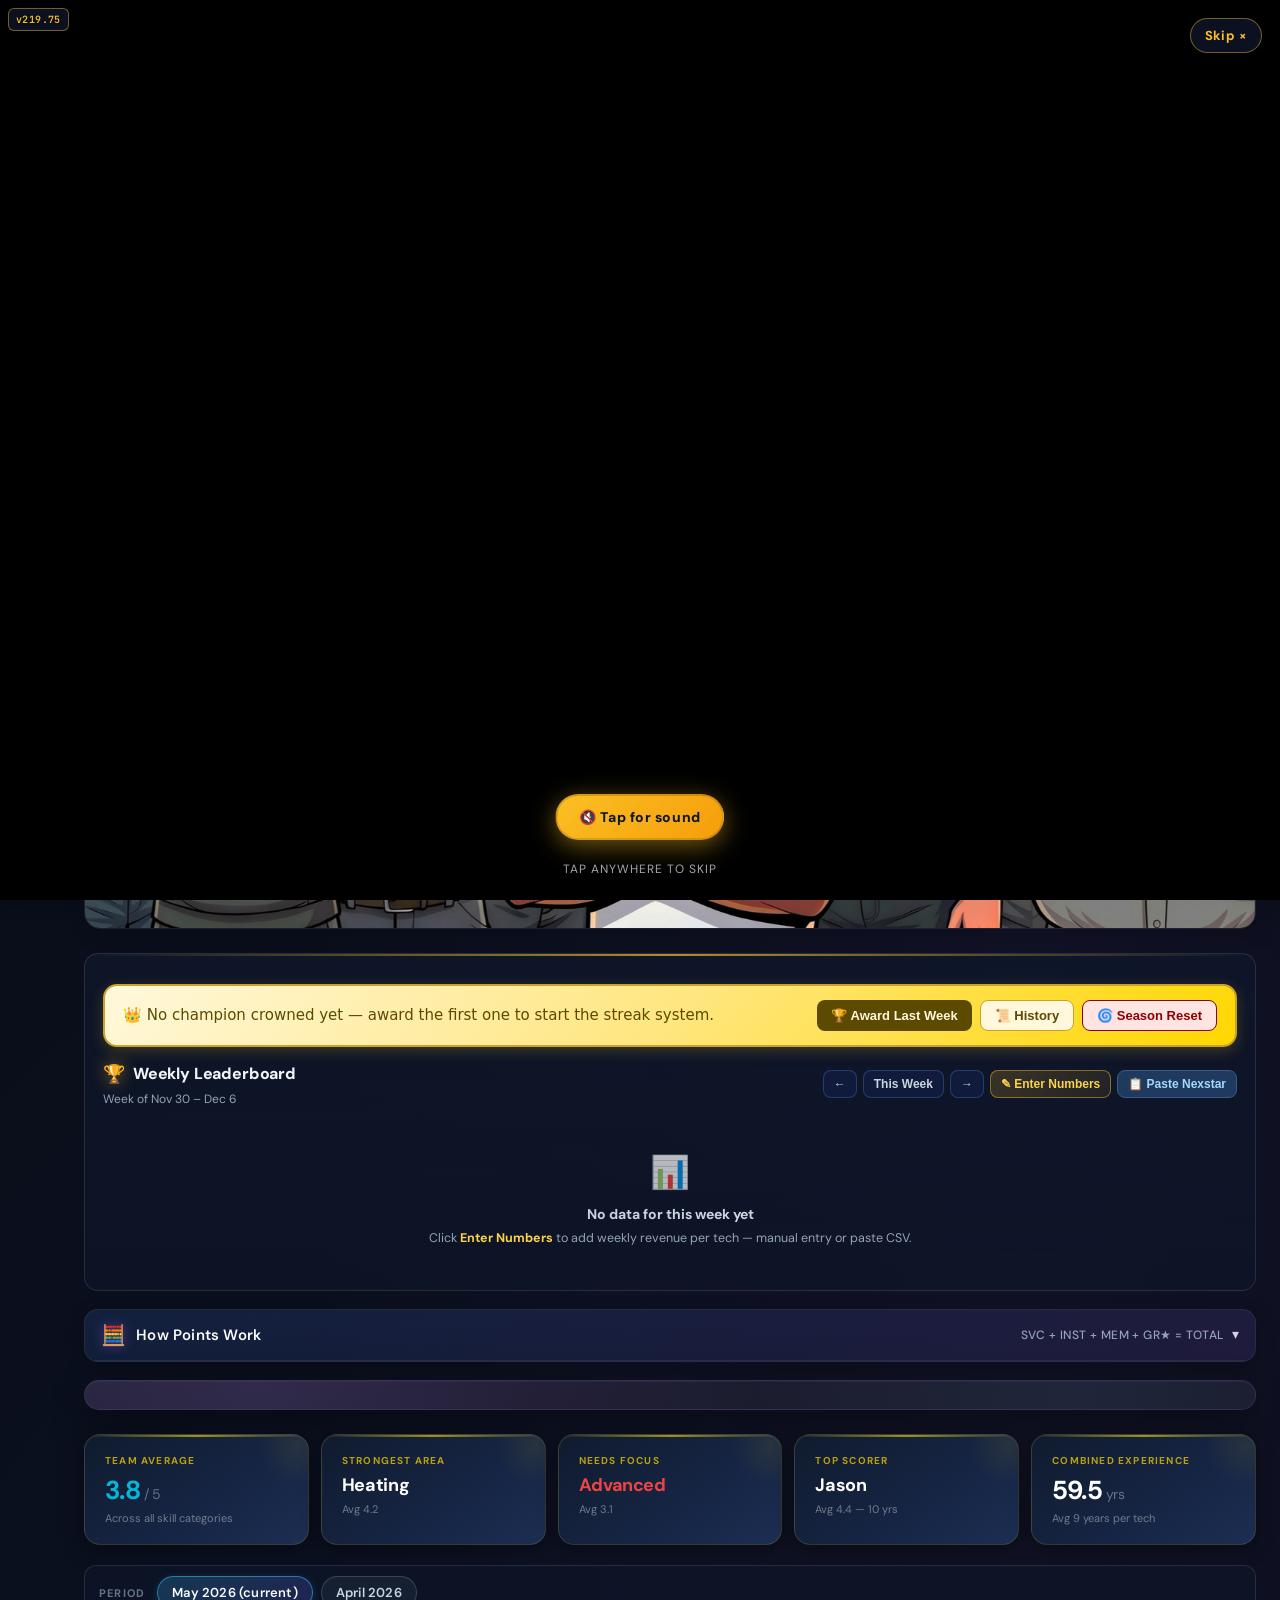
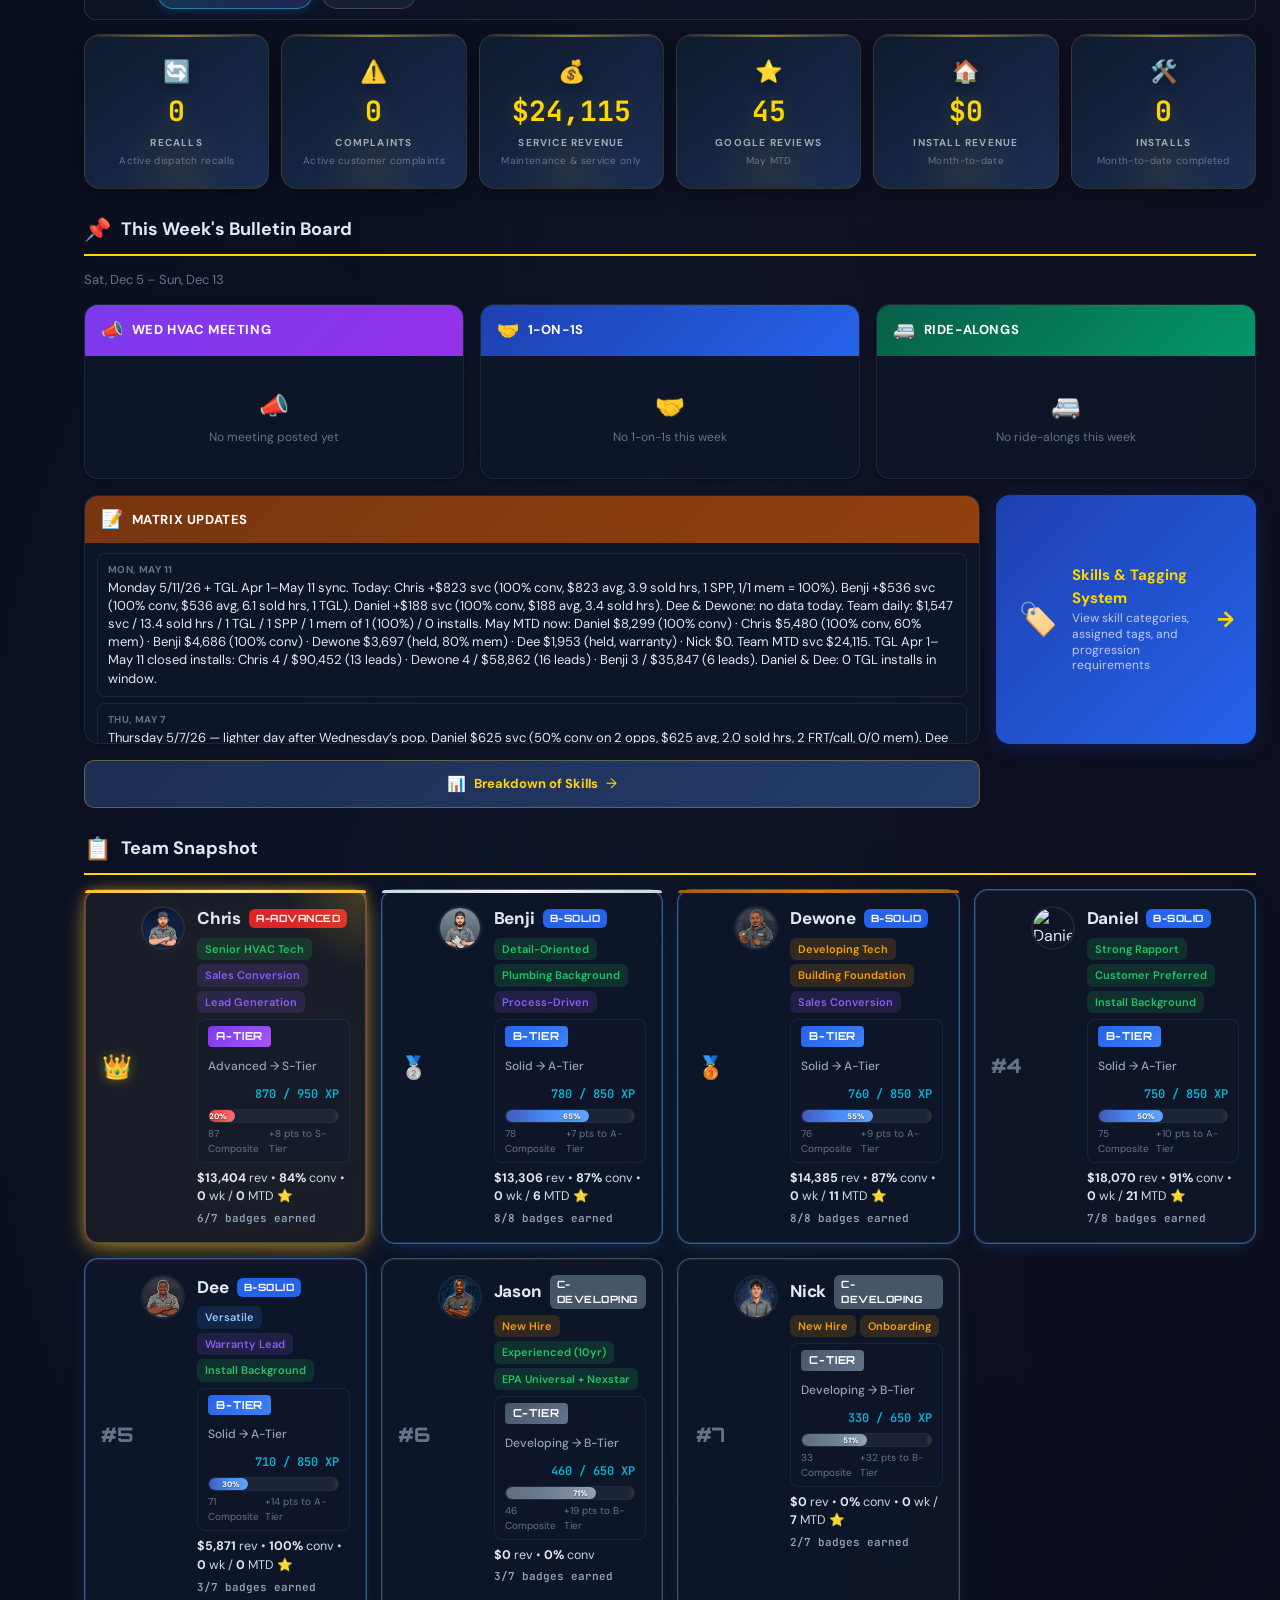
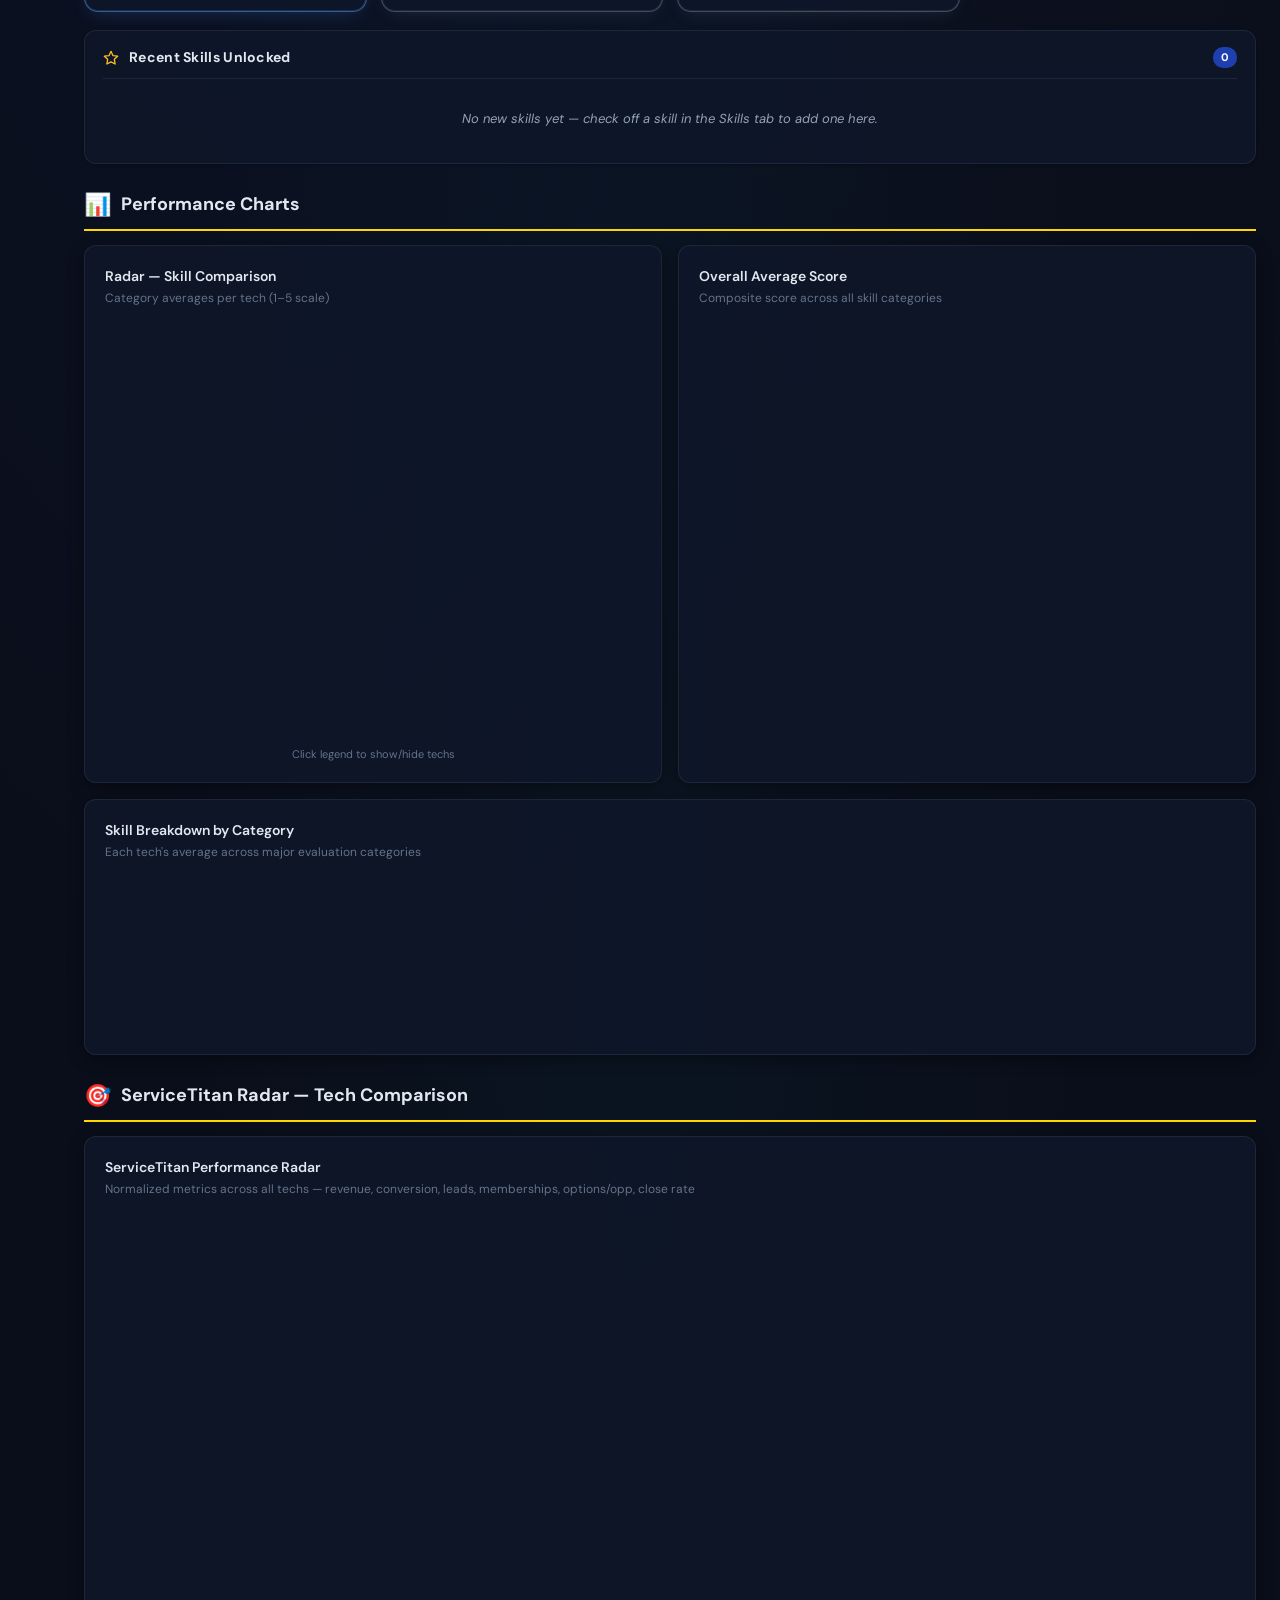
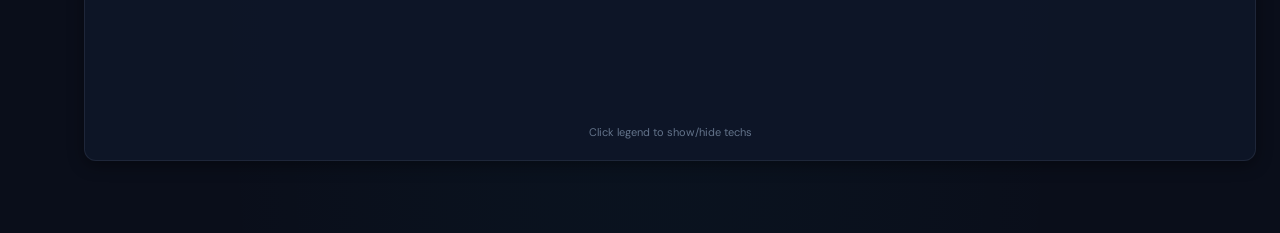
==== index.html @ d5fcc6ec "v219.83 — Bump app.js cache-buster to 20260810" ====
<!DOCTYPE html>
<html lang="en">
<head>
  <meta charset="UTF-8">
  <meta http-equiv="Cache-Control" content="no-cache, no-store, must-revalidate">
  <meta http-equiv="Pragma" content="no-cache">
  <meta http-equiv="Expires" content="0">
  <meta name="viewport" content="width=device-width, initial-scale=1.0">
  <title>Snappy Services — Tech Skills Matrix</title>
  <link rel="icon" type="image/png" sizes="32x32" href="favicon-32x32.png">
  <link rel="icon" type="image/png" sizes="16x16" href="favicon-16x16.png">
  <link rel="apple-touch-icon" sizes="180x180" href="apple-touch-icon.png">
  <link rel="manifest" href="manifest.json">
  <meta name="theme-color" content="#0f172a">
  <meta name="description" content="Snappy Services tech skills matrix, rookie cards, and team performance tracking.">
  <meta name="apple-mobile-web-app-capable" content="yes">
  <meta name="mobile-web-app-capable" content="yes">
  <meta name="apple-mobile-web-app-status-bar-style" content="black-translucent">
  <meta name="apple-mobile-web-app-title" content="Snappy">
  <link rel="preconnect" href="https://fonts.googleapis.com">
  <link rel="preconnect" href="https://fonts.gstatic.com" crossorigin>
  <link href="https://fonts.googleapis.com/css2?family=DM+Sans:ital,opsz,wght@0,9..40,300;0,9..40,400;0,9..40,500;0,9..40,600;0,9..40,700;1,9..40,400&family=JetBrains+Mono:wght@400;500&family=Orbitron:wght@400;500;600;700;800;900&display=swap" rel="stylesheet">
  <script src="https://cdn.jsdelivr.net/npm/chart.js@4.4.4/dist/chart.umd.min.js"></script>

  <link rel="stylesheet" href="styles.css?v=20260708v219.75-1783509851">

  <!-- v218.27: Auto cache-buster — force reload if version changed since last visit. -->
  <script>
    (function(){
      try {
        var APP_VERSION = 'v219.75';
        var KEY = 'snappy_app_version';
        var stored = localStorage.getItem(KEY);
        // v218.84: iPad blank-screen fix. The previous force-reload chain (caches.delete →
        // serviceWorker.unregister → location.replace) could hang on iOS Safari, leaving the
        // page blank. We now: (a) update the stored version IMMEDIATELY so any retry won't
        // re-enter the bust path, (b) defer the reload via setTimeout so the page can paint
        // first, and (c) bail entirely if a hard race is detected (busted flag already set
        // for THIS version, meaning we're in a loop — let the page just render with new files).
        if (stored && stored !== APP_VERSION) {
          var bustFlag = 'snappy_cache_busted_' + APP_VERSION;
          if (!sessionStorage.getItem(bustFlag)) {
            sessionStorage.setItem(bustFlag, '1');
            localStorage.setItem(KEY, APP_VERSION);
            // Fire-and-forget cleanup; don't block reload on async cleanup.
            setTimeout(function(){
              try {
                if ('caches' in window) {
                  caches.keys().then(function(names){
                    names.forEach(function(n){ try { caches.delete(n); } catch(_){} });
                  }).catch(function(){});
                }
                if ('serviceWorker' in navigator) {
                  navigator.serviceWorker.getRegistrations().then(function(regs){
                    regs.forEach(function(r){ try { r.unregister(); } catch(_){} });
                  }).catch(function(){});
                }
              } catch(_){}
              try { window.location.replace(window.location.pathname + '?_v=' + APP_VERSION + '&t=' + Date.now()); } catch(_){}
            }, 50);
          } else {
            // We've already busted this version in this session — write through and continue.
            localStorage.setItem(KEY, APP_VERSION);
          }
        } else {
          localStorage.setItem(KEY, APP_VERSION);
        }
        // v218.27: Auto-write the visible version badge + date badge from APP_VERSION on every load,
        // so future bumps only need a single edit (the APP_VERSION constant above).
        window.__SNAPPY_APP_VERSION__ = APP_VERSION;
        try {
          document.addEventListener('DOMContentLoaded', function(){
            try {
              var b = document.getElementById('appVersionBadge');
              if (b) b.textContent = APP_VERSION;
              var dateBadge = document.querySelector('.badge.badge-date');
              if (dateBadge) {
                var t = dateBadge.textContent || '';
                // Replace the trailing version token if present
                var m = t.match(/^(.*?\u00b7\s*)v[\d.]+$/);
                if (m) dateBadge.textContent = m[1] + APP_VERSION;
              }
            } catch(e) {}
          });
        } catch(e) {}
      } catch(e) { /* localStorage blocked — skip */ }
    })();
  </script>
</head>
<body>
  <!-- v193: Intro splash video (click anywhere to skip) — replaced with team movie 4/29/26 -->
  <div id="introSplash" class="intro-splash" role="dialog" aria-label="Snappy team intro">
    <video id="introSplashVideo" class="intro-splash-video" playsinline autoplay muted preload="auto">
      <source src="snappy_team_intro_v191.mp4" type="video/mp4">
    </video>
    <button type="button" id="introSkipBtn" class="intro-skip-btn" aria-label="Skip intro">Skip ×</button>
    <button type="button" id="introSoundBtn" class="intro-sound-btn" aria-label="Unmute">🔇 Tap for sound</button>
    <div class="intro-hint">Tap anywhere to skip</div>
  </div>

  <!-- Version Badge (top-left, always visible) -->
  <div id="appVersionBadge" class="app-version-badge" title="App version">v219.75</div>

  <!-- Background Grid Effect -->
  <div class="bg-grid-effect"></div>

  <!-- Storm Season FX (toggled by renderSeasonBanner when active) -->
  <div id="stormFxLayer" class="storm-fx-layer" style="display:none">
    <div class="storm-clouds">
      <div class="storm-cloud storm-cloud-1"></div>
      <div class="storm-cloud storm-cloud-2"></div>
      <div class="storm-cloud storm-cloud-3"></div>
    </div>
    <div class="storm-rain" id="stormRain"></div>
    <div class="storm-flash" id="stormFlash"></div>
    <svg class="storm-bolt-overlay" id="stormBoltOverlay" viewBox="0 0 1920 1080" preserveAspectRatio="none" aria-hidden="true">
      <defs>
        <filter id="storm-bolt-glow"><feGaussianBlur stdDeviation="4"/></filter>
      </defs>
    </svg>
  </div>

  <!-- Sidebar Toggle -->
  <button class="sidebar-toggle" id="sidebarToggle" onclick="toggleSidebar()" title="Toggle sidebar">
    <svg viewBox="0 0 24 24" fill="none" stroke="currentColor" stroke-width="2" width="20" height="20">
      <line x1="3" y1="6" x2="21" y2="6"/><line x1="3" y1="12" x2="21" y2="12"/><line x1="3" y1="18" x2="21" y2="18"/>
    </svg>
  </button>

  <div class="container">
    <!-- Header -->
    <div class="header" id="mainHeader">
      <div class="header-left">
        <div class="logo-mark">
          <img loading="lazy" decoding="async" src="snappy_logo.png" alt="Snappy Services">
        </div>
        <div>
          <h1>Snappy Services</h1>
          <div class="header-sub" id="headerSubtitle">Tech Skills Matrix</div>
        </div>
      </div>
      <div class="header-right">
        <span class="badge">6 Technicians</span>
        <span class="badge badge-date">Updated 7/8/2026 &middot; v219.75</span>
        <button class="share-matrix-btn" onclick="shareMatrix()" title="Share Matrix"><svg viewBox="0 0 24 24" width="16" height="16" fill="none" stroke="currentColor" stroke-width="2"><circle cx="18" cy="5" r="3"/><circle cx="6" cy="12" r="3"/><circle cx="18" cy="19" r="3"/><line x1="8.59" y1="13.51" x2="15.42" y2="17.49"/><line x1="15.41" y1="6.51" x2="8.59" y2="10.49"/></svg> Share</button>
        <button id="syncNowBtn" class="sync-now-btn mgr-only" onclick="manualSync()" title="Sync Now">&#x1f504;</button>
        <span id="syncStatusIndicator" class="sync-indicator sync-idle mgr-only" onclick="openSyncSetup()" title="Cloud Sync Settings">☁ Cloud</span>
        <div class="access-lock-wrap" style="position:relative">
          <span class="access-lock-btn" onclick="promptManagerPIN()" title="Manager Access">
            <svg id="lockIcon" viewBox="0 0 24 24" fill="none" stroke="currentColor" stroke-width="2"><rect x="3" y="11" width="18" height="11" rx="2" ry="2"/><path d="M7 11V7a5 5 0 0 1 10 0v4"/></svg>
          </span>
          <div id="viewSwitcherDropdown" class="view-switcher-dropdown" style="display:none"></div>
        </div>
      </div>
    </div>

    <!-- Season Banner (populated by renderSeasonBanner) -->
    <div id="seasonBanner" class="season-banner" style="display:none"></div>

    <!-- Navigation -->
    <nav class="nav-tabs" id="sidebarNav">
      <div class="sidebar-brand">
        <img loading="lazy" decoding="async" src="snappy_logo.png" alt="Snappy" class="sidebar-logo">
        <span class="nav-label sidebar-title">SNAPPY</span>
      </div>
      <button class="nav-tab active" data-view="overview" data-tip="Dashboard overview, KPIs, leaderboard & charts">
        <svg class="nav-icon" viewBox="0 0 24 24" fill="none" stroke="currentColor" stroke-width="2"><rect x="3" y="3" width="7" height="7" rx="1"/><rect x="14" y="3" width="7" height="7" rx="1"/><rect x="3" y="14" width="7" height="7" rx="1"/><rect x="14" y="14" width="7" height="7" rx="1"/></svg>
        <span class="nav-label">Overview</span>
        <span class="nav-tooltip">Overview<small>KPIs, leaderboard & charts</small></span>
      </button>
      <button class="nav-tab" data-view="aptitude-skills">
        <svg class="nav-icon" viewBox="0 0 24 24" fill="none" stroke="currentColor" stroke-width="2"><path d="M2 3h6a4 4 0 0 1 4 4v14a3 3 0 0 0-3-3H2z"/><path d="M22 3h-6a4 4 0 0 0-4 4v14a3 3 0 0 1 3-3h7z"/></svg>
        <span class="nav-label">Aptitude & Skills</span>
        <span class="nav-tooltip">Aptitude & Skills<small>Test results & skills matrix</small></span>
      </button>
      <button class="nav-tab" data-view="profiles">
        <svg class="nav-icon" viewBox="0 0 24 24" fill="none" stroke="currentColor" stroke-width="2"><path d="M20 21v-2a4 4 0 0 0-4-4H8a4 4 0 0 0-4 4v2"/><circle cx="12" cy="7" r="4"/></svg>
        <span class="nav-label">Tech Profiles</span>
        <span class="nav-tooltip">Tech Profiles<small>Individual stats & analysis</small></span>
      </button>
      <button class="nav-tab" data-view="rookie">
        <svg class="nav-icon" viewBox="0 0 24 24" fill="none" stroke="currentColor" stroke-width="2"><rect x="2" y="3" width="20" height="14" rx="2"/><path d="M12 17v4"/><path d="M8 21h8"/></svg>
        <span class="nav-label">Rookie Cards</span>
        <span class="nav-tooltip">Rookie Cards<small>Trading card-style stat cards</small></span>
      </button>
      <button class="nav-tab" data-view="progression">
        <svg class="nav-icon" viewBox="0 0 24 24" fill="none" stroke="currentColor" stroke-width="2"><polyline points="23 6 13.5 15.5 8.5 10.5 1 18"/><polyline points="17 6 23 6 23 12"/></svg>
        <span class="nav-label">Tier Progression</span>
        <span class="nav-tooltip">Tier Progression<small>XP, achievements & roadmap</small></span>
      </button>
      <button class="nav-tab" data-view="skills-tags">
        <svg class="nav-icon" viewBox="0 0 24 24" fill="none" stroke="currentColor" stroke-width="2"><path d="M20.59 13.41l-7.17 7.17a2 2 0 0 1-2.83 0L2 12V2h10l8.59 8.59a2 2 0 0 1 0 2.82z"/><line x1="7" y1="7" x2="7.01" y2="7"/></svg>
        <span class="nav-label">Skills Tags</span>
        <span class="nav-tooltip">Skills Tags<small>48-skill ServiceTitan system</small></span>
      </button>
      <button class="nav-tab mgr-only" data-view="manager">
        <svg class="nav-icon" viewBox="0 0 24 24" fill="none" stroke="currentColor" stroke-width="2"><path d="M12 20h9"/><path d="M16.5 3.5a2.121 2.121 0 0 1 3 3L7 19l-4 1 1-4L16.5 3.5z"/></svg>
        <span class="nav-label">Manager</span>
        <span class="nav-tooltip">Manager<small>Coaching & training hub</small></span>
      </button>
      <button class="nav-tab" data-view="dispatch">
        <svg class="nav-icon" viewBox="0 0 24 24" fill="none" stroke="currentColor" stroke-width="2"><rect x="1" y="3" width="15" height="13" rx="2"/><path d="M16 8h4l3 3v5a1 1 0 0 1-1 1h-1"/><circle cx="5.5" cy="18.5" r="2.5"/><circle cx="18.5" cy="18.5" r="2.5"/></svg>
        <span class="nav-label">Dispatch</span>
        <span class="nav-tooltip">Dispatch<small>Tags, recalls & complaints</small></span>
      </button>
      <!-- v218.24: My Leads tab — visible to all techs, each picks their name -->
      <button class="nav-tab" data-view="myleads">
        <svg class="nav-icon" viewBox="0 0 24 24" fill="none" stroke="currentColor" stroke-width="2"><path d="M16 21v-2a4 4 0 0 0-4-4H6a4 4 0 0 0-4 4v2"/><circle cx="9" cy="7" r="4"/><path d="M19 8v6"/><path d="M22 11h-6"/></svg>
        <span class="nav-label">My Leads</span>
        <span class="nav-tooltip">My Leads<small>Open & closed TGL credits</small></span>
      </button>
      <button class="nav-tab" data-view="scorecards">
        <svg class="nav-icon" viewBox="0 0 24 24" fill="none" stroke="currentColor" stroke-width="2"><path d="M14 2H6a2 2 0 0 0-2 2v16a2 2 0 0 0 2 2h12a2 2 0 0 0 2-2V8z"/><polyline points="14 2 14 8 20 8"/><line x1="16" y1="13" x2="8" y2="13"/><line x1="16" y1="17" x2="8" y2="17"/></svg>
        <span class="nav-label">ST Scorecards</span>
        <span class="nav-tooltip">ST Scorecards<small>ServiceTitan performance data</small></span>
      </button>
      <!-- v219.07/v219.31: Tech View — tab is always accessible. PIN gate moved
           to per-tech selection inside the picker (each tech enters their own PIN). -->
      <button class="nav-tab" data-view="techview" id="navTabTechView">
        <svg class="nav-icon" viewBox="0 0 24 24" fill="none" stroke="currentColor" stroke-width="2"><path d="M20 21v-2a4 4 0 0 0-4-4H8a4 4 0 0 0-4 4v2"/><circle cx="12" cy="7" r="4"/></svg>
        <span class="nav-label">Tech View</span>
        <span class="nav-tooltip">Tech View<small>Your personal weekly payout (PIN required)</small></span>
      </button>
      <button class="nav-tab mgr-only" data-view="sales">
        <svg class="nav-icon" viewBox="0 0 24 24" fill="none" stroke="currentColor" stroke-width="2"><path d="M12 2L2 7l10 5 10-5-10-5z"/><path d="M2 17l10 5 10-5"/><path d="M2 12l10 5 10-5"/></svg>
        <span class="nav-label">Sales Team</span>
        <span class="nav-tooltip">Sales Team<small>Maico, Brayden, Adam equipment scorecard</small></span>
      </button>
      <!-- v218.43: PIN-locked Payout tab (hidden until ipPromptPin() unlock) -->
      <button class="nav-tab mgr-only" data-view="installpay" id="navTabInstallPay" style="display:none" onclick="if(typeof ipIsUnlocked==='function' && !ipIsUnlocked()){event.preventDefault();event.stopPropagation();ipPromptPin();return false;}">
        <svg class="nav-icon" viewBox="0 0 24 24" fill="none" stroke="currentColor" stroke-width="2"><rect x="3" y="11" width="18" height="10" rx="2"/><path d="M7 11V7a5 5 0 0 1 10 0v4"/></svg>
        <span class="nav-label">Payout 🔒</span>
        <span class="nav-tooltip">Payout<small>Private payroll tracker (PIN-locked)</small></span>
      </button>
      <!-- v218.24: hidden lock trigger — always visible to mgr; click prompts PIN -->
      <button class="nav-tab mgr-only" id="navInstallPayLock" onclick="ipPromptPin()" title="Payout (private)">
        <svg class="nav-icon" viewBox="0 0 24 24" fill="none" stroke="currentColor" stroke-width="2"><rect x="3" y="11" width="18" height="10" rx="2"/><path d="M7 11V7a5 5 0 0 1 10 0v4"/></svg>
        <span class="nav-label">🔒</span>
        <span class="nav-tooltip">Payout<small>Click to unlock</small></span>
      </button>
    </nav>

    <!-- OVERVIEW TAB -->
    <div id="view-overview" class="view-section active">

      <!-- Team Banner (with seasonal toggle) -->
      <div id="teamPhotoCard" class="team-photo-card" data-mode="storm">
        <div class="team-photo-stack">
          <img loading="lazy" decoding="async" class="team-photo team-photo-original" src="snappy_team.jpg?v=20260507v218.24" alt="Snappy Services Team">
          <img loading="lazy" decoding="async" class="team-photo team-photo-storm" src="snappy_team_storm.jpg?v=20260507v218.24" alt="Snappy Services Team — Storm Season">
          <!-- Storm effects overlay (only visible in storm mode) -->
          <div class="team-storm-fx" aria-hidden="true">
            <canvas class="team-rain-canvas"></canvas>
            <div class="team-lightning-flash"></div>
            <div class="team-vignette"></div>
          </div>
        </div>
        <div class="team-photo-toggle" role="tablist" aria-label="Team photo mode">
          <button type="button" class="team-toggle-btn" data-mode="original" role="tab" aria-selected="false">
            <svg width="14" height="14" viewBox="0 0 24 24" fill="none" stroke="currentColor" stroke-width="2.2" stroke-linecap="round" stroke-linejoin="round"><circle cx="12" cy="12" r="4"/><path d="M12 2v2M12 20v2M4.93 4.93l1.41 1.41M17.66 17.66l1.41 1.41M2 12h2M20 12h2M4.93 19.07l1.41-1.41M17.66 6.34l1.41-1.41"/></svg>
            Original
          </button>
          <button type="button" class="team-toggle-btn active" data-mode="storm" role="tab" aria-selected="true">
            <svg width="14" height="14" viewBox="0 0 24 24" fill="none" stroke="currentColor" stroke-width="2.2" stroke-linecap="round" stroke-linejoin="round"><path d="M13 2L4 14h7l-1 8 9-12h-7z" fill="currentColor"/></svg>
            Storm
          </button>
        </div>
      </div>

      <!-- Weekly Leaderboard — auto-renders under team photo -->
      <div id="weeklyLeaderboard" class="wlb-card"></div>

      <!-- Points System Explainer — collapsible card under the leaderboard -->
      <details class="pts-explainer" id="ptsExplainer">
        <summary class="pts-summary">
          <span class="pts-summary-left">
            <span class="pts-summary-icon">🧮</span>
            <span class="pts-summary-title">How Points Work</span>
          </span>
          <span class="pts-summary-hint">SVC + INST + MEM + GR★ = Total<span class="pts-summary-chev">▾</span></span>
        </summary>
        <div class="pts-body">
          <div class="pts-intro">
            Each tech earns points across <b>four streams</b> every week. Add them together for the weekly total. The leader on the board is whoever stacks the most points across all four.
          </div>
          <div class="pts-grid">
            <!-- SERVICE -->
            <div class="pts-card svc">
              <div class="pts-card-head">
                <span class="pts-card-label">SVC</span>
                <span class="pts-card-name">Service Revenue</span>
              </div>
              <div class="pts-formula">5 pts per $1,000 booked</div>
              <div class="pts-examples">
                <div class="pts-ex"><span class="pts-ex-raw">$8,500</span><span class="pts-ex-arrow">→</span><span class="pts-ex-pts">42.5 pts</span></div>
                <div class="pts-ex"><span class="pts-ex-raw">$15,200</span><span class="pts-ex-arrow">→</span><span class="pts-ex-pts">76.0 pts</span></div>
              </div>
              <div class="pts-note">Lane caps at 20 pts — once you've banked $4k+ service rev, you've maxed this lane.</div>
            </div>

            <!-- INSTALLS -->
            <div class="pts-card inst">
              <div class="pts-card-head">
                <span class="pts-card-label">INST</span>
                <span class="pts-card-name">Installs Sold</span>
              </div>
              <div class="pts-formula">5 pts per install sold</div>
              <div class="pts-tiers">
                <div class="pts-tier"><span class="pts-tier-badge tier-S">S</span><span class="pts-tier-rule">4+ installs</span><span class="pts-tier-pts">20 pts</span></div>
                <div class="pts-tier"><span class="pts-tier-badge tier-A">A</span><span class="pts-tier-rule">3 installs</span><span class="pts-tier-pts">15 pts</span></div>
                <div class="pts-tier"><span class="pts-tier-badge tier-A">A</span><span class="pts-tier-rule">2 installs</span><span class="pts-tier-pts">10 pts</span></div>
                <div class="pts-tier"><span class="pts-tier-badge tier-B">B</span><span class="pts-tier-rule">1 install</span><span class="pts-tier-pts">5 pts</span></div>
                <div class="pts-tier"><span class="pts-tier-badge tier-0">0</span><span class="pts-tier-rule">none</span><span class="pts-tier-pts">0 pts</span></div>
              </div>
              <div class="pts-note">Linear — every install counts. Lane caps at 20 pts (4 installs).</div>
            </div>

            <!-- MEMBERSHIPS -->
            <div class="pts-card mem">
              <div class="pts-card-head">
                <span class="pts-card-label">MEM</span>
                <span class="pts-card-name">Membership Conversion</span>
              </div>
              <div class="pts-formula">Memberships sold ÷ opportunities</div>
              <div class="pts-tiers">
                <div class="pts-tier"><span class="pts-tier-badge tier-S">S</span><span class="pts-tier-rule">70%+</span><span class="pts-tier-pts">10 pts</span></div>
                <div class="pts-tier"><span class="pts-tier-badge tier-A">A</span><span class="pts-tier-rule">50–69%</span><span class="pts-tier-pts">7 pts</span></div>
                <div class="pts-tier"><span class="pts-tier-badge tier-B">B</span><span class="pts-tier-rule">30–49%</span><span class="pts-tier-pts">4 pts</span></div>
                <div class="pts-tier"><span class="pts-tier-badge tier-C">C</span><span class="pts-tier-rule">1–29%</span><span class="pts-tier-pts">1 pt</span></div>
              </div>
              <div class="pts-note">No opportunities = no points (no penalty).</div>
            </div>

            <!-- GOOGLE REVIEWS (v219.13) -->
            <div class="pts-card" style="border-color:#fb923c;background:linear-gradient(180deg,rgba(251,146,60,0.10),rgba(251,146,60,0.04));">
              <div class="pts-card-head">
                <span class="pts-card-label" style="background:#fb923c;color:#0b1426;">GR★</span>
                <span class="pts-card-name">Google Reviews</span>
              </div>
              <div class="pts-formula">5 pts per Google review</div>
              <div class="pts-examples">
                <div class="pts-ex"><span class="pts-ex-raw">1 review</span><span class="pts-ex-arrow">→</span><span class="pts-ex-pts">5 pts</span></div>
                <div class="pts-ex"><span class="pts-ex-raw">3 reviews</span><span class="pts-ex-arrow">→</span><span class="pts-ex-pts">15 pts</span></div>
                <div class="pts-ex"><span class="pts-ex-raw">5 reviews</span><span class="pts-ex-arrow">→</span><span class="pts-ex-pts">25 pts</span></div>
              </div>
              <div class="pts-note">Linear, <b>no cap</b> — every review counts, every week.</div>
            </div>
          </div>

          <!-- Worked example -->
          <div class="pts-example-box">
            <div class="pts-example-head">Worked Example</div>
            <div class="pts-example-line">A tech books <b>$3,000</b> in service, sells <b>2 installs</b>, converts <b>4 of 6</b> membership opps (67%), and earns <b>2 Google reviews</b>.</div>
            <div class="pts-example-math">
              <span class="pts-pill svc">SVC 15.0</span>
              <span class="pts-plus">+</span>
              <span class="pts-pill inst">INST 10 <span class="pts-pill-tier tier-A">A</span></span>
              <span class="pts-plus">+</span>
              <span class="pts-pill mem">MEM 7 <span class="pts-pill-tier tier-A">A</span></span>
              <span class="pts-plus">+</span>
              <span class="pts-pill" style="background:#fb923c;color:#0b1426;">GR★ 10</span>
              <span class="pts-equals">=</span>
              <span class="pts-pill total">42.0 pts</span>
            </div>
          </div>

          <div class="pts-tiebreak">
            <b>Tiebreaker:</b> If two techs tie on total points, the higher service revenue wins the rank.
          </div>

          <!-- v193: How leaderboard points translate to composite score -->
          <div class="pts-translate">
            <div class="pts-translate-head">
              <span class="pts-translate-icon">⚡</span>
              <span class="pts-translate-title">How points translate to your composite score</span>
            </div>
            <div class="pts-translate-sub">
              Your weekly leaderboard total adds a <b>pure bonus</b> to your composite score —
              it only helps, never hurts. The more pts you score this week, the bigger the boost.
            </div>
            <div class="pts-translate-grid">
              <div class="pts-tier-card pts-tier-sp">
                <div class="pts-tier-range">40+ pts</div>
                <div class="pts-tier-bonus">+12.0</div>
                <div class="pts-tier-label">S+ week</div>
              </div>
              <div class="pts-tier-card pts-tier-s">
                <div class="pts-tier-range">30–39 pts</div>
                <div class="pts-tier-bonus">+9.0</div>
                <div class="pts-tier-label">S week</div>
              </div>
              <div class="pts-tier-card pts-tier-a">
                <div class="pts-tier-range">20–29 pts</div>
                <div class="pts-tier-bonus">+6.0</div>
                <div class="pts-tier-label">A week</div>
              </div>
              <div class="pts-tier-card pts-tier-b">
                <div class="pts-tier-range">10–19 pts</div>
                <div class="pts-tier-bonus">+3.5</div>
                <div class="pts-tier-label">B week</div>
              </div>
              <div class="pts-tier-card pts-tier-act">
                <div class="pts-tier-range">1–9 pts</div>
                <div class="pts-tier-bonus">+1.5</div>
                <div class="pts-tier-label">Active</div>
              </div>
              <div class="pts-tier-card pts-tier-zero">
                <div class="pts-tier-range">0 pts</div>
                <div class="pts-tier-bonus">+0.0</div>
                <div class="pts-tier-label">No penalty</div>
              </div>
            </div>
            <div class="pts-translate-example">
              <b>Example — our 26-pt week from above:</b>
              <span class="pts-pill total">26.0 pts</span>
              <span class="pts-arrow">→</span>
              <span class="pts-tier-bonus-inline pts-tier-a">A week +6.0</span>
              <span class="pts-arrow">→</span>
              a tech sitting at 79 composite jumps to <b>85 (A-tier)</b> for the week.
            </div>
            <div class="pts-translate-foot">
              The pill next to each name on the leaderboard above shows the live bonus that
              tech is earning right now. Bonus refreshes as new daily numbers come in. If no
              data exists yet this week, we fall back to the highest of the last 4 prior weeks
              — still always additive.
            </div>
          </div>
        </div>
      </details>

      <!-- Season Badge Universe — collapsible -->
      <div id="seasonBadgeUniverse" class="sbu-card sbu-compact"></div>

      <!-- KPIs (skills-based) -->
      <div class="kpi-row" id="kpi-row"></div>

      <!-- TEAM KPI COUNTERS -->
      <div class="ov-kpi-grid" id="ov-kpi-grid"></div>

      <!-- WEEKLY BULLETIN BOARD -->
      <div class="ov-section">
        <div class="ov-section-header">
          <span class="ov-section-icon">📌</span>
          <span>This Week's Bulletin Board</span>
        </div>
        <div id="ov-bulletin-board"></div>
      </div>

      <!-- TEAM SNAPSHOT — Important Tech Info -->
      <div class="ov-section">
        <div class="ov-section-header">
          <span class="ov-section-icon">📋</span>
          <span>Team Snapshot</span>
        </div>
        <div class="ov-snapshot-grid" id="ov-snapshot-grid"></div>
        <div class="ov-skill-log" id="ov-skill-log"></div>
      </div>

      <!-- Charts -->
      <div class="ov-section">
        <div class="ov-section-header">
          <span class="ov-section-icon">📊</span>
          <span>Performance Charts</span>
        </div>
        <div class="charts-grid">
          <div class="chart-card">
            <div class="chart-title">Radar — Skill Comparison</div>
            <div class="chart-subtitle">Category averages per tech (1–5 scale)</div>
            <div class="chart-container-radar" id="radar3dContainer">
              <canvas id="radarCanvas"></canvas>
            </div>
            <div class="radar3d-hint">Click legend to show/hide techs</div>
          </div>
          <div class="chart-card">
            <div class="chart-title">Overall Average Score</div>
            <div class="chart-subtitle">Composite score across all skill categories</div>
            <div class="chart-container"><canvas id="barChart"></canvas></div>
          </div>
          <div class="chart-card chart-card-full">
            <div class="chart-title">Skill Breakdown by Category</div>
            <div class="chart-subtitle">Each tech's average across major evaluation categories</div>
            <div class="chart-container"><canvas id="groupedBarChart"></canvas></div>
          </div>
        </div>
      </div>

      <!-- ServiceTitan Radar Comparison -->
      <div class="ov-section">
        <div class="ov-section-header">
          <span class="ov-section-icon">🎯</span>
          <span>ServiceTitan Radar — Tech Comparison</span>
        </div>
        <div class="charts-grid">
          <div class="chart-card chart-card-full">
            <div class="chart-title">ServiceTitan Performance Radar</div>
            <div class="chart-subtitle">Normalized metrics across all techs — revenue, conversion, leads, memberships, options/opp, close rate</div>
            <div class="chart-container-st-radar">
              <canvas id="stRadarCanvas"></canvas>
            </div>
            <div class="radar3d-hint">Click legend to show/hide techs</div>
          </div>
        </div>
      </div>
    </div>

    <!-- APTITUDE & SKILLS TAB -->
    <div id="view-aptitude-skills" class="view-section">
      <!-- Sub-tabs -->
      <div class="nav-tabs" style="margin-bottom:20px" id="as-sub-tabs">
        <button class="nav-tab active" data-as="aptitude">Aptitude Tests</button>
        <button class="nav-tab" data-as="comparison">Aptitude vs Self-Eval</button>
        <button class="nav-tab" data-as="matrix">Full Skills Matrix</button>
      </div>

      <!-- APTITUDE TESTS SUB-TAB -->
      <div id="as-aptitude" class="as-section active">
        <div class="section">
          <div class="section-header">
            <div class="section-title">HVAC Aptitude Test Results</div>
          </div>
          <p style="font-size:13px; color:var(--text-secondary); margin-bottom:20px; max-width:720px;">
            Standardized HVAC knowledge assessment across 5 sections (10 pts each, 50 total). Aptitude scores carry the highest weight in the tier ranking formula.
          </p>
        </div>

        <!-- Aptitude Leaderboard -->
        <div id="aptLeaderboard" style="margin-bottom:28px"></div>

        <!-- Aptitude Section Breakdown Chart -->
        <div class="charts-grid" style="margin-bottom:28px">
          <div class="chart-card">
            <div class="chart-title">Section Scores by Tech</div>
            <div class="chart-subtitle">Actual aptitude test results per section (out of 10)</div>
            <div class="chart-container"><canvas id="aptSectionChart"></canvas></div>
          </div>
          <div class="chart-card">
            <div class="chart-title">Overall Aptitude Ranking</div>
            <div class="chart-subtitle">Total score out of 50 — sorted highest to lowest</div>
            <div class="chart-container"><canvas id="aptTotalChart"></canvas></div>
          </div>
        </div>

        <!-- Section Detail Grid -->
        <div id="aptSectionGrid"></div>
      </div>

      <!-- COMPARISON SUB-TAB -->
      <div id="as-comparison" class="as-section">
        <div class="section">
          <div class="section-header">
            <div class="section-title">Aptitude Test vs Self-Evaluation</div>
          </div>
          <p style="font-size:13px; color:var(--text-secondary); margin-bottom:20px; max-width:720px;">
            Compares actual aptitude test scores (objective) against manager self-evaluation estimates (subjective). Large gaps may indicate over- or under-estimation of skill level.
          </p>
        </div>
        <div id="comparisonGrid" style="margin-bottom:28px"></div>
        <div class="chart-card" style="margin-bottom:28px">
          <div class="chart-title">Aptitude vs Estimated — All Techs</div>
          <div class="chart-container"><canvas id="aptVsEstChart"></canvas></div>
        </div>
      </div>

      <!-- FULL MATRIX SUB-TAB -->
      <div id="as-matrix" class="as-section">
        <div class="section">
          <div class="section-header">
            <div class="section-title">Full Skills Matrix</div>
          </div>
          <p style="font-size:13px; color:var(--text-secondary); margin-bottom:20px; max-width:720px;">
            Detailed self-evaluation scores across all skill categories (1-5 scale). These scores feed into the Skills component of the tier formula as a secondary knowledge gauge.
          </p>
        </div>
        <div class="matrix-wrap">
          <table class="matrix-table" id="matrixTable"></table>
        </div>
      </div>
    </div>

    <!-- PROFILES TAB -->
    <div id="view-profiles" class="view-section">
      <div class="tech-detail-grid" id="profileGrid"></div>
    </div>

    <!-- ROOKIE CARDS TAB -->
    <div id="view-rookie" class="view-section">
      <div class="section">
        <div class="section-header">
          <div class="section-title">Rookie Trading Cards</div>
        </div>
        <!-- Sub-nav: Cards / Seasons -->
        <div class="rookie-subnav" role="tablist" aria-label="Rookie card section">
          <button type="button" class="rookie-subnav-btn active" data-subview="cards" role="tab" aria-selected="true">
            <svg width="14" height="14" viewBox="0 0 24 24" fill="none" stroke="currentColor" stroke-width="2.2" stroke-linecap="round" stroke-linejoin="round"><rect x="3" y="5" width="14" height="18" rx="2"/><rect x="7" y="1" width="14" height="18" rx="2"/></svg>
            Cards
          </button>
          <button type="button" class="rookie-subnav-btn" data-subview="seasons" role="tab" aria-selected="false">
            <svg width="14" height="14" viewBox="0 0 24 24" fill="none" stroke="currentColor" stroke-width="2.2" stroke-linecap="round" stroke-linejoin="round"><path d="M12 2v4M12 18v4M4.93 4.93l2.83 2.83M16.24 16.24l2.83 2.83M2 12h4M18 12h4M4.93 19.07l2.83-2.83M16.24 7.76l2.83-2.83"/></svg>
            Seasons
          </button>
        </div>
      </div>

      <!-- Sub-section: Cards (default) -->
      <div class="rookie-sub-section active" data-subview="cards">
        <p style="font-size:13px; color:var(--text-secondary); margin-bottom:20px; max-width:720px;">
          Collectible-style trading cards for each technician. Tier ranking, key stats, and composite score at a glance.
        </p>
        <div class="rookie-grid" id="rookieGrid"></div>
      </div>

      <!-- Sub-section: Seasons -->
      <div class="rookie-sub-section" data-subview="seasons">
        <div id="seasonHeroCard"></div>
        <div id="compositeExplainer"></div>
        <div class="section" style="margin-top:28px;">
          <div class="section-header"><div class="section-title">Season-Themed Rookie Cards</div></div>
          <p style="font-size:13px; color:var(--text-secondary); margin-bottom:16px; max-width:720px;">
            Full themed re-skin of every tech's rookie card with the active season's weather, border, and accent. Tap a card to pop up a larger view and flip to see the back.
          </p>
        </div>
        <div id="seasonSelector" class="season-selector"></div>
        <div class="rookie-grid rookie-grid-seasonal" id="rookieGridSeasonal"></div>
        <div class="section" style="margin-top:28px;">
          <div class="section-header"><div class="section-title">Earned Badges Gallery</div></div>
          <p style="font-size:13px; color:var(--text-secondary); margin-bottom:16px; max-width:720px;">
            Every badge each tech has claimed from completed seasons. Awarded automatically at season end based on finishing tier.
          </p>
        </div>
        <div id="earnedBadgesGallery"></div>
      </div>
    </div>

    <!-- TIER PROGRESSION TAB -->
    <div id="view-progression" class="view-section">
      <div class="section">
        <div class="section-header">
          <div class="section-title">Tier Progression Roadmap</div>
        </div>
        <p style="font-size:13px; color:var(--text-secondary); margin-bottom:20px; max-width:720px;">
          What each technician needs to improve to reach the next tier. Composite thresholds: <strong>B-Tier</strong> = 78 | <strong>A-Tier</strong> = 85 | <strong>S-Tier</strong> = 92
        </p>
      </div>
      <div id="progressionGrid"></div>
    </div>

    <!-- SKILLS TAGS TAB -->
    <div id="view-skills-tags" class="view-section">
      <div class="section">
        <div class="section-header" style="display:flex; align-items:center; justify-content:space-between; flex-wrap:wrap; gap:10px;">
          <div class="section-title">Skills Tags — 48-Skill ServiceTitan System</div>
          <button class="doc-open-btn" onclick="openSkillsDoc()">
            <svg viewBox="0 0 24 24" fill="none" stroke="currentColor" stroke-width="2"><path d="M14 2H6a2 2 0 0 0-2 2v16a2 2 0 0 0 2 2h12a2 2 0 0 0 2-2V8z"/><polyline points="14 2 14 8 20 8"/><line x1="16" y1="13" x2="8" y2="13"/><line x1="16" y1="17" x2="8" y2="17"/><polyline points="10 9 9 9 8 9"/></svg>
            ServiceTitan Skills & Tags System
          </button>
        </div>
        <p style="font-size:13px; color:var(--text-secondary); margin-bottom:18px; max-width:720px;">
          The full 48-skill tagging system across 8 categories. Track per-tech assignments, NexTech Academy alignment, and tier progression requirements.
        </p>
      </div>

      <!-- KPI Row -->
      <div class="kpi-row" id="sk-kpi-row"></div>

      <!-- Sub-tabs -->
      <div class="nav-tabs" style="margin-bottom:20px" id="sk-sub-tabs">
        <button class="nav-tab active" data-sk="matrix">Overview Matrix</button>
        <button class="nav-tab" data-sk="category">By Category</button>
        <button class="nav-tab" data-sk="technician">By Technician</button>
        <button class="nav-tab" data-sk="nextech">NexTech Alignment</button>
        <button class="nav-tab" data-sk="progression">Progression Requirements</button>
      </div>

      <!-- Overview Matrix sub-tab -->
      <div id="sk-matrix" class="sk-section active">
        <div class="sk-edit-banner" id="skEditBanner">
          <svg viewBox="0 0 24 24" fill="none" stroke="currentColor" stroke-width="2"><path d="M11 4H4a2 2 0 0 0-2 2v14a2 2 0 0 0 2 2h14a2 2 0 0 0 2-2v-7"/><path d="M18.5 2.5a2.121 2.121 0 0 1 3 3L12 15l-4 1 1-4 9.5-9.5z"/></svg>
          <span>Click any cell to toggle skill assignments — changes auto-save</span>
          <span class="sk-save-indicator" id="skSaveIndicator">✓ Saved</span>
          <button class="sk-reset-btn" onclick="resetSkillEdits()">Reset to Defaults</button>
        </div>
        <div class="skills-matrix-wrap">
          <table class="skills-matrix" id="skMatrixTable"></table>
        </div>
      </div>

      <!-- By Category sub-tab -->
      <div id="sk-category" class="sk-section">
        <div id="skCategoryCards"></div>
      </div>

      <!-- By Technician sub-tab -->
      <div id="sk-technician" class="sk-section">
        <div class="sk-tech-grid" id="skTechCards"></div>
      </div>

      <!-- NexTech Alignment sub-tab -->
      <div id="sk-nextech" class="sk-section">
        <div class="sk-nextech-grid" id="skNextechCards"></div>
        <div class="section-title" style="margin-top:32px;margin-bottom:16px;font-size:14px;">Per-Tech NexTech Readiness</div>
        <div class="sk-nextech-breakdown-subtitle" style="font-size:12px;color:var(--text-muted);margin-bottom:16px;">Click a technician to expand their NexTech level breakdown. Shows skills earned, skills needed, and completion percentage per level.</div>
        <div id="skNextechBreakdown"></div>
      </div>

      <!-- Progression Requirements sub-tab -->
      <div id="sk-progression" class="sk-section">
        <div style="display:grid; grid-template-columns:1fr 1fr; gap:24px;" id="skProgressionWrap">
          <div>
            <div class="section-title" style="margin-bottom:16px; font-size:14px;">Skill Level Ladder</div>
            <div class="sk-ladder" id="skLadder"></div>
          </div>
          <div>
            <div class="section-title" style="margin-bottom:16px; font-size:14px;">Tier Crossing Requirements</div>
            <div id="skCrossings"></div>
          </div>
        </div>
      </div>
    </div>

    <!-- MANAGER TAB -->
    <div id="view-manager" class="view-section">
      <div class="section">
        <div style="display:flex;align-items:center;gap:20px;margin-bottom:16px;flex-wrap:wrap">
          <div style="position:relative;flex-shrink:0">
            <img loading="lazy" decoding="async" src="maico_avatar.png" alt="Mark Sanders" style="width:72px;height:72px;border-radius:50%;object-fit:cover;border:3px solid transparent;background:linear-gradient(135deg,#FFD700,#FF6B6B,#8B5CF6,#4D96FF) border-box;box-shadow:0 0 16px rgba(255,215,0,0.3);">
            <span style="position:absolute;bottom:-2px;right:-2px;background:linear-gradient(135deg,#FFD700,#FF6B6B,#8B5CF6);color:#fff;font-size:9px;font-weight:800;padding:2px 7px;border-radius:8px;letter-spacing:0.5px;box-shadow:0 1px 4px rgba(0,0,0,0.2);">S-TIER</span>
          </div>
          <div style="flex:1;min-width:200px">
            <div style="font-size:22px;font-weight:800;color:var(--text-primary);line-height:1.2">Mark Sanders</div>
            <div style="font-size:13px;color:var(--text-secondary);margin-top:2px">Service Manager — Coaching & Training Command Center</div>
          </div>
        </div>
        <p style="font-size:13px; color:var(--text-secondary); margin-bottom:18px; max-width:760px;">
          Plan and track weekly 1-on-1s, ride-alongs, Tuesday training prep, and Wednesday team meetings.
          Target: 2 coaching touches per tech per week. Training topics are auto-suggested from skill gaps
          and ServiceTitan performance data.
        </p>
      </div>

      <!-- Weekly compliance bar -->
      <div class="mgr-compliance" id="mgrCompliance"></div>

      <!-- KPI Row -->
      <div class="mgr-kpi-row" id="mgrKpiRow"></div>

      <!-- Sub-tabs -->
      <div class="nav-tabs" id="mgr-sub-tabs" style="margin-bottom:20px">
        <button class="nav-tab active" data-mgr="today">Today</button>
        <button class="nav-tab" data-mgr="calendar">Coaching Calendar</button>
        <button class="nav-tab" data-mgr="log">Session Log</button>
        <button class="nav-tab" data-mgr="training">Training Planner</button>
        <button class="nav-tab" data-mgr="techfiles">Tech Files</button>
        <button class="nav-tab" data-mgr="forms">Forms (PDF)</button>
        <button class="nav-tab" data-mgr="profiles">Profiles</button>
        <!-- v218.43: Payout sub-tab (PIN-locked) -->
        <button class="nav-tab" data-mgr="installpay" onclick="if(typeof ipIsUnlocked==='function' && !ipIsUnlocked()){event.preventDefault();event.stopPropagation();ipPromptPin();return false;}">Payout 🔒</button>
      </div>

      <!-- Today Section -->
      <div id="mgr-today" class="mgr-section active"></div>

      <!-- Calendar Section -->
      <div id="mgr-calendar" class="mgr-section">
        <div class="mgr-cal-header">
          <div class="mgr-cal-nav">
            <button class="mgr-cal-btn" id="mgrCalPrev" title="Previous month">&#8249;</button>
            <button class="mgr-cal-btn" id="mgrCalNext" title="Next month">&#8250;</button>
            <button class="mgr-cal-today-btn" id="mgrCalToday">Today</button>
          </div>
          <div class="mgr-cal-title" id="mgrCalTitle">April 2026</div>
          <div style="width:120px;"></div>
        </div>

        <div class="mgr-cal-grid" id="mgrCalGrid"></div>

        <div class="mgr-cal-legend">
          <div class="mgr-cal-legend-item"><span class="mgr-cal-dot green"></span>1-on-1 completed</div>
          <div class="mgr-cal-legend-item"><span class="mgr-cal-dot hollow green"></span>1-on-1 planned</div>
          <div class="mgr-cal-legend-item"><span class="mgr-cal-dot blue"></span>Ride-along completed</div>
          <div class="mgr-cal-legend-item"><span class="mgr-cal-dot hollow blue"></span>Ride-along planned</div>
          <div class="mgr-cal-legend-item"><span class="mgr-cal-dot teal"></span>Nexstar Zoom (biweekly)</div>
          <div class="mgr-cal-legend-item"><span class="mgr-cal-dot purple"></span>Monday planning & review</div>
          <div class="mgr-cal-legend-item"><span class="mgr-cal-dot orange"></span>Tuesday training prep</div>
          <div class="mgr-cal-legend-item"><span class="mgr-cal-dot gold"></span>Wednesday meeting</div>
        </div>

        <!-- Bulletin Board -->
        <div id="mgrBulletinBoard" class="mgr-bb"></div>
      </div>

      <!-- Session Log Section -->
      <div id="mgr-log" class="mgr-section">
        <button class="mgr-back-btn" onclick="mgrSwitchSubTab('calendar')">
          <svg viewBox="0 0 24 24" fill="none" stroke="currentColor" stroke-width="2.5"><path d="M19 12H5"/><path d="M12 19l-7-7 7-7"/></svg>
          Back to Calendar
        </button>
        <div class="mgr-log-filters">
          <select class="mgr-select" id="mgrLogTech">
            <option value="">All Techs</option>
          </select>
          <select class="mgr-select" id="mgrLogType">
            <option value="">All Types</option>
            <option value="one-on-one">1-on-1</option>
            <option value="ride-along">Ride-Along</option>
          </select>
          <select class="mgr-select" id="mgrLogStatus">
            <option value="">All Statuses</option>
            <option value="completed">Completed</option>
            <option value="planned">Planned</option>
          </select>
          <button class="mgr-btn secondary sm" id="mgrLogClear">Clear filters</button>
        </div>
        <div id="mgrLogTableWrap"></div>
      </div>

      <!-- Tech Files Section -->
      <div id="mgr-techfiles" class="mgr-section">
        <button class="mgr-back-btn" onclick="mgrSwitchSubTab('calendar')">
          <svg viewBox="0 0 24 24" fill="none" stroke="currentColor" stroke-width="2.5"><path d="M19 12H5"/><path d="M12 19l-7-7 7-7"/></svg>
          Back to Calendar
        </button>
        <div class="tf-layout">
          <div class="tf-sidebar" id="tfSidebar"></div>
          <div class="tf-main" id="tfMain"></div>
        </div>
      </div>

      <!-- Forms (PDF) Section -->
      <div id="mgr-forms" class="mgr-section">
        <button class="mgr-back-btn" onclick="mgrSwitchSubTab('calendar')">
          <svg viewBox="0 0 24 24" fill="none" stroke="currentColor" stroke-width="2.5"><path d="M19 12H5"/><path d="M12 19l-7-7 7-7"/></svg>
          Back to Calendar
        </button>
        <div class="mgr-forms-header">
          <h3 style="margin:0 0 4px 0; font-size:18px; color:var(--text-primary);">Printable Forms</h3>
          <p style="margin:0; font-size:13px; color:var(--text-secondary);">Download and print coaching forms for field use.</p>
        </div>
        <div class="mgr-forms-grid">
          <div class="mgr-form-card" onclick="openEmbeddedPDF('snappy_one_on_one_form.pdf')">
            <div class="mgr-form-card-icon">&#128203;</div>
            <div class="mgr-form-card-content">
              <div class="mgr-form-card-title">1-on-1 Coaching Form</div>
              <div class="mgr-form-card-desc">Housekeeping review, focus areas, dispatch, customer complaints, callbacks, invoices, recommendations/options, wants &amp; needs, matrix suggestions</div>
              <div class="mgr-form-card-action">Open PDF &rarr;</div>
            </div>
          </div>
          <div class="mgr-form-card" onclick="openEmbeddedPDF('snappy_ride_along_form.pdf')">
            <div class="mgr-form-card-icon">&#128663;</div>
            <div class="mgr-form-card-content">
              <div class="mgr-form-card-title">Ride-Along Form</div>
              <div class="mgr-form-card-desc">Observe mode evaluation, debrief notes, what could be better, WIN scenarios from both manager and tech perspectives</div>
              <div class="mgr-form-card-action">Open PDF &rarr;</div>
            </div>
          </div>
          <div class="mgr-form-card" onclick="openEmbeddedPDF('snappy_self_eval_form.pdf')">
            <div class="mgr-form-card-icon">&#128221;</div>
            <div class="mgr-form-card-content">
              <div class="mgr-form-card-title">Self-Evaluation Form</div>
              <div class="mgr-form-card-desc">7 sections (A-G): Electrical &amp; Diagnostics, Heating, Cooling, Airflow &amp; Performance, Install &amp; Mechanical, Customer Communication &amp; Sales, Advanced Systems — plus self-awareness and growth plan</div>
              <div class="mgr-form-card-action">Open PDF &rarr;</div>
            </div>
          </div>
          <div class="mgr-form-card" onclick="openEmbeddedPDF('snappy_aptitude_test.pdf')">
            <div class="mgr-form-card-icon">&#128218;</div>
            <div class="mgr-form-card-content">
              <div class="mgr-form-card-title">HVAC Aptitude Test</div>
              <div class="mgr-form-card-desc">100-point test + 25 bonus across 5 sections: Electrical, Airflow, Refrigerant, Zoning, and Mark Questions (scenario-based). 10 multiple-choice per section, beginner to advanced</div>
              <div class="mgr-form-card-action">Open PDF &rarr;</div>
            </div>
          </div>
        </div>
      </div>

      <!-- Upload Modal -->
      <div class="doc-modal-overlay" id="tfOverlay" onclick="tfCloseUpload()"></div>
      <div class="tf-upload-modal" id="tfUploadModal">
        <h3 id="tfModalTitle">Upload File</h3>
        <label>Category</label>
        <select id="tfType">
          <option value="recall">Recall</option>
          <option value="invoice">Invoice</option>
          <option value="summary">Summary</option>
          <option value="callback">Callback</option>
          <option value="complaint">Customer Complaint</option>
          <option value="photo">Photo / Screenshot</option>
          <option value="note">Note / Memo</option>
          <option value="scorecard">Score Breakdown</option>
          <option value="other">Other</option>
        </select>
        <label>Title</label>
        <input type="text" id="tfTitle" placeholder="e.g., Carrier furnace recall notice">
        <label>Notes (optional)</label>
        <textarea id="tfNotes" placeholder="Context for this file — what to discuss in 1-on-1..."></textarea>
        <div class="tf-dropzone" id="tfDropzone">
          <svg viewBox="0 0 24 24" fill="none" stroke="currentColor" stroke-width="1.5"><path d="M21 15v4a2 2 0 0 1-2 2H5a2 2 0 0 1-2-2v-4"/><polyline points="17 8 12 3 7 8"/><line x1="12" y1="3" x2="12" y2="15"/></svg>
          <div>Drop files here or click to browse</div>
          <div style="font-size:10px;margin-top:4px;opacity:0.7">PDF, images, text — max 4 MB each · select multiple</div>
        </div>
        <input type="file" id="tfFileInput" style="display:none" accept=".pdf,.png,.jpg,.jpeg,.gif,.webp,.txt,.doc,.docx,.csv" multiple>
        <div class="tf-modal-actions">
          <button class="tf-cancel-btn" onclick="tfCloseUpload()">Cancel</button>
          <button class="tf-save-btn" onclick="tfSaveFile()">Save</button>
        </div>
      </div>

      <!-- Training Planner Section -->
      <div id="mgr-training" class="mgr-section">
        <button class="mgr-back-btn" onclick="mgrSwitchSubTab('calendar')">
          <svg viewBox="0 0 24 24" fill="none" stroke="currentColor" stroke-width="2.5"><path d="M19 12H5"/><path d="M12 19l-7-7 7-7"/></svg>
          Back to Calendar
        </button>
        <div class="mgr-training-grid">
          <div class="mgr-training-card">
            <h3>Suggested Focus This Week</h3>
            <div id="mgrSuggestBlock"></div>
          </div>

          <div class="mgr-training-card">
            <h3>Build This Week's Training</h3>
            <div id="mgrTrainingBuilder"></div>
          </div>
        </div>

        <div class="mgr-training-card" style="margin-top:18px;">
          <h3>Past Trainings</h3>
          <div id="mgrPastTrainings" class="mgr-past-list"></div>
        </div>

        <div class="mgr-training-card" style="margin-top:18px;">
          <div style="display:flex;align-items:center;justify-content:space-between;gap:12px;flex-wrap:wrap;margin-bottom:10px;">
            <div>
              <h3 style="margin:0;">Training Library</h3>
              <div style="font-size:11px;color:var(--text-muted);margin-top:2px;">Saved trainings · view, download, delete, add to calendar or bulletin board.</div>
            </div>
            <button type="button" class="mgr-btn gold sm" onclick="mgrLibraryOpenAddModal()">+ Add Training</button>
          </div>
          <div id="mgrTrainingLibrary"></div>
        </div>
      </div>

      <!-- Profiles Section -->
      <div id="mgr-profiles" class="mgr-section">
        <div style="display:flex;align-items:center;justify-content:space-between;gap:12px;flex-wrap:wrap;margin-bottom:18px;">
          <div>
            <h2 style="margin:0;font-size:22px;color:var(--text);">Team Profiles</h2>
            <div style="font-size:12px;color:var(--text-muted);margin-top:4px;">Tap any profile to view and edit all matrix data tied to that person. Edits auto-sync across devices.</div>
          </div>
        </div>
        <div id="mgrProfilesGrid" class="mgr-profiles-grid"></div>
      </div>

      <!-- v218.43: Payout (private — mgr-only, PIN-locked) -->
      <div id="mgr-installpay" class="mgr-section">
        <div id="installpay-content-mgr"></div>
      </div>
    </div>

    <!-- Profile Modal -->
    <div class="profile-modal-overlay" id="profileModalOverlay" onclick="mgrCloseProfileModal()"></div>
    <div class="profile-modal" id="profileModal" role="dialog" aria-hidden="true">
      <div class="profile-modal-header">
        <div class="profile-modal-title-wrap">
          <div class="profile-modal-avatar" id="profileModalAvatar"></div>
          <div>
            <div class="profile-modal-title" id="profileModalTitle">Tech</div>
            <div class="profile-modal-subtitle" id="profileModalSubtitle"></div>
          </div>
        </div>
        <button class="profile-modal-close" onclick="mgrCloseProfileModal()" aria-label="Close">&times;</button>
      </div>
      <div class="profile-modal-body" id="profileModalBody"></div>
    </div>

    <!-- Manager side panel (shared overlay/panel) -->
    <div class="mgr-overlay" id="mgrOverlay"></div>
    <aside class="mgr-panel" id="mgrPanel" aria-hidden="true">
      <div class="mgr-panel-header">
        <div>
          <div class="mgr-panel-title" id="mgrPanelTitle">Day</div>
          <div class="mgr-panel-sub" id="mgrPanelSub"></div>
        </div>
        <button class="mgr-panel-close" id="mgrPanelClose" aria-label="Close">&times;</button>
      </div>
      <div class="mgr-panel-body" id="mgrPanelBody"></div>
    </aside>


    <!-- Skills System Document Modal -->
    <div class="doc-modal-overlay" id="docOverlay" onclick="closeSkillsDoc()"></div>
    <div class="doc-modal" id="docModal">
      <div class="doc-modal-header">
        <div class="doc-modal-header-left">
          <div class="doc-modal-title">
            <svg viewBox="0 0 24 24" fill="none" stroke="currentColor" stroke-width="2"><path d="M14 2H6a2 2 0 0 0-2 2v16a2 2 0 0 0 2 2h12a2 2 0 0 0 2-2V8z"/><polyline points="14 2 14 8 20 8"/><line x1="16" y1="13" x2="8" y2="13"/><line x1="16" y1="17" x2="8" y2="17"/><polyline points="10 9 9 9 8 9"/></svg>
            ServiceTitan Skills &amp; Tags System
          </div>
          <div class="doc-modal-subtitle">Snappy Services — HVAC | Marietta, GA &nbsp;·&nbsp; 52 Skills &nbsp;·&nbsp; 8 Categories &nbsp;·&nbsp; NexTech Academy Aligned</div>
        </div>
        <button class="doc-modal-close" onclick="closeSkillsDoc()">&times;</button>
      </div>
      <div class="doc-modal-nav" id="docNav">
  <button class="doc-nav-btn active" onclick="scrollDocTo('system-overview')">System Overview</button>
  <button class="doc-nav-btn" onclick="scrollDocTo('skill-categories-master-skill-list')">Master Skill List</button>
  <button class="doc-nav-btn" onclick="scrollDocTo('nextech-academy-alignment-map')">NexTech Alignment</button>
  <button class="doc-nav-btn" onclick="scrollDocTo('tier-level-progression-framework')">Tier Progression</button>
  <button class="doc-nav-btn" onclick="scrollDocTo('current-tech-skill-assignments')">Tech Assignments</button>
  <button class="doc-nav-btn" onclick="scrollDocTo('servicetitan-setup-instructions')">ST Setup Guide</button>
  <button class="doc-nav-btn" onclick="scrollDocTo('quick-reference-dispatch-matrix')">Dispatch Matrix</button>
  <button class="doc-nav-btn" onclick="scrollDocTo('appendix-a-skill-tags-not-yet-assigned-to-anyone')">Appendix A: Skill Tags Not Yet Assigned to Anyone</button>
  <button class="doc-nav-btn" onclick="scrollDocTo('appendix-b-nexstar-service-system-6-step-quick-reference')">Appendix B: Nexstar Service System — 6-Step Quick Reference</button>
      </div>
      <div class="doc-modal-body" id="docBody">
<div id="doc-system-overview">
<h2 id="system-overview">System Overview</h2>
<h3>How Skills Fit Into the Tier Formula</h3>
<p>Technician tier placement is determined by a composite score across six weighted inputs:</p>
<table><thead><tr><th>Input</th><th>Weight</th></tr></thead><tbody><tr><td>Aptitude Assessment</td><td>25%</td></tr><tr><td><strong>Skills / Tags (ServiceTitan)</strong></td><td><strong>10% of composite score</strong></td></tr><tr><td>ServiceTitan Performance Metrics</td><td>30%</td></tr><tr><td>Manager Score</td><td>15%</td></tr><tr><td>Install Revenue</td><td>10%</td></tr><tr><td>Google Reviews</td><td>10%</td></tr><tr><td><strong>Total</strong></td><td><strong>100%</strong></td></tr></tbody></table>
<blockquote><strong>Important distinction:</strong> The Skills component contributes <strong>10% to the composite score</strong> that determines tier placement. However, within a tier, accumulating skill tags governs <strong>level progression</strong> (C-1 → C-2 → C-3, etc.) and represents <strong>30% of the weight for moving between tiers</strong>. You can earn more skills tags to climb levels within your tier, but you cannot advance to the *next tier* until your overall composite score clears the tier threshold.</blockquote>
<h3>Key Rules</h3>
<ul>
<li><strong>No technician should be below C-2</strong> as of current standing.</li>
<li><strong>More skill tags = higher level within a tier.</strong> Level advancement within a tier is skills-gated.</li>
<li><strong>Tier advancement</strong> requires both skill count AND composite score threshold.</li>
<li>Skills are assigned by the Service Manager. Techs do not self-assign.</li>
<li>Skills should be reviewed every <strong>90 days</strong> or after a documented performance event.</li>
</ul>
</div>
<hr>
<div id="doc-skill-categories-master-skill-list">
<h2 id="skill-categories-master-skill-list">Skill Categories & Master Skill List</h2>
<p>There are <strong>8 categories</strong> and <strong>52 total skills.</strong> Each skill has a short ServiceTitan-ready name (≤ 30 characters), a category tag, a description, and its NexTech Academy alignment where applicable.</p>
<blockquote><strong>What changed:</strong> 18 new skills were added by cross-referencing the NexTech Academy HVAC curriculum (Levels 1–4) and Nexstar Network training programs. New skills are marked with <span class="doc-badge-new">NEW</span>. Existing skills that directly align with NexTech modules now show the curriculum reference.</blockquote>
<h3>Category A — Technical Execution</h3>
<p>*Core hands-on mechanical and field skills. The backbone of any tier evaluation.*</p>
<table><thead><tr><th>#</th><th>ServiceTitan Skill Name</th><th>Description</th><th>NexTech Alignment</th></tr></thead><tbody><tr><td>A1</td><td><code>Compressor Changeout</code></td><td>Can independently diagnose a failed compressor, recover refrigerant, swap the compressor, braze linesets, recharge, and verify operation. No guidance needed.</td><td>Level 4 — Diagnosing Compressors, Replacing Compressors</td></tr><tr><td>A2</td><td><code>Evap Coil Replacement</code></td><td>Can independently remove and replace evaporator coils (all configurations), handle refrigerant, leak-check, and restore system operation.</td><td>Level 3 — Condenser Evaporator Coil Replacement and Repair</td></tr><tr><td>A3</td><td><code>Ductwork — Repairs</code></td><td>Can identify, access, seal, and repair existing duct deficiencies (flex, hard pipe, mastic, connections).</td><td>Level 2 — Sheet Metal / Flexible Duct Systems</td></tr><tr><td>A4</td><td><code>Ductwork — Design/Install</code></td><td>Can design and install new duct runs, trunk lines, and zoning configurations from scratch.</td><td>Level 3 — Duct Sizing and Duct Modifications</td></tr><tr><td>A5</td><td><code>Brazing Certified</code></td><td>Demonstrates safe, leak-free brazing technique on copper linesets and coil connections. Has passed internal or observed verification.</td><td>Level 3 — Brazing and Soldering</td></tr><tr><td>A6</td><td><code>Electrical — Advanced</code></td><td>Comfortable with low-voltage controls, thermostat wiring, transformer/contactor/capacitor replacement, and reading wiring diagrams.</td><td>Level 1 — Electricity Basics, Circuits, Measurements + Level 4 — Thermostat Troubleshooting</td></tr><tr><td>A7</td><td><code>Refrigerant Management</code></td><td>Proper recovery, recharge (by weight and subcooling/superheat), and leak checking per EPA standards.</td><td>Level 3 — Recovery, Pressure Testing, Evacuation</td></tr><tr><td>A8</td><td><code>System Startup & Commission</code></td><td>Can fully start up, verify performance, and document a newly installed system (airflow, static, refrigerant, electrical).</td><td>Level 4 — Commissioning Techniques</td></tr><tr><td>A9 <span class="doc-badge-new">NEW</span></td><td><code>Combustion Analysis</code></td><td>Can perform combustion testing on gas-fired equipment — CO measurement, draft testing, gas pressure verification, and flue gas analysis. Documents results.</td><td>Level 2 — Introduction to Heat, Combustion & Furnace Types; Level 1 (Heating) — Combustion Air</td></tr><tr><td>A10 <span class="doc-badge-new">NEW</span></td><td><code>Leak Detection Methods</code></td><td>Proficient in multiple refrigerant leak detection techniques (electronic, bubble, UV dye). Knows common leak locations. Can replace Schrader cores and caps.</td><td>Level 4 — Leak Detection Methods</td></tr><tr><td>A11 <span class="doc-badge-new">NEW</span></td><td><code>Motors & Capacitors</code></td><td>Can test, diagnose, and replace PSC/ECM blower motors and run/start capacitors. Understands motor types and applications.</td><td>Level 1 — Motors and Capacitors + Level 4 — Troubleshooting Blower Motors, Condenser Fan Motors</td></tr></tbody></table>
<h3>Category B — Diagnostics & Troubleshooting</h3>
<p>*Systematic problem-solving — separates parts-changers from true diagnosticians.*</p>
<table><thead><tr><th>#</th><th>ServiceTitan Skill Name</th><th>Description</th><th>NexTech Alignment</th></tr></thead><tbody><tr><td>B1</td><td><code>Systematic Diagnosis</code></td><td>Follows a repeatable diagnostic process — gathers symptoms, checks inputs/outputs, identifies root cause before recommending repair.</td><td>Level 3–4 core methodology</td></tr><tr><td>B2</td><td><code>Electrical Troubleshooting</code></td><td>Can trace electrical faults: blown fuses, failed controls, wiring issues, communication faults. Uses meter correctly and reads schematics.</td><td>Level 1 — Electrical Measurements + Level 4 — Control Boards, Thermostat Shorts</td></tr><tr><td>B3</td><td><code>Advanced Refrigerant Diag</code></td><td>Goes beyond "low on charge" — identifies leak sources, metering device issues, overcharge, non-condensables.</td><td>Level 4 — Advanced Metering Device Diagnosis and Repair</td></tr><tr><td>B4</td><td><code>Indoor Air Quality Diag</code></td><td>Can assess and document IAQ issues: humidity, airflow, filtration, ventilation. Presents findings to customer.</td><td>Level 2 — Indoor Air Quality</td></tr><tr><td>B5</td><td><code>Heat Exchanger Inspection</code></td><td>Knows how to properly inspect a heat exchanger for cracks/failure, document findings, and present safety recommendations.</td><td>Level 2 — Introduction to Heat Exchangers + Level 4 — Heat Exchanger Inspection and Replacement</td></tr><tr><td>B6 <span class="doc-badge-new">NEW</span></td><td><code>Control Board Troubleshoot</code></td><td>Can interpret LED fault codes, test board inputs/outputs, and determine if a control board has failed vs. a connected component.</td><td>Level 4 — Troubleshooting Control Boards</td></tr><tr><td>B7 <span class="doc-badge-new">NEW</span></td><td><code>Igniter & Flame Rect</code></td><td>Can troubleshoot hot surface igniters, flame rectification circuits, and flame sensing devices. Knows resistance specs and replacement criteria.</td><td>Level 4 — Troubleshooting Igniters and Flame Rectification</td></tr><tr><td>B8 <span class="doc-badge-new">NEW</span></td><td><code>Gas Valve Troubleshooting</code></td><td>Can diagnose smart valve failures, gas piping issues, regulator problems, and LP conversion kits.</td><td>Level 4 — Troubleshooting Gas Valves</td></tr><tr><td>B9 <span class="doc-badge-new">NEW</span></td><td><code>Zoning System Diagnosis</code></td><td>Can properly diagnose zoning system failures — dampers, zone panels, bypass dampers, individual zone calls. Isolates failed component.</td><td>Level 4 — Troubleshooting Zoning Systems</td></tr></tbody></table>
<h3>Category C — Sales & Revenue Performance</h3>
<p>*Revenue-generating behaviors. Measured against actual ST performance data.*</p>
<table><thead><tr><th>#</th><th>ServiceTitan Skill Name</th><th>Description</th><th>NexTech Alignment</th></tr></thead><tbody><tr><td>C1</td><td><code>Options Presentation</code></td><td>Consistently presents Good/Better/Best repair or replacement options on service calls. Documented in ST job notes.</td><td>Level 3 — Focus On The Present Step (Nexstar Service System)</td></tr><tr><td>C2</td><td><code>Membership Conversions</code></td><td>Actively presents and closes maintenance agreements on service calls.</td><td>Level 4 — Service Partner Plans and System Checks</td></tr><tr><td>C3</td><td><code>Equipment Sales</code></td><td>Has documented equipment replacement recommendations that converted to sold installs. Not just "presented" — closed or handed off successfully.</td><td>—</td></tr><tr><td>C4</td><td><code>High Revenue Service</code></td><td>Consistently generates above-average ticket revenue through thorough repair recommendations, not overselling.</td><td>—</td></tr><tr><td>C5</td><td><code>IAQ/Accessory Upsell</code></td><td>Comfortable presenting and selling IAQ add-ons: UV lights, media filters, dehumidifiers, surge protectors.</td><td>Level 2 — Indoor Air Quality + Level 2 — Maintenance Accessories</td></tr><tr><td>C6 <span class="doc-badge-new">NEW</span></td><td><code>Service Partner Plans</code></td><td>Can clearly introduce, explain benefits, and close homeowners on Service Partner Plans (maintenance agreements). Understands plan tiers and value proposition.</td><td>Level 4 — Service Partner Plans and System Checks</td></tr><tr><td>C7 <span class="doc-badge-new">NEW</span></td><td><code>Handling Pushbacks</code></td><td>Trained in proactive and reactive responses to common customer objections. Can navigate price resistance, "I need to think about it," and second-opinion requests without pressure.</td><td>Level 4 — Dealing With Pushbacks</td></tr></tbody></table>
<h3>Category D — Work Quality & Thoroughness</h3>
<p>*How a tech leaves the job — paperwork, cleanliness, follow-through.*</p>
<table><thead><tr><th>#</th><th>ServiceTitan Skill Name</th><th>Description</th><th>NexTech Alignment</th></tr></thead><tbody><tr><td>D1</td><td><code>Thorough Diagnostic Write-Up</code></td><td>Always documents findings completely in ST: measurements, photos, readings, what was found and why.</td><td>Level 4 — Maximizing Efficiency: Help On The Job</td></tr><tr><td>D2</td><td><code>Clean Jobsite</code></td><td>Consistently leaves the work area as clean or cleaner than found. Customer comments confirm.</td><td>Level 3 — Focus On The Execute Step (craftsman shine, respect for customer home)</td></tr><tr><td>D3</td><td><code>SOP Compliance</code></td><td>Follows company processes: check-in/out, parts lookup, photo requirements, pricing book usage. No shortcuts.</td><td>Level 3 — Service System Preparation</td></tr><tr><td>D4</td><td><code>Customer Follow-Up</code></td><td>Ensures customers know what was done, what was found, and what's recommended before leaving.</td><td>Level 3 — Focus On The Wrap Up Step</td></tr><tr><td>D5 <span class="doc-badge-new">NEW</span></td><td><code>Summary of Findings</code></td><td>Completes a thorough written Summary of Findings (observations + suggestions) for every service call. Includes photos, measurements, and clear recommendations. Presented to customer before options.</td><td>Level 3 — Explore Step (Summary of Findings form referenced in Nexstar Service System)</td></tr></tbody></table>
<h3>Category E — Equipment Changeouts & Install Capability</h3>
<p>*Ability to flip equipment — independently or with guidance.*</p>
<table><thead><tr><th>#</th><th>ServiceTitan Skill Name</th><th>Description</th><th>NexTech Alignment</th></tr></thead><tbody><tr><td>E1</td><td><code>Full System Changeout</code></td><td>Can independently complete a full split system changeout (air handler/furnace + condenser) start to finish.</td><td>Level 3 — AC System Installation Best Practices</td></tr><tr><td>E2</td><td><code>Assisted Changeout</code></td><td>Can complete a system changeout with guidance or a lead tech present. Not fully independent yet.</td><td>—</td></tr><tr><td>E3</td><td><code>Mini-Split Install</code></td><td>Has completed ductless mini-split installations (single or multi-zone).</td><td>Level 1 — Introduction To Residential Equipment (ductless systems)</td></tr><tr><td>E4</td><td><code>Gas Furnace Install/Repair</code></td><td>Comfortable with gas furnace installations, heat exchanger replacement, gas line connections, and combustion testing.</td><td>Level 2 — Gas Piping, Gas Valves and Burners + Venting Heating Systems</td></tr></tbody></table>
<h3>Category F — Certifications & Training</h3>
<p>*Verified credentials. Only assign if the certificate is on file.*</p>
<table><thead><tr><th>#</th><th>ServiceTitan Skill Name</th><th>Description</th><th>NexTech Alignment</th></tr></thead><tbody><tr><td>F1</td><td><code>EPA 608 Universal</code></td><td>Holds active EPA Section 608 Universal refrigerant handling certification.</td><td>—</td></tr><tr><td>F2</td><td><code>NATE Certified</code></td><td>Holds current NATE (North American Technician Excellence) certification in at least one specialty.</td><td>NexTech Academy is a recognized NATE prep provider</td></tr><tr><td>F3</td><td><code>Nexstar Service System</code></td><td>Completed Nexstar Network service technician training. Understands the Nexstar call structure and options-based selling framework.</td><td>Level 3 — Full Nexstar Service System (6 steps)</td></tr><tr><td>F4</td><td><code>Manufacturer Cert — Trane</code></td><td>Completed Trane factory training program (e.g., Trane Tech Builder or equivalent).</td><td>—</td></tr><tr><td>F5</td><td><code>Vocational / Trade School</code></td><td>Completed an accredited HVAC vocational or trade school program.</td><td>—</td></tr><tr><td>F6 <span class="doc-badge-new">NEW</span></td><td><code>NexTech Level 1-2</code></td><td>Completed NexTech Academy Levels 1 and 2 (HVAC Fundamentals + Basic Skills). Demonstrated competency through testing and supervised skill practice.</td><td>Levels 1–2 complete</td></tr><tr><td>F7 <span class="doc-badge-new">NEW</span></td><td><code>NexTech Level 3-4</code></td><td>Completed NexTech Academy Levels 3 and 4 (Intermediate Skills + Advanced Skills and Customer Interactions). Has graduated from NexTech Academy.</td><td>Levels 3–4 complete / NexTech graduation</td></tr></tbody></table>
<h3>Category G — Soft Skills & Customer Facing</h3>
<p>*Professionalism and communication — directly tied to review scores and callbacks.*</p>
<table><thead><tr><th>#</th><th>ServiceTitan Skill Name</th><th>Description</th><th>NexTech Alignment</th></tr></thead><tbody><tr><td>G1</td><td><code>Strong Customer Reviews</code></td><td>Has 10+ Google reviews with consistent 4.5–5 star ratings. Pattern of positive feedback, not just volume.</td><td>—</td></tr><tr><td>G2</td><td><code>Professional Presentation</code></td><td>Uniform, van, and appearance consistently meet company standards. No customer complaints on presentation.</td><td>Level 3 — Service System Preparation (physical prep)</td></tr><tr><td>G3</td><td><code>Customer Communication</code></td><td>Explains repairs, options, and findings clearly to non-technical customers. Low callback/confusion rate.</td><td>Level 2 — Communication + Working With People</td></tr></tbody></table>
<h3>Category H — Nexstar Service System Process <span class="doc-badge-new">NEW</span></h3>
<p>*The Nexstar 6-step call process. Mastering these steps is the foundation of customer experience and revenue generation. Each step is a separate skill — techs earn them as they demonstrate proficiency observed by the Service Manager or a ride-along mentor.*</p>
<table><thead><tr><th>#</th><th>ServiceTitan Skill Name</th><th>Description</th><th>NexTech Alignment</th></tr></thead><tbody><tr><td>H1 <span class="doc-badge-new">NEW</span></td><td><code>NSS — Greet</code></td><td>Demonstrates the Nexstar Greet step: professional first impression, shoe covers, empathy, parking carefully, introduces self and company, sets expectations for the visit using the agenda card. Establishes the 3 pillars of trust (Empathy, Expertise, Expectations).</td><td>Level 3 — Focus On The Greet Step</td></tr><tr><td>H2 <span class="doc-badge-new">NEW</span></td><td><code>NSS — Explore</code></td><td>Demonstrates the Nexstar Explore step: asks great symptom and lifestyle questions, keeps customer engaged, takes photos, fills out Summary of Findings, price conditions the customer, checks in with dispatch.</td><td>Level 3 — Focus On The Explore Step</td></tr><tr><td>H3 <span class="doc-badge-new">NEW</span></td><td><code>NSS — Present</code></td><td>Demonstrates the Nexstar Present step: presents 3–6 options to all decision-makers (Good/Better/Best for HVAC), explains each clearly in customer language, uses "link it, say it, spin it, zip it" closing method. Includes warranty, financing, and Service Partner Plan info on every option.</td><td>Level 3 — Focus On The Present Step</td></tr><tr><td>H4 <span class="doc-badge-new">NEW</span></td><td><code>NSS — Execute</code></td><td>Demonstrates the Nexstar Execute step: performs repairs with craftsman quality, keeps work area cleaner than found, respects customer's home, manages time efficiently, communicates status to dispatch.</td><td>Level 3 — Focus On The Execute Step</td></tr><tr><td>H5 <span class="doc-badge-new">NEW</span></td><td><code>NSS — Wrap Up</code></td><td>Demonstrates the Nexstar Wrap Up step: tests completed work, shows customer the repair, reviews leave-behinds, offers Service Partner Plan, asks for 5-star review, completes all paperwork, performs curbside self-evaluation.</td><td>Level 3 — Focus On The Wrap Up Step</td></tr><tr><td>H6 <span class="doc-badge-new">NEW</span></td><td><code>Challenging Situations</code></td><td>Can handle difficult customer interactions professionally: upset customers, second-opinion requests, "can't afford it" scenarios, scope disagreements. De-escalates without conceding value.</td><td>Level 4 — Challenging Customer Situations</td></tr></tbody></table>
<h3>Skill Count Summary</h3>
<table><thead><tr><th>Category</th><th>Skills</th><th>New</th></tr></thead><tbody><tr><td>A — Technical Execution</td><td>11</td><td>+3</td></tr><tr><td>B — Diagnostics & Troubleshooting</td><td>9</td><td>+4</td></tr><tr><td>C — Sales & Revenue Performance</td><td>7</td><td>+2</td></tr><tr><td>D — Work Quality & Thoroughness</td><td>5</td><td>+1</td></tr><tr><td>E — Equipment Changeouts & Install</td><td>4</td><td>—</td></tr><tr><td>F — Certifications & Training</td><td>7</td><td>+2</td></tr><tr><td>G — Soft Skills / Customer Facing</td><td>3</td><td>—</td></tr><tr><td>H — Nexstar Service System Process</td><td>6</td><td>+6 (new category)</td></tr><tr><td><strong>Total</strong></td><td><strong>52</strong></td><td><strong>+18</strong></td></tr></tbody></table>
<blockquote><strong>Note:</strong> 4 skills from the original 34 were consolidated or reworded to avoid overlap with new Nexstar additions. The effective new count is <strong>48 unique skills</strong> (34 original + 14 net new).</blockquote>
</div>
<hr>
<div id="doc-nextech-academy-alignment-map">
<h2 id="nextech-academy-alignment-map">NexTech Academy Alignment Map</h2>
<p>This map shows how each NexTech Academy level maps to Snappy Services skill tags. Use it to build training plans — when a tech completes a NexTech level, they should be evaluated for the associated skills.</p>
<h3>Level 1 — HVAC Fundamentals (Months 1–4)</h3>
<p>*Outcome: Educated helper. Knowledgeable in tools, safety, and materials.*</p>
<table><thead><tr><th>NexTech Module</th><th>Maps to Skill Tag</th></tr></thead><tbody><tr><td>Electrical Safety / Personal Safety / Workspace Safety</td><td>Prerequisite (no tag — expected baseline)</td></tr><tr><td>Electricity Basics / Circuits / Measurements</td><td>Foundation for <code>A6 — Electrical Advanced</code></td></tr><tr><td>Motors and Capacitors</td><td><code>A11 — Motors & Capacitors</code></td></tr><tr><td>Basic Duct Design / Fans and Duct Materials</td><td>Foundation for <code>A3 — Ductwork Repairs</code></td></tr><tr><td>Thermostat and Temperature Controls</td><td>Foundation for <code>A6 — Electrical Advanced</code></td></tr><tr><td>Introduction to Residential Equipment</td><td>General knowledge — no specific tag</td></tr><tr><td>Cooling Systems Overview</td><td>General knowledge — no specific tag</td></tr><tr><td>Refrigeration Tools and Measurements</td><td>Foundation for <code>A7 — Refrigerant Management</code></td></tr><tr><td>Your Daily Habits / Your Attitude</td><td>Foundation for <code>G2 — Professional Presentation</code></td></tr></tbody></table>
<h3>Level 2 — Basic Skills (Months 5–9)</h3>
<p>*Outcome: Advanced helper. May run basic maintenance calls.*</p>
<table><thead><tr><th>NexTech Module</th><th>Maps to Skill Tag</th></tr></thead><tbody><tr><td>Introduction to Heat, Combustion & Furnace Types</td><td><code>A9 — Combustion Analysis</code></td></tr><tr><td>Furnace Safety Controls / Ignition Systems</td><td>Foundation for <code>B7 — Igniter & Flame Rect</code></td></tr><tr><td>Gas Piping, Gas Valves and Burners</td><td>Foundation for <code>B8 — Gas Valve Troubleshooting</code>, <code>E4 — Gas Furnace Install/Repair</code></td></tr><tr><td>Introduction to Heat Exchangers</td><td>Foundation for <code>B5 — Heat Exchanger Inspection</code></td></tr><tr><td>Venting Heating Systems</td><td><code>E4 — Gas Furnace Install/Repair</code></td></tr><tr><td>Combustion Air</td><td><code>A9 — Combustion Analysis</code></td></tr><tr><td>Indoor Air Quality</td><td><code>B4 — IAQ Diagnosis</code>, <code>C5 — IAQ/Accessory Upsell</code></td></tr><tr><td>Sheet Metal / Flexible / Fiberglass Duct Systems</td><td><code>A3 — Ductwork Repairs</code></td></tr><tr><td>Maintenance Accessories</td><td><code>C5 — IAQ/Accessory Upsell</code></td></tr><tr><td>Working With People / Communication</td><td><code>G3 — Customer Communication</code></td></tr><tr><td>The Big Picture (4 key tech roles)</td><td>Foundation for <code>D3 — SOP Compliance</code></td></tr></tbody></table>
<h3>Level 3 — Intermediate Skills (Months 10–14)</h3>
<p>*Outcome: Experienced service tech. Variety of service calls.*</p>
<table><thead><tr><th>NexTech Module</th><th>Maps to Skill Tag</th></tr></thead><tbody><tr><td>Introduction To The Nexstar Service System</td><td><code>F3 — Nexstar Service System</code></td></tr><tr><td>Service System Preparation</td><td><code>D3 — SOP Compliance</code>, <code>G2 — Professional Presentation</code></td></tr><tr><td>Basic Copper Piping Practices</td><td>Foundation for <code>A5 — Brazing Certified</code></td></tr><tr><td>Brazing and Soldering</td><td><code>A5 — Brazing Certified</code></td></tr><tr><td>Recovery, Pressure Testing, Evacuation</td><td><code>A7 — Refrigerant Management</code></td></tr><tr><td>Focus On The Greet Step</td><td><code>H1 — NSS Greet</code></td></tr><tr><td>Focus On The Explore Step</td><td><code>H2 — NSS Explore</code>, <code>D5 — Summary of Findings</code></td></tr><tr><td>Focus On The Present Step</td><td><code>H3 — NSS Present</code>, <code>C1 — Options Presentation</code></td></tr><tr><td>Focus On The Execute Step</td><td><code>H4 — NSS Execute</code>, <code>D2 — Clean Jobsite</code></td></tr><tr><td>Focus On The Wrap Up Step</td><td><code>H5 — NSS Wrap Up</code>, <code>D4 — Customer Follow-Up</code></td></tr><tr><td>AC Installation Best Practices</td><td><code>E1 — Full System Changeout</code> or <code>E2 — Assisted Changeout</code></td></tr><tr><td>Condenser Evaporator Coil Replacement</td><td><code>A2 — Evap Coil Replacement</code></td></tr><tr><td>Duct Sizing and Duct Modifications</td><td><code>A4 — Ductwork Design/Install</code></td></tr><tr><td>Zone System Design and Installation</td><td>Foundation for <code>B9 — Zoning System Diagnosis</code></td></tr><tr><td>Completion of Level 3 Test</td><td><code>F6 — NexTech Level 1-2</code> (if not already assigned)</td></tr></tbody></table>
<h3>Level 4 — Advanced Skills & Customer Interactions (Months 14–18)</h3>
<p>*Outcome: Advanced troubleshooting. Outstanding customer ambassador.*</p>
<table><thead><tr><th>NexTech Module</th><th>Maps to Skill Tag</th></tr></thead><tbody><tr><td>Relays, Sequencers and Solenoids</td><td><code>A6 — Electrical Advanced</code></td></tr><tr><td>Service Partner Plans and System Checks</td><td><code>C6 — Service Partner Plans</code>, <code>C2 — Membership Conversions</code></td></tr><tr><td>Troubleshooting Control Boards</td><td><code>B6 — Control Board Troubleshoot</code></td></tr><tr><td>Dealing With Pushbacks</td><td><code>C7 — Handling Pushbacks</code></td></tr><tr><td>Challenging Customer Situations</td><td><code>H6 — Challenging Situations</code></td></tr><tr><td>Troubleshooting Blower Motors</td><td><code>A11 — Motors & Capacitors</code></td></tr><tr><td>Troubleshooting Heating Safety Controls</td><td><code>B7 — Igniter & Flame Rect</code></td></tr><tr><td>Troubleshooting Igniters and Flame Rectification</td><td><code>B7 — Igniter & Flame Rect</code></td></tr><tr><td>Troubleshooting Gas Valves</td><td><code>B8 — Gas Valve Troubleshooting</code></td></tr><tr><td>Heat Exchanger Inspection and Replacement</td><td><code>B5 — Heat Exchanger Inspection</code></td></tr><tr><td>Troubleshooting Zoning Systems</td><td><code>B9 — Zoning System Diagnosis</code></td></tr><tr><td>Troubleshooting Condenser Fan Motors</td><td><code>A11 — Motors & Capacitors</code></td></tr><tr><td>Commissioning Techniques</td><td><code>A8 — System Startup & Commission</code></td></tr><tr><td>Leak Detection Methods</td><td><code>A10 — Leak Detection Methods</code></td></tr><tr><td>Diagnosing Compressors</td><td><code>A1 — Compressor Changeout</code></td></tr><tr><td>Replacing Compressors</td><td><code>A1 — Compressor Changeout</code></td></tr><tr><td>Advanced Metering Device Diagnosis</td><td><code>B3 — Advanced Refrigerant Diag</code></td></tr><tr><td>Build Your Future / Maximizing Efficiency</td><td><code>D1 — Thorough Write-Up</code>, ongoing development</td></tr><tr><td>Completion of Level 4 Test</td><td><code>F7 — NexTech Level 3-4</code> (NexTech Academy graduation)</td></tr></tbody></table>
</div>
<hr>
<div id="doc-tier-level-progression-framework">
<h2 id="tier-level-progression-framework">Tier & Level Progression Framework</h2>
<h3>Structure Overview</h3>
<pre>
S-Tier  ──────────────────────────── (Elite / Master)
│
A-Tier  A-1 → A-2 → A-3 → A-4 ──── (4 levels, Master Track)
│
B-Tier  B-Entry → B-2 ────────────── (Advanced / Senior)
│
C-Tier  C-1 → C-2 → C-3 ─────────── (Developing / Journeyman)
</pre>
<blockquote><strong>Current floor:</strong> No tech should be placed below <strong>C-2</strong>.</blockquote>
<h3>Skill Tag Requirements Per Level</h3>
<p>Skills tags are one of the three gates to advance levels within a tier. The tech must meet <strong>all three</strong> criteria:</p>
<table><thead><tr><th>Level</th><th>Skills Required</th><th>Composite Score Range (approx.)</th><th>Notes</th></tr></thead><tbody><tr><td><strong>C-1</strong></td><td>5–7 skills</td><td>< 60</td><td>Not currently occupied. Entry-level placeholder.</td></tr><tr><td><strong>C-2</strong></td><td>8–14 skills</td><td>60–69</td><td>Current minimum. All techs must be here or above.</td></tr><tr><td><strong>C-3</strong></td><td>15–20 skills</td><td>65–74</td><td>Upper developing. Ready to be evaluated for B-tier.</td></tr><tr><td><strong>B-Entry</strong></td><td>21–26 skills</td><td>72–80</td><td>Advanced tech. Strong technical + sales baseline.</td></tr><tr><td><strong>B-2</strong></td><td>27–31 skills</td><td>78–85</td><td>Senior tech. Multi-discipline, can train others.</td></tr><tr><td><strong>A-1</strong></td><td>32–35 skills</td><td>83–88</td><td>Lead tech. Near-complete skill profile.</td></tr><tr><td><strong>A-2</strong></td><td>36–38 skills</td><td>86–91</td><td>Expert. Can run installs independently.</td></tr><tr><td><strong>A-3</strong></td><td>39–42 skills</td><td>89–93</td><td>Senior expert. Mentors B-tier techs.</td></tr><tr><td><strong>A-4</strong></td><td>43–45 skills</td><td>91–95</td><td>Near-elite. Being groomed for S-tier.</td></tr><tr><td><strong>S-Tier</strong></td><td>46–48 skills</td><td>95+</td><td>All skills demonstrated + top composite. Reserved.</td></tr></tbody></table>
<blockquote><strong>Important:</strong> The skill count is a *gate*, not a guarantee. A tech can have 30 skills tagged but still be held at C-3 if the composite score hasn't cleared the B-tier threshold. Skills contribute <strong>10% to the composite score</strong> and <strong>30% of the weight for tier advancement decisions</strong>, but the full formula governs tier placement.</blockquote>
<blockquote><strong>Updated:</strong> Skill count ranges have been adjusted upward to account for the expanded 52-skill system. Existing techs retain their current levels — no one moves backward due to the expanded skill list.</blockquote>
<h3>How Tier Advancement Works (Visual)</h3>
<pre>
Within a tier:   Skill tags accumulate → Level rises (C-2 → C-3)
Between tiers:   Composite score must clear threshold (skills = 10% of that score)
AND manager approves the tier move
AND 30% of advancement "votes" come from skills progress
</pre>
<h3>What Skills Are Needed to Cross Tier Lines</h3>
<table><thead><tr><th>Tier Crossing</th><th>Minimum Skill Count</th><th>Must-Have Skills (non-negotiable)</th></tr></thead><tbody><tr><td>C → B</td><td>21+ skills</td><td>A1 or A2, B1, C1, D1, D3, F1, + at least 3 of 6 NSS steps (H1–H5)</td></tr><tr><td>B → A</td><td>32+ skills</td><td>A1, A2, B1, B2, B6, C1, C3, D1, D5, E1, F1, all 5 NSS steps (H1–H5) + at least 1 cert beyond EPA</td></tr><tr><td>A → S</td><td>46–48 skills</td><td>Full or near-full skill profile + proven mentorship + H6 Challenging Situations</td></tr></tbody></table>
</div>
<hr>
<div id="doc-current-tech-skill-assignments">
<h2 id="current-tech-skill-assignments">Current Tech Skill Assignments</h2>
<p>Live skill assignments pulled from the Skills Matrix. These update in real time as the Service Manager checks off skills in the app. Snapshot as of document refresh.</p>
<blockquote><strong>Manager card:</strong> Mark Sanders (Service Manager) is rendered separately on the team and is not tracked on the skill matrix. Skill assignments apply to the 5 field technicians below.</blockquote>
<h3>Chris Monahan</h3>
<p><strong>Tier/Level:</strong> B-Entry by skill count &nbsp;·&nbsp; <strong>Composite:</strong> 80 &nbsp;·&nbsp; <strong>Experience:</strong> 10 years</p>
<p><strong>Certifications:</strong> EPA Universal, Vocational School, Nexstar Service System</p>
<p><strong>Profile:</strong> Senior all-around tech. Strong sales conversion, top composite in the field. Reserved communication style; best in independent, structured work. Nexstar Service System certified.</p>
<table><thead><tr><th>Category</th><th>Skills</th></tr></thead><tbody>
<tr><td><strong>A — Technical Execution</strong></td><td><code>A6 — Electrical — Advanced</code> <code>A7 — Refrigerant Management</code> <code>A8 — System Startup & Commission</code> <code>A10 — Leak Detection Methods</code> <span class="doc-badge-new">NEW</span> <code>A11 — Motors & Capacitors</code> <span class="doc-badge-new">NEW</span></td></tr>
<tr><td><strong>B — Diagnostics & Troubleshooting</strong></td><td><code>B1 — Systematic Diagnosis</code> <code>B2 — Electrical Troubleshooting</code> <code>B3 — Advanced Refrigerant Diag</code> <code>B5 — Heat Exchanger Inspection</code> <code>B6 — Control Board Troubleshoot</code> <span class="doc-badge-new">NEW</span> <code>B7 — Igniter & Flame Rect</code> <span class="doc-badge-new">NEW</span> <code>B8 — Gas Valve Troubleshooting</code> <span class="doc-badge-new">NEW</span> <code>B9 — Zoning System Diagnosis</code> <span class="doc-badge-new">NEW</span></td></tr>
<tr><td><strong>C — Sales & Revenue</strong></td><td><code>C3 — Equipment Sales</code></td></tr>
<tr><td><strong>D — Work Quality</strong></td><td><code>D1 — Thorough Diagnostic Write-Up</code> <code>D2 — Clean Jobsite</code> <code>D5 — Summary of Findings</code> <span class="doc-badge-new">NEW</span></td></tr>
<tr><td><strong>F — Certifications</strong></td><td><code>F1 — EPA 608 Universal</code> <code>F2 — NATE Certified</code> <code>F3 — Nexstar Service System</code> <code>F5 — Vocational / Trade School</code></td></tr>
<tr><td><strong>G — Soft Skills</strong></td><td><code>G2 — Professional Presentation</code> <code>G3 — Customer Communication</code></td></tr>
</tbody></table>
<p><strong>Total Skills Assigned: 23</strong> &nbsp;·&nbsp; <strong>Level by skill count: B-Entry</strong></p>
<blockquote><strong>Next targets:</strong> <code>C1 — Options Presentation</code>, <code>C2 — Membership Conversions</code>, <code>H2 — NSS — Explore</code> <span class="doc-badge-new">NEW</span>, <code>H3 — NSS — Present</code> <span class="doc-badge-new">NEW</span>, <code>H5 — NSS — Wrap Up</code> <span class="doc-badge-new">NEW</span><br><strong>Coaching action:</strong> Ride-along verify NSS consistency; push composite to 83+ for A-tier</blockquote>
<h3>Dewone Martin</h3>
<p><strong>Tier/Level:</strong> C-3 by skill count &nbsp;·&nbsp; <strong>Composite:</strong> 79 &nbsp;·&nbsp; <strong>Experience:</strong> 3.5 years</p>
<p><strong>Certifications:</strong> EPA Universal</p>
<p><strong>Profile:</strong> Sales-forward tech with 80% conversion rate. Strong revenue generation. Natural ability in Present and Wrap Up steps; not yet formally Nexstar trained but performance suggests latent capability.</p>
<table><thead><tr><th>Category</th><th>Skills</th></tr></thead><tbody>
<tr><td><strong>A — Technical Execution</strong></td><td><code>A3 — Ductwork — Repairs</code> <code>A7 — Refrigerant Management</code> <code>A10 — Leak Detection Methods</code> <span class="doc-badge-new">NEW</span> <code>A11 — Motors & Capacitors</code> <span class="doc-badge-new">NEW</span></td></tr>
<tr><td><strong>B — Diagnostics & Troubleshooting</strong></td><td><code>B1 — Systematic Diagnosis</code> <code>B5 — Heat Exchanger Inspection</code> <code>B6 — Control Board Troubleshoot</code> <span class="doc-badge-new">NEW</span> <code>B7 — Igniter & Flame Rect</code> <span class="doc-badge-new">NEW</span> <code>B8 — Gas Valve Troubleshooting</code> <span class="doc-badge-new">NEW</span> <code>B9 — Zoning System Diagnosis</code> <span class="doc-badge-new">NEW</span></td></tr>
<tr><td><strong>C — Sales & Revenue</strong></td><td><code>C2 — Membership Conversions</code> <code>C3 — Equipment Sales</code> <code>C4 — High Revenue Service</code></td></tr>
<tr><td><strong>D — Work Quality</strong></td><td><code>D2 — Clean Jobsite</code></td></tr>
<tr><td><strong>F — Certifications</strong></td><td><code>F1 — EPA 608 Universal</code></td></tr>
<tr><td><strong>G — Soft Skills</strong></td><td><code>G1 — Strong Customer Reviews</code></td></tr>
</tbody></table>
<p><strong>Total Skills Assigned: 16</strong> &nbsp;·&nbsp; <strong>Level by skill count: C-3</strong></p>
<blockquote><strong>Next targets:</strong> <code>H1 — NSS — Greet</code> <span class="doc-badge-new">NEW</span>, <code>H2 — NSS — Explore</code> <span class="doc-badge-new">NEW</span>, <code>H4 — NSS — Execute</code> <span class="doc-badge-new">NEW</span>, <code>H5 — NSS — Wrap Up</code> <span class="doc-badge-new">NEW</span>, <code>D1 — Thorough Diagnostic Write-Up</code><br><strong>Coaching action:</strong> Ride-along for NSS; enroll NexTech Academy</blockquote>
<h3>Benji Tinahui</h3>
<p><strong>Tier/Level:</strong> B-2 by skill count &nbsp;·&nbsp; <strong>Composite:</strong> 68 &nbsp;·&nbsp; <strong>Experience:</strong> 3 years</p>
<p><strong>Certifications:</strong> NATE, EPA Universal, Trane Tech Builder, Nexstar Service System</p>
<p><strong>Profile:</strong> Most detail-oriented tech on the team. Plumbing background provides strong mechanical foundation. Cert-heavy (3+) for experience level. Process-driven, high ceiling — NexTech Academy would formalize the path.</p>
<table><thead><tr><th>Category</th><th>Skills</th></tr></thead><tbody>
<tr><td><strong>A — Technical Execution</strong></td><td><code>A2 — Evap Coil Replacement</code> <code>A3 — Ductwork — Repairs</code> <code>A5 — Brazing Certified</code> <code>A7 — Refrigerant Management</code> <code>A9 — Combustion Analysis</code> <span class="doc-badge-new">NEW</span> <code>A10 — Leak Detection Methods</code> <span class="doc-badge-new">NEW</span> <code>A11 — Motors & Capacitors</code> <span class="doc-badge-new">NEW</span></td></tr>
<tr><td><strong>B — Diagnostics & Troubleshooting</strong></td><td><code>B1 — Systematic Diagnosis</code> <code>B2 — Electrical Troubleshooting</code> <code>B4 — Indoor Air Quality Diag</code> <code>B5 — Heat Exchanger Inspection</code> <code>B6 — Control Board Troubleshoot</code> <span class="doc-badge-new">NEW</span> <code>B7 — Igniter & Flame Rect</code> <span class="doc-badge-new">NEW</span> <code>B8 — Gas Valve Troubleshooting</code> <span class="doc-badge-new">NEW</span> <code>B9 — Zoning System Diagnosis</code> <span class="doc-badge-new">NEW</span></td></tr>
<tr><td><strong>C — Sales & Revenue</strong></td><td><code>C1 — Options Presentation</code> <code>C5 — IAQ/Accessory Upsell</code></td></tr>
<tr><td><strong>D — Work Quality</strong></td><td><code>D1 — Thorough Diagnostic Write-Up</code> <code>D2 — Clean Jobsite</code> <code>D3 — SOP Compliance</code> <code>D5 — Summary of Findings</code> <span class="doc-badge-new">NEW</span></td></tr>
<tr><td><strong>E — Equipment & Installs</strong></td><td><code>E2 — Assisted Changeout</code> <code>E4 — Gas Furnace Install/Repair</code></td></tr>
<tr><td><strong>F — Certifications</strong></td><td><code>F1 — EPA 608 Universal</code> <code>F2 — NATE Certified</code> <code>F3 — Nexstar Service System</code> <code>F4 — Mfr Cert — Trane</code></td></tr>
<tr><td><strong>G — Soft Skills</strong></td><td><code>G2 — Professional Presentation</code> <code>G3 — Customer Communication</code></td></tr>
<tr><td><strong>H — Nexstar Service System</strong></td><td><code>H1 — NSS — Greet</code> <span class="doc-badge-new">NEW</span></td></tr>
</tbody></table>
<p><strong>Total Skills Assigned: 30</strong> &nbsp;·&nbsp; <strong>Level by skill count: B-2</strong></p>
<blockquote><strong>Next targets:</strong> <code>C2 — Membership Conversions</code>, <code>D4 — Customer Follow-Up</code>, <code>E1 — Full System Changeout</code>, <code>H2 — NSS — Explore</code> <span class="doc-badge-new">NEW</span>, <code>H3 — NSS — Present</code> <span class="doc-badge-new">NEW</span><br><strong>Coaching action:</strong> Ride-along to verify independent changeout; continue NexTech Academy</blockquote>
<h3>Daniel Gazaway</h3>
<p><strong>Tier/Level:</strong> B-2 by skill count &nbsp;·&nbsp; <strong>Composite:</strong> 66 &nbsp;·&nbsp; <strong>Experience:</strong> 15 years</p>
<p><strong>Certifications:</strong> EPA Universal, NATE, Trane, Vocational, Nexstar Service System</p>
<p><strong>Profile:</strong> Strong rapport builder, customer-preferred. Install background — trusted for coils, compressors, ductwork. B+ diagnostics. 15 yrs field experience; primary development area is time awareness and closing efficiency.</p>
<table><thead><tr><th>Category</th><th>Skills</th></tr></thead><tbody>
<tr><td><strong>A — Technical Execution</strong></td><td><code>A1 — Compressor Changeout</code> <code>A2 — Evap Coil Replacement</code> <code>A3 — Ductwork — Repairs</code> <code>A4 — Ductwork — Design/Install</code> <code>A5 — Brazing Certified</code> <code>A7 — Refrigerant Management</code> <code>A8 — System Startup & Commission</code> <code>A10 — Leak Detection Methods</code> <span class="doc-badge-new">NEW</span> <code>A11 — Motors & Capacitors</code> <span class="doc-badge-new">NEW</span></td></tr>
<tr><td><strong>B — Diagnostics & Troubleshooting</strong></td><td><code>B1 — Systematic Diagnosis</code> <code>B2 — Electrical Troubleshooting</code> <code>B3 — Advanced Refrigerant Diag</code> <code>B5 — Heat Exchanger Inspection</code> <code>B6 — Control Board Troubleshoot</code> <span class="doc-badge-new">NEW</span> <code>B7 — Igniter & Flame Rect</code> <span class="doc-badge-new">NEW</span> <code>B8 — Gas Valve Troubleshooting</code> <span class="doc-badge-new">NEW</span> <code>B9 — Zoning System Diagnosis</code> <span class="doc-badge-new">NEW</span></td></tr>
<tr><td><strong>C — Sales & Revenue</strong></td><td><code>C4 — High Revenue Service</code></td></tr>
<tr><td><strong>D — Work Quality</strong></td><td><code>D2 — Clean Jobsite</code></td></tr>
<tr><td><strong>E — Equipment & Installs</strong></td><td><code>E1 — Full System Changeout</code> <code>E2 — Assisted Changeout</code> <code>E3 — Mini-Split Install</code> <code>E4 — Gas Furnace Install/Repair</code></td></tr>
<tr><td><strong>F — Certifications</strong></td><td><code>F1 — EPA 608 Universal</code> <code>F2 — NATE Certified</code> <code>F3 — Nexstar Service System</code> <code>F4 — Mfr Cert — Trane</code> <code>F5 — Vocational / Trade School</code></td></tr>
<tr><td><strong>G — Soft Skills</strong></td><td><code>G1 — Strong Customer Reviews</code></td></tr>
</tbody></table>
<p><strong>Total Skills Assigned: 29</strong> &nbsp;·&nbsp; <strong>Level by skill count: B-2</strong></p>
<blockquote><strong>Next targets:</strong> <code>C1 — Options Presentation</code>, <code>C6 — Service Partner Plans</code> <span class="doc-badge-new">NEW</span>, <code>C7 — Handling Pushbacks</code> <span class="doc-badge-new">NEW</span>, <code>H1 — NSS — Greet</code> <span class="doc-badge-new">NEW</span>, <code>H5 — NSS — Wrap Up</code> <span class="doc-badge-new">NEW</span><br><strong>Coaching action:</strong> Nexstar Service System + sales framework; this is the execution gap</blockquote>
<h3>Dee Williams</h3>
<p><strong>Tier/Level:</strong> C-3 by skill count &nbsp;·&nbsp; <strong>Composite:</strong> 57 &nbsp;·&nbsp; <strong>Experience:</strong> 15 years</p>
<p><strong>Certifications:</strong> EPA Universal (pending verification)</p>
<p><strong>Profile:</strong> Most versatile tech on the team. Primary warranty lead with strong install and refrigeration background. Frequently supports other departments. Self-identified growth area: slowing down and tablet/quote training.</p>
<table><thead><tr><th>Category</th><th>Skills</th></tr></thead><tbody>
<tr><td><strong>A — Technical Execution</strong></td><td><code>A1 — Compressor Changeout</code> <code>A2 — Evap Coil Replacement</code> <code>A3 — Ductwork — Repairs</code> <code>A5 — Brazing Certified</code> <code>A7 — Refrigerant Management</code> <code>A10 — Leak Detection Methods</code> <span class="doc-badge-new">NEW</span> <code>A11 — Motors & Capacitors</code> <span class="doc-badge-new">NEW</span></td></tr>
<tr><td><strong>B — Diagnostics & Troubleshooting</strong></td><td><code>B1 — Systematic Diagnosis</code> <code>B5 — Heat Exchanger Inspection</code> <code>B7 — Igniter & Flame Rect</code> <span class="doc-badge-new">NEW</span> <code>B8 — Gas Valve Troubleshooting</code> <span class="doc-badge-new">NEW</span> <code>B9 — Zoning System Diagnosis</code> <span class="doc-badge-new">NEW</span></td></tr>
<tr><td><strong>D — Work Quality</strong></td><td><code>D2 — Clean Jobsite</code></td></tr>
<tr><td><strong>E — Equipment & Installs</strong></td><td><code>E1 — Full System Changeout</code> <code>E2 — Assisted Changeout</code> <code>E3 — Mini-Split Install</code> <code>E4 — Gas Furnace Install/Repair</code></td></tr>
<tr><td><strong>F — Certifications</strong></td><td><code>F1 — EPA 608 Universal</code></td></tr>
</tbody></table>
<p><strong>Total Skills Assigned: 18</strong> &nbsp;·&nbsp; <strong>Level by skill count: C-3</strong></p>
<blockquote><strong>Next targets:</strong> <code>B2 — Electrical Troubleshooting</code>, <code>D1 — Thorough Diagnostic Write-Up</code>, <code>F2 — NATE Certified</code>, <code>H1 — NSS — Greet</code> <span class="doc-badge-new">NEW</span>, <code>H3 — NSS — Present</code> <span class="doc-badge-new">NEW</span><br><strong>Coaching action:</strong> Verify EPA on file; systematic diagnosis coaching; Nexstar training</blockquote>
<h3>Skills Assignment Summary Table</h3>
<p>Full skill-by-tech grid. ✓ = assigned. Empty = not yet earned or not yet verified.</p>
<table><thead><tr><th>Skill</th><th>Chris</th><th>Dewone</th><th>Benji</th><th>Daniel</th><th>Dee</th></tr></thead><tbody>
<tr><td>A1 — Compressor Changeout</td><td></td><td></td><td></td><td>✓</td><td>✓</td></tr>
<tr><td>A2 — Evap Coil Replacement</td><td></td><td></td><td>✓</td><td>✓</td><td>✓</td></tr>
<tr><td>A3 — Ductwork — Repairs</td><td></td><td>✓</td><td>✓</td><td>✓</td><td>✓</td></tr>
<tr><td>A4 — Ductwork — Design/Install</td><td></td><td></td><td></td><td>✓</td><td></td></tr>
<tr><td>A5 — Brazing Certified</td><td></td><td></td><td>✓</td><td>✓</td><td>✓</td></tr>
<tr><td>A6 — Electrical — Advanced</td><td>✓</td><td></td><td></td><td></td><td></td></tr>
<tr><td>A7 — Refrigerant Management</td><td>✓</td><td>✓</td><td>✓</td><td>✓</td><td>✓</td></tr>
<tr><td>A8 — System Startup & Commission</td><td>✓</td><td></td><td></td><td>✓</td><td></td></tr>
<tr><td>A9 — Combustion Analysis <span class="doc-badge-new">NEW</span></td><td></td><td></td><td>✓</td><td></td><td></td></tr>
<tr><td>A10 — Leak Detection Methods <span class="doc-badge-new">NEW</span></td><td>✓</td><td>✓</td><td>✓</td><td>✓</td><td>✓</td></tr>
<tr><td>A11 — Motors & Capacitors <span class="doc-badge-new">NEW</span></td><td>✓</td><td>✓</td><td>✓</td><td>✓</td><td>✓</td></tr>
<tr><td>B1 — Systematic Diagnosis</td><td>✓</td><td>✓</td><td>✓</td><td>✓</td><td>✓</td></tr>
<tr><td>B2 — Electrical Troubleshooting</td><td>✓</td><td></td><td>✓</td><td>✓</td><td></td></tr>
<tr><td>B3 — Advanced Refrigerant Diag</td><td>✓</td><td></td><td></td><td>✓</td><td></td></tr>
<tr><td>B4 — Indoor Air Quality Diag</td><td></td><td></td><td>✓</td><td></td><td></td></tr>
<tr><td>B5 — Heat Exchanger Inspection</td><td>✓</td><td>✓</td><td>✓</td><td>✓</td><td>✓</td></tr>
<tr><td>B6 — Control Board Troubleshoot <span class="doc-badge-new">NEW</span></td><td>✓</td><td>✓</td><td>✓</td><td>✓</td><td></td></tr>
<tr><td>B7 — Igniter & Flame Rect <span class="doc-badge-new">NEW</span></td><td>✓</td><td>✓</td><td>✓</td><td>✓</td><td>✓</td></tr>
<tr><td>B8 — Gas Valve Troubleshooting <span class="doc-badge-new">NEW</span></td><td>✓</td><td>✓</td><td>✓</td><td>✓</td><td>✓</td></tr>
<tr><td>B9 — Zoning System Diagnosis <span class="doc-badge-new">NEW</span></td><td>✓</td><td>✓</td><td>✓</td><td>✓</td><td>✓</td></tr>
<tr><td>C1 — Options Presentation</td><td></td><td></td><td>✓</td><td></td><td></td></tr>
<tr><td>C2 — Membership Conversions</td><td></td><td>✓</td><td></td><td></td><td></td></tr>
<tr><td>C3 — Equipment Sales</td><td>✓</td><td>✓</td><td></td><td></td><td></td></tr>
<tr><td>C4 — High Revenue Service</td><td></td><td>✓</td><td></td><td>✓</td><td></td></tr>
<tr><td>C5 — IAQ/Accessory Upsell</td><td></td><td></td><td>✓</td><td></td><td></td></tr>
<tr><td>C6 — Service Partner Plans <span class="doc-badge-new">NEW</span></td><td></td><td></td><td></td><td></td><td></td></tr>
<tr><td>C7 — Handling Pushbacks <span class="doc-badge-new">NEW</span></td><td></td><td></td><td></td><td></td><td></td></tr>
<tr><td>D1 — Thorough Diagnostic Write-Up</td><td>✓</td><td></td><td>✓</td><td></td><td></td></tr>
<tr><td>D2 — Clean Jobsite</td><td>✓</td><td>✓</td><td>✓</td><td>✓</td><td>✓</td></tr>
<tr><td>D3 — SOP Compliance</td><td></td><td></td><td>✓</td><td></td><td></td></tr>
<tr><td>D4 — Customer Follow-Up</td><td></td><td></td><td></td><td></td><td></td></tr>
<tr><td>D5 — Summary of Findings <span class="doc-badge-new">NEW</span></td><td>✓</td><td></td><td>✓</td><td></td><td></td></tr>
<tr><td>E1 — Full System Changeout</td><td></td><td></td><td></td><td>✓</td><td>✓</td></tr>
<tr><td>E2 — Assisted Changeout</td><td></td><td></td><td>✓</td><td>✓</td><td>✓</td></tr>
<tr><td>E3 — Mini-Split Install</td><td></td><td></td><td></td><td>✓</td><td>✓</td></tr>
<tr><td>E4 — Gas Furnace Install/Repair</td><td></td><td></td><td>✓</td><td>✓</td><td>✓</td></tr>
<tr><td>F1 — EPA 608 Universal</td><td>✓</td><td>✓</td><td>✓</td><td>✓</td><td>✓</td></tr>
<tr><td>F2 — NATE Certified</td><td>✓</td><td></td><td>✓</td><td>✓</td><td></td></tr>
<tr><td>F3 — Nexstar Service System</td><td>✓</td><td></td><td>✓</td><td>✓</td><td></td></tr>
<tr><td>F4 — Mfr Cert — Trane</td><td></td><td></td><td>✓</td><td>✓</td><td></td></tr>
<tr><td>F5 — Vocational / Trade School</td><td>✓</td><td></td><td></td><td>✓</td><td></td></tr>
<tr><td>F6 — NexTech Level 1-2 <span class="doc-badge-new">NEW</span></td><td></td><td></td><td></td><td></td><td></td></tr>
<tr><td>F7 — NexTech Level 3-4 <span class="doc-badge-new">NEW</span></td><td></td><td></td><td></td><td></td><td></td></tr>
<tr><td>G1 — Strong Customer Reviews</td><td></td><td>✓</td><td></td><td>✓</td><td></td></tr>
<tr><td>G2 — Professional Presentation</td><td>✓</td><td></td><td>✓</td><td></td><td></td></tr>
<tr><td>G3 — Customer Communication</td><td>✓</td><td></td><td>✓</td><td></td><td></td></tr>
<tr><td>H1 — NSS — Greet <span class="doc-badge-new">NEW</span></td><td></td><td></td><td>✓</td><td></td><td></td></tr>
<tr><td>H2 — NSS — Explore <span class="doc-badge-new">NEW</span></td><td></td><td></td><td></td><td></td><td></td></tr>
<tr><td>H3 — NSS — Present <span class="doc-badge-new">NEW</span></td><td></td><td></td><td></td><td></td><td></td></tr>
<tr><td>H4 — NSS — Execute <span class="doc-badge-new">NEW</span></td><td></td><td></td><td></td><td></td><td></td></tr>
<tr><td>H5 — NSS — Wrap Up <span class="doc-badge-new">NEW</span></td><td></td><td></td><td></td><td></td><td></td></tr>
<tr><td>H6 — Challenging Situations <span class="doc-badge-new">NEW</span></td><td></td><td></td><td></td><td></td><td></td></tr>
<tr><td><strong>Total Assigned</strong></td><td><strong>23</strong></td><td><strong>16</strong></td><td><strong>30</strong></td><td><strong>29</strong></td><td><strong>18</strong></td></tr>
<tr><td><strong>Level (by skill count)</strong></td><td><strong>B-Entry</strong></td><td><strong>C-3</strong></td><td><strong>B-2</strong></td><td><strong>B-2</strong></td><td><strong>C-3</strong></td></tr>
</tbody></table>
<h3>Individual Development Priorities (Next 90 Days)</h3>
<table><thead><tr><th>Tech</th><th>Next Skills to Earn</th><th>Training / Coaching Action</th></tr></thead><tbody>
<tr><td><strong>Chris</strong></td><td><code>C1 — Options Presentation</code>, <code>C2 — Membership Conversions</code>, <code>H2 — NSS — Explore</code> <span class="doc-badge-new">NEW</span>, <code>H3 — NSS — Present</code> <span class="doc-badge-new">NEW</span>, <code>H5 — NSS — Wrap Up</code> <span class="doc-badge-new">NEW</span></td><td>Ride-along verify NSS consistency; push composite to 83+ for A-tier</td></tr>
<tr><td><strong>Dewone</strong></td><td><code>H1 — NSS — Greet</code> <span class="doc-badge-new">NEW</span>, <code>H2 — NSS — Explore</code> <span class="doc-badge-new">NEW</span>, <code>H4 — NSS — Execute</code> <span class="doc-badge-new">NEW</span>, <code>H5 — NSS — Wrap Up</code> <span class="doc-badge-new">NEW</span>, <code>D1 — Thorough Diagnostic Write-Up</code></td><td>Ride-along for NSS; enroll NexTech Academy</td></tr>
<tr><td><strong>Benji</strong></td><td><code>C2 — Membership Conversions</code>, <code>D4 — Customer Follow-Up</code>, <code>E1 — Full System Changeout</code>, <code>H2 — NSS — Explore</code> <span class="doc-badge-new">NEW</span>, <code>H3 — NSS — Present</code> <span class="doc-badge-new">NEW</span></td><td>Ride-along to verify independent changeout; continue NexTech Academy</td></tr>
<tr><td><strong>Daniel</strong></td><td><code>C1 — Options Presentation</code>, <code>C6 — Service Partner Plans</code> <span class="doc-badge-new">NEW</span>, <code>C7 — Handling Pushbacks</code> <span class="doc-badge-new">NEW</span>, <code>H1 — NSS — Greet</code> <span class="doc-badge-new">NEW</span>, <code>H5 — NSS — Wrap Up</code> <span class="doc-badge-new">NEW</span></td><td>Nexstar Service System + sales framework; this is the execution gap</td></tr>
<tr><td><strong>Dee</strong></td><td><code>B2 — Electrical Troubleshooting</code>, <code>D1 — Thorough Diagnostic Write-Up</code>, <code>F2 — NATE Certified</code>, <code>H1 — NSS — Greet</code> <span class="doc-badge-new">NEW</span>, <code>H3 — NSS — Present</code> <span class="doc-badge-new">NEW</span></td><td>Verify EPA on file; systematic diagnosis coaching; Nexstar training</td></tr>
</tbody></table>
</div>
<hr>
<div id="doc-servicetitan-setup-instructions">
<h2 id="servicetitan-setup-instructions">ServiceTitan Setup Instructions</h2>
<h3>Step 1: Access the Skills Settings</h3>
<ul>
<li>Log into ServiceTitan as an <strong>admin or manager</strong>.</li>
<li>Navigate to the main menu → <strong>Settings</strong>.</li>
<li>Under the <strong>Operations</strong> section, select <strong>Skills</strong>.</li>
<li>You will see a list of any existing skills. If starting fresh, the list may be empty.</li>
</ul>
<h3>Step 2: Create Each Skill</h3>
<p>For each skill in the master list above:</p>
<ul>
<li>Click <strong>+ Add Skill</strong> (or "New Skill" depending on your ST version).</li>
<li>Enter the <strong>Skill Name</strong> exactly as listed in the "ServiceTitan Skill Name" column (e.g., <code>Compressor Changeout</code>).</li>
<li>Add a brief <strong>Description</strong> using the description from this document.</li>
<li>(Optional) If your ServiceTitan instance supports <strong>skill categories</strong>, group them using the category letters (A, B, C, D, E, F, G, H) or the full category name.</li>
<li>Click <strong>Save</strong>.</li>
<li>Repeat for all 52 skills.</li>
</ul>
<blockquote><strong>Naming tip:</strong> Keep names consistent with this document. Avoid abbreviations that create ambiguity (e.g., use <code>Evap Coil Replacement</code> not <code>ECR</code> or <code>Evap Swap</code>). Consistent naming makes reporting and filtering clean.</blockquote>
<blockquote><strong>New Category H:</strong> The Nexstar Service System Process skills (H1–H6) should be named with the "NSS —" prefix in ServiceTitan for easy filtering and reporting. Example: <code>NSS — Greet</code>, <code>NSS — Explore</code>, etc.</blockquote>
<h3>Step 3: Assign Skills to Technicians</h3>
<ul>
<li>Go to <strong>Settings → People → Technicians</strong> (or navigate to a tech's profile via the Team section).</li>
<li>Open the technician's profile.</li>
<li>Scroll to the <strong>Skills</strong> section (may be labeled "Tags" in some ST versions).</li>
<li>Click <strong>Edit</strong> or the <strong>+</strong> button to add skills.</li>
<li>Search for each skill by name and select it.</li>
<li>Save the profile.</li>
<li>Repeat for all 5 field technicians (Mark Sanders is the Service Manager and does not receive skill assignments) using the assignments in this document.</li>
</ul>
<h3>Step 4: Link Skills to Job Types (Optional but Recommended)</h3>
<p>ServiceTitan allows you to tag certain job types as requiring specific skills. This enables <strong>intelligent dispatching</strong> — the dispatch board will flag if an assigned tech doesn't have a required skill.</p>
<ul>
<li>Go to <strong>Settings → Operations → Job Types</strong>.</li>
<li>Open a job type (e.g., "Compressor Changeout" or "System Replacement").</li>
<li>Find the <strong>Required Skills</strong> field.</li>
<li>Add the relevant skill(s) (e.g., <code>A1 — Compressor Changeout</code>, <code>A7 — Refrigerant Management</code>).</li>
<li>Save.</li>
</ul>
<p>Suggested job type → skill links:</p>
<table><thead><tr><th>Job Type</th><th>Required Skills</th></tr></thead><tbody><tr><td>Compressor Changeout</td><td><code>Compressor Changeout</code>, <code>Brazing Certified</code>, <code>Refrigerant Management</code></td></tr><tr><td>Full System Replacement</td><td><code>Full System Changeout</code>, <code>System Startup & Commission</code>, <code>Refrigerant Management</code></td></tr><tr><td>Ductwork — New Install</td><td><code>Ductwork — Design/Install</code></td></tr><tr><td>Electrical Diagnostic</td><td><code>Electrical — Advanced</code>, <code>Electrical Troubleshooting</code>, <code>Control Board Troubleshoot</code></td></tr><tr><td>IAQ Assessment</td><td><code>IAQ Diagnosis</code>, <code>IAQ/Accessory Upsell</code></td></tr><tr><td>Gas Furnace Diagnostic</td><td><code>Gas Valve Troubleshooting</code>, <code>Igniter & Flame Rect</code>, <code>Combustion Analysis</code></td></tr><tr><td>Zoning System Call</td><td><code>Zoning System Diagnosis</code></td></tr><tr><td>Service Partner Plan Call</td><td><code>Service Partner Plans</code>, <code>NSS — Present</code></td></tr></tbody></table>
<h3>Step 5: Maintain and Review</h3>
<ul>
<li><strong>Review skill assignments every 90 days</strong> or after a significant performance event (failed job, large install, customer complaint/compliment).</li>
<li>Skill additions require <strong>manager approval</strong> — techs do not self-assign.</li>
<li>Use the <strong>ServiceTitan reporting suite</strong> to filter dispatching and performance data by skill to validate that skills assigned are producing the expected outcomes.</li>
<li>Revisit this document with each quarterly review cycle to add new skills as the team grows or service offerings expand.</li>
<li><strong>NexTech Academy progress</strong> should trigger skill reviews: when a tech completes a NexTech level, schedule a ride-along or practical verification and assign the corresponding skills.</li>
</ul>
</div>
<hr>
<div id="doc-quick-reference-dispatch-matrix">
<h2 id="quick-reference-dispatch-matrix">Quick Reference Dispatch Matrix</h2>
<p>Use this to quickly decide who to send on specialized job types. Best Fit = tech has all required skills. Backup = has most. Needs Support = has some, requires lead oversight.</p>
<table><thead><tr><th>Job Type</th><th>Required Skills</th><th>Best Fit</th><th>Backup</th><th>Needs Support</th></tr></thead><tbody>
<tr><td>Compressor Changeout</td><td><code>A1</code> <code>A5</code> <code>A7</code></td><td><strong>Daniel, Dee</strong></td><td>Benji</td><td>Chris, Dewone</td></tr>
<tr><td>Full System Changeout</td><td><code>E1</code> <code>A8</code> <code>A7</code></td><td><strong>Daniel</strong></td><td>Chris, Dee</td><td>Dewone, Benji</td></tr>
<tr><td>Assisted Changeout</td><td><code>E2</code> <code>A7</code></td><td><strong>Benji, Daniel, Dee</strong></td><td>—</td><td>Chris, Dewone</td></tr>
<tr><td>Ductwork Install (new)</td><td><code>A4</code></td><td><strong>Daniel</strong></td><td>—</td><td>—</td></tr>
<tr><td>Ductwork Repairs</td><td><code>A3</code></td><td><strong>Dewone, Benji, Daniel, Dee</strong></td><td>—</td><td>—</td></tr>
<tr><td>Mini-Split Install</td><td><code>E3</code></td><td><strong>Daniel, Dee</strong></td><td>—</td><td>—</td></tr>
<tr><td>Gas Furnace Install/Repair</td><td><code>E4</code> <code>A9</code></td><td><strong>Benji</strong></td><td>—</td><td>Daniel, Dee</td></tr>
<tr><td>Electrical Diagnostic</td><td><code>A6</code> <code>B2</code></td><td><strong>Chris</strong></td><td>—</td><td>Benji, Daniel</td></tr>
<tr><td>Control Board / Ignition Issue</td><td><code>B6</code> <code>B7</code> <code>B8</code></td><td><strong>Chris, Dewone, Benji, Daniel</strong></td><td>Dee</td><td>—</td></tr>
<tr><td>Refrigerant Leak Detection</td><td><code>A10</code> <code>B3</code> <code>A7</code></td><td><strong>Chris, Daniel</strong></td><td>Dewone, Benji, Dee</td><td>—</td></tr>
<tr><td>IAQ Assessment</td><td><code>B4</code> <code>C5</code></td><td><strong>Benji</strong></td><td>—</td><td>—</td></tr>
<tr><td>Heat Exchanger Inspection</td><td><code>B5</code></td><td><strong>Chris, Dewone, Benji, Daniel, Dee</strong></td><td>—</td><td>—</td></tr>
<tr><td>Zoning System Call</td><td><code>B9</code></td><td><strong>Chris, Dewone, Benji, Daniel, Dee</strong></td><td>—</td><td>—</td></tr>
<tr><td>Sales-Heavy Service Call</td><td><code>C1</code> <code>C3</code> <code>H3</code></td><td><strong>—</strong></td><td>—</td><td>Chris, Dewone, Benji</td></tr>
<tr><td>Membership / SPP Drive</td><td><code>C2</code> <code>C6</code></td><td><strong>—</strong></td><td>—</td><td>Dewone</td></tr>
<tr><td>Objection Handling / Close</td><td><code>C7</code> <code>H3</code></td><td><strong>—</strong></td><td>—</td><td>—</td></tr>
<tr><td>Standard Maintenance</td><td><code>D1</code> <code>D2</code> <code>D3</code></td><td><strong>Benji</strong></td><td>Chris</td><td>Dewone, Daniel, Dee</td></tr>
<tr><td>Customer-First / Review Target</td><td><code>G1</code> <code>G3</code> <code>H5</code></td><td><strong>—</strong></td><td>—</td><td>Chris, Dewone, Benji, Daniel</td></tr>
<tr><td>Nexstar Service System Model Call</td><td><code>H1</code> <code>H2</code> <code>H3</code> <code>H4</code> <code>H5</code></td><td><strong>—</strong></td><td>—</td><td>Benji</td></tr>
</tbody></table>
<blockquote><strong>Legend:</strong> Required skills shown as ST skill IDs. A tech listed as <strong>Best Fit</strong> has every required skill. <strong>Backup</strong> has 66%+. <strong>Needs Support</strong> has at least one but less than 66% — should not run solo.</blockquote>
</div>
<hr>
<div id="doc-appendix-a-skill-tags-not-yet-assigned-to-anyone">
<h2 id="appendix-a-skill-tags-not-yet-assigned-to-anyone">Appendix A: Skill Tags Not Yet Assigned to Anyone</h2>
<p>The following <strong>10 skills</strong> exist in the system but are not currently assigned to any tech. They represent <strong>team growth targets</strong> or capabilities not yet demonstrated/verified.</p>
<table><thead><tr><th>Skill</th><th>Category</th><th>Notes</th></tr></thead><tbody>
<tr><td><code>C6 — Service Partner Plans</code> <span class="doc-badge-new">NEW</span></td><td>C — Sales & Revenue</td><td>SPP close skill — Chris and Dewone are closest; pair with NSS Wrap Up training.</td></tr>
<tr><td><code>C7 — Handling Pushbacks</code> <span class="doc-badge-new">NEW</span></td><td>C — Sales & Revenue</td><td>Pushback handling — Dewone's conversion rate suggests he's close; needs formal training.</td></tr>
<tr><td><code>D4 — Customer Follow-Up</code></td><td>D — Work Quality</td><td>Customer follow-up — core Wrap Up behavior; verify via ride-along.</td></tr>
<tr><td><code>F6 — NexTech Level 1-2</code> <span class="doc-badge-new">NEW</span></td><td>F — Certifications</td><td>NexTech Academy Level 1-2 — enroll Dee and Dewone.</td></tr>
<tr><td><code>F7 — NexTech Level 3-4</code> <span class="doc-badge-new">NEW</span></td><td>F — Certifications</td><td>NexTech Academy Level 3-4 — target for Benji and Daniel.</td></tr>
<tr><td><code>H2 — NSS — Explore</code> <span class="doc-badge-new">NEW</span></td><td>H — Nexstar Service System</td><td>NSS Explore — Chris and Dewone are closest pending ride-along.</td></tr>
<tr><td><code>H3 — NSS — Present</code> <span class="doc-badge-new">NEW</span></td><td>H — Nexstar Service System</td><td>NSS Present — Chris fully qualified; Dewone via conv rate.</td></tr>
<tr><td><code>H4 — NSS — Execute</code> <span class="doc-badge-new">NEW</span></td><td>H — Nexstar Service System</td><td>NSS Execute — verify via ride-along.</td></tr>
<tr><td><code>H5 — NSS — Wrap Up</code> <span class="doc-badge-new">NEW</span></td><td>H — Nexstar Service System</td><td>NSS Wrap Up — verify via ride-along.</td></tr>
<tr><td><code>H6 — Challenging Situations</code> <span class="doc-badge-new">NEW</span></td><td>H — Nexstar Service System</td><td>Challenging situations — A-tier/S-tier target; requires observed handling.</td></tr>
</tbody></table>
</div>
<hr>
<div id="doc-appendix-b-nexstar-service-system-6-step-quick-reference">
<h2 id="appendix-b-nexstar-service-system-6-step-quick-reference">Appendix B: Nexstar Service System — 6-Step Quick Reference</h2>
<p>This is the core customer interaction framework from Nexstar Network. Each step maps to a ServiceTitan skill tag (Category H). Use this as a coaching reference during ride-alongs and performance evaluations.</p>
<h3>The 6 Steps</h3>
<table><thead><tr><th>Step</th><th>What the Tech Does</th><th>Key Behaviors</th><th>Skill Tag</th></tr></thead><tbody><tr><td><strong>1. Prepare</strong></td><td>Mental and physical prep before arriving</td><td>5-5-20 routine (5 gratitudes, 5 goals, 20 mins exercise). Check state of mind. Van/uniform inspection. Review job history in ST.</td><td>Prerequisite (no separate tag — embedded in <code>D3 SOP Compliance</code>)</td></tr><tr><td><strong>2. Greet</strong></td><td>Create a great first impression</td><td>Park carefully, shoe covers, introduce self and company, empathy first, show agenda card, establish 3 pillars of trust (Empathy, Expertise, Expectations). No selling in the Greet — but sales can be lost here.</td><td><code>H1 — NSS Greet</code></td></tr><tr><td><strong>3. Explore</strong></td><td>Thorough investigation + customer engagement</td><td>Ask symptom questions AND lifestyle questions. Keep customer engaged. Take photos. Fill out Summary of Findings. Price condition. Check in with dispatch. Prepare 3–6 options.</td><td><code>H2 — NSS Explore</code></td></tr><tr><td><strong>4. Present</strong></td><td>Show options and let the customer decide</td><td>Present to ALL decision-makers. 3–6 options (A/B/C for HVAC). Each option includes: summary of work, warranty, financing, equipment, location, price, SPP info. Use "Link it, Say it, Spin it, Zip it" method.</td><td><code>H3 — NSS Present</code></td></tr><tr><td><strong>5. Execute</strong></td><td>Perform the work with excellence</td><td>Craftsman quality. Leave area cleaner than found. Respect customer home. Manage time. Communicate to dispatch. No cutting corners.</td><td><code>H4 — NSS Execute</code></td></tr><tr><td><strong>6. Wrap Up</strong></td><td>Close the call professionally</td><td>Test all work. Show customer the completed repair. Review leave-behinds. Offer Service Partner Plan. Ask for 5-star review. Complete all paperwork. Perform curbside self-evaluation.</td><td><code>H5 — NSS Wrap Up</code></td></tr></tbody></table>
<h3>3 Pillars of Trust (Established in Greet Step)</h3>
<ul>
<li><strong>Empathy</strong> — Park carefully, use shoe covers, show concern for the customer's situation</li>
<li><strong>Expertise</strong> — Ask a strong opening technical question, confirm intent to complete repair today, confirm Service Partner Plan status</li>
<li><strong>Expectations</strong> — Visually show the customer the step-by-step agenda card process</li>
</ul>
<h3>Curbside Evaluation</h3>
<p>After every call, the tech performs a self-evaluation at the curb before leaving:</p>
<ul>
<li>Did I follow all 6 steps?</li>
<li>Did I present options to all decision-makers?</li>
<li>Did I offer the Service Partner Plan?</li>
<li>Did I ask for a 5-star review?</li>
<li>What would I do differently next time?</li>
</ul>
<p><em>Document version: 2.0 | Updated with NexTech Academy / Nexstar Network alignment | Prepared for Snappy Services, Marietta, GA | For internal management use only</em></p>
<p><em>Curriculum source: NexTech Academy HVAC Curriculum Guide (nextechacademy.com)</em></p>
</div>
<hr>

      </div>
    </div>

    <!-- DISPATCH BOARD TAB -->
    <div id="view-dispatch" class="view-section">
      <!-- Editor Instructions Banner (Judah only) -->
      <div id="editorInstructionsBanner" class="editor-instructions-banner" style="display:none">
        <div class="editor-instr-toggle" onclick="document.getElementById('editorInstrBody').style.display=document.getElementById('editorInstrBody').style.display==='none'?'block':'none'; this.querySelector('.editor-instr-arrow').classList.toggle('open')">
          <span class="editor-instr-icon">&#x1F4D6;</span>
          <span class="editor-instr-label">Editor Instructions — Judah</span>
          <span class="editor-instr-arrow">&#x25B6;</span>
        </div>
        <div id="editorInstrBody" class="editor-instr-body" style="display:none">
          <div class="editor-instr-section">
            <div class="editor-instr-heading">Your Permissions</div>
            <ul class="editor-instr-list">
              <li><strong>Dispatch Tags</strong> — You can add, remove, and assign tags to technicians.</li>
              <li><strong>Recall Log</strong> — You can add and delete recall entries for any tech.</li>
              <li><strong>Customer Complaints</strong> — You can add and delete complaint entries for any tech.</li>
              <li><strong>All Other Tabs</strong> — View-only. You can see everything (scorecards, skills, manager tab, etc.) but cannot edit.</li>
            </ul>
          </div>
          <div class="editor-instr-section">
            <div class="editor-instr-heading">How to Add a Recall</div>
            <ol class="editor-instr-list">
              <li>Scroll down to the <strong>Recall Log</strong> section below the dispatch grid.</li>
              <li>Find the technician's card and tap <strong>+ Add</strong>.</li>
              <li>Enter the <strong>date</strong> when prompted (e.g. 04/19/2026).</li>
              <li>Enter the <strong>job number</strong> when prompted.</li>
              <li>The entry appears on the tech's card — newest entries show first.</li>
              <li>To remove an entry, tap the <strong>&times;</strong> button next to it.</li>
            </ol>
          </div>
          <div class="editor-instr-section">
            <div class="editor-instr-heading">How to Add a Customer Complaint</div>
            <ol class="editor-instr-list">
              <li>Scroll down to the <strong>Customer Complaint Log</strong> section (below Recall Log).</li>
              <li>Find the technician's card and tap <strong>+ Add</strong>.</li>
              <li>Enter the <strong>date</strong> and <strong>job number</strong> when prompted — same flow as recalls.</li>
            </ol>
          </div>
          <div class="editor-instr-section">
            <div class="editor-instr-heading">How to Manage Dispatch Tags</div>
            <ol class="editor-instr-list">
              <li>Use the <strong>Manage Tags</strong> area to create new tags or delete existing ones.</li>
              <li>Drag a tag from the pool onto a tech's card to assign it (or tap the tag, then tap the tech card on mobile).</li>
              <li>Tap <strong>&times;</strong> on an assigned tag to remove it from that tech.</li>
            </ol>
          </div>
        </div>
      </div>

      <div class="section">
        <div class="section-header">
          <div class="section-title">Dispatch Board</div>
        </div>
        <p style="font-size:13px; color:var(--text-secondary); margin-bottom:12px; max-width:720px;">
          Quick-reference dispatch tags per technician — up to 10 tags each. Helps dispatch determine who can run what call. Tags are separate from the full 48-skill system.
        </p>
        <div style="background:rgba(59,130,246,0.08); border:1px solid rgba(59,130,246,0.2); border-radius:10px; padding:14px 18px; margin-bottom:20px; max-width:720px;">
          <div style="font-weight:700; font-size:13px; color:var(--snappy-blue-light); margin-bottom:6px; letter-spacing:0.5px; text-transform:uppercase;">Dispatch Tag Point System</div>
          <p style="font-size:12.5px; color:var(--text-secondary); margin:0 0 8px; line-height:1.6;">
            Dispatch tags contribute bonus points toward each technician's composite score. At manager discretion, tags may be assigned or removed based on observed performance, training completion, and operational need.
          </p>
          <div style="display:flex; gap:16px; flex-wrap:wrap; font-size:12.5px;">
            <div style="background:rgba(251,191,36,0.1); border:1px solid rgba(251,191,36,0.25); border-radius:8px; padding:8px 14px;">
              <span style="font-weight:700; color:#FCD34D;">+1.0 pt</span>
              <span style="color:var(--text-muted);"> — Lead Tech, Ride Along Trainer, Warranty Tech</span>
            </div>
            <div style="background:rgba(148,163,184,0.08); border:1px solid rgba(148,163,184,0.2); border-radius:8px; padding:8px 14px;">
              <span style="font-weight:700; color:var(--text-secondary);">+0.25 pt</span>
              <span style="color:var(--text-muted);"> — All other standard tags</span>
            </div>
          </div>
        </div>
      </div>

      <!-- Dispatch Tag Manager (manager + editor only) -->
      <div class="section disp-edit-section" style="margin-bottom:24px">
        <div style="display:flex;align-items:center;gap:12px;margin-bottom:16px;flex-wrap:wrap">
          <div style="font-weight:600;font-size:14px;color:var(--text-primary)">Manage Tags</div>
          <div style="display:flex;gap:8px;align-items:center">
            <input type="text" id="dispNewTag" placeholder="New tag name..." maxlength="40" style="padding:7px 12px;border:1.5px solid var(--border);border-radius:8px;font-size:13px;font-family:inherit;width:220px;background:var(--bg-card);color:var(--text-primary);">
            <button id="dispAddTagBtn" style="padding:7px 16px;border:none;border-radius:8px;background:var(--accent-teal);color:#fff;font-size:13px;font-weight:600;cursor:pointer;font-family:inherit;">+ Add Tag</button>
          </div>
        </div>
        <div id="dispTagPool" style="display:flex;flex-wrap:wrap;gap:8px;"></div>
      </div>

      <!-- Dispatch Grid -->
      <div id="dispGrid" class="section"></div>

      <!-- Recall Log Section -->
      <div id="recallLogSection" class="section disp-log-section" style="margin-top:32px">
        <div class="disp-log-header">
          <div class="disp-log-title">&#x1F4CB; Recall Log</div>
          <div class="disp-log-subtitle">Track technician recalls — tag a tech, enter date &amp; job number.</div>
        </div>
        <div id="recallGrid" class="disp-log-grid"></div>
      </div>

      <!-- Customer Complaint Log Section -->
      <div class="section disp-log-section" style="margin-top:32px">
        <div class="disp-log-header">
          <div class="disp-log-title">&#x26A0;&#xFE0F; Customer Complaint Log</div>
          <div class="disp-log-subtitle">Track customer complaints — tag a tech, enter date &amp; job number.</div>
        </div>
        <div id="complaintGrid" class="disp-log-grid"></div>
      </div>
    </div>

    <!-- SERVICETITAN SCORECARDS TAB -->
    <div id="view-scorecards" class="view-section">
      <div class="section">
        <div class="section-header">
          <div class="section-title">ServiceTitan Technician Scorecards</div>
        </div>
        <p style="font-size:13px; color:var(--text-secondary); margin-bottom:18px; max-width:720px;">
          Performance metrics from ServiceTitan — Last 90 Days. Covers revenue, lead generation, memberships, productivity, and sales.
        </p>
      </div>

      <!-- ST KPI Row -->
      <div class="kpi-row" id="st-kpi-row"></div>

      <!-- Sub-tabs for ST sections -->
      <div class="nav-tabs" style="margin-bottom:20px" id="st-sub-tabs">
        <button class="nav-tab active" data-st="nexstar">Nexstar</button>
        <button class="nav-tab" data-st="overview">Overview</button>
        <button class="nav-tab" data-st="leads">Lead Generation</button>
        <button class="nav-tab" data-st="memberships">Memberships</button>
        <button class="nav-tab" data-st="productivity">Productivity</button>
        <button class="nav-tab" data-st="sales">Sales</button>
        <button class="nav-tab" data-st="installs">Installs</button>
      </div>

      <div id="st-nexstar" class="st-section active">
        <div class="matrix-wrap"><table class="matrix-table" id="stNexstarTable"></table></div>
      </div>
      <div id="st-overview" class="st-section">
        <div class="matrix-wrap"><table class="matrix-table" id="stOverviewTable"></table></div>
      </div>
      <div id="st-leads" class="st-section">
        <div class="matrix-wrap"><table class="matrix-table" id="stLeadsTable"></table></div>
      </div>
      <div id="st-memberships" class="st-section">
        <div class="matrix-wrap"><table class="matrix-table" id="stMembershipsTable"></table></div>
      </div>
      <div id="st-productivity" class="st-section">
        <div class="matrix-wrap"><table class="matrix-table" id="stProductivityTable"></table></div>
      </div>
      <div id="st-sales" class="st-section">
        <div class="matrix-wrap"><table class="matrix-table" id="stSalesTable"></table></div>
      </div>
      <div id="st-installs" class="st-section">
        <!-- v218.96: Generated-Installs report (Matrix-style, source-of-truth view) -->
        <div id="installsReportPanel" class="installs-report-panel"></div>
        <div class="matrix-wrap"><table class="matrix-table" id="stInstallsTable"></table></div>
      </div>

      <!-- Revenue chart -->
      <div class="section" style="margin-top:24px">
        <div class="charts-grid">
          <div class="chart-card">
            <div class="chart-title">Total Revenue (Last 90 Days)</div>
            <div class="chart-subtitle">ServiceTitan reported revenue per technician</div>
            <div class="chart-container"><canvas id="stRevenueChart"></canvas></div>
          </div>
          <div class="chart-card">
            <div class="chart-title">Conversion Rate vs. Lead Generation</div>
            <div class="chart-subtitle">Opportunity conversion rate and leads set</div>
            <div class="chart-container"><canvas id="stConversionChart"></canvas></div>
          </div>
        </div>
      </div>
    </div>

    <!-- v218: SALES TEAM TAB -->
    <div id="view-sales" class="view-section">
      <div class="section">
        <div class="section-header">
          <div class="section-title">Sales Team Scorecard</div>
        </div>
        <div id="sales-scorecard-content"></div>
      </div>
    </div>

    <!-- v218.24: INSTALL PAY TAB (PIN-locked, mgr-only, local-only storage) -->
    <!-- v219.06: Tech View standalone tab — per-tech personal payout view -->
    <div id="view-techview" class="view-section">
      <div id="techview-content" style="max-width:900px;margin:20px auto;padding:0 16px;"></div>
    </div>

    <div id="view-installpay" class="view-section">
      <div id="installpay-content"></div>
    </div>

    <!-- v218.24: My Leads tab — self-pick tech, see their open + closed TGLs -->
    <div id="view-myleads" class="view-section">
      <div id="myleads-content"></div>
    </div>
  </div>

  <!-- Sync Setup Modal -->
  <div id="syncSetupModal" style="display:none;position:fixed;top:0;left:0;right:0;bottom:0;z-index:10001;background:rgba(0,0,0,0.7);align-items:center;justify-content:center;">
    <div style="background:#1a1f2e;border:1px solid #2d3548;border-radius:12px;padding:28px;max-width:480px;width:90%;color:#e4e7ec;">
      <h3 style="margin:0 0 8px 0;font-size:18px;">Cloud Sync Setup</h3>
      <p style="margin:0 0 16px 0;font-size:13px;color:#8b93a8;">Paste your Google Apps Script Web App URL below to enable cross-device sync.</p>
      <input id="syncUrlInput" type="text" placeholder="https://script.google.com/macros/s/.../exec" style="width:100%;padding:10px 12px;background:#0f1219;border:1px solid #2d3548;border-radius:8px;color:#e4e7ec;font-size:14px;box-sizing:border-box;margin-bottom:12px;">
      <div style="display:flex;gap:8px;justify-content:flex-end;">
        <button onclick="closeSyncSetup()" style="padding:8px 16px;background:#2d3548;color:#e4e7ec;border:none;border-radius:6px;cursor:pointer;font-size:13px;">Cancel</button>
        <button onclick="saveSyncUrl()" style="padding:8px 16px;background:#2D6A6A;color:#fff;border:none;border-radius:6px;cursor:pointer;font-size:13px;font-weight:600;">Save & Sync</button>
      </div>
      <div id="syncSetupStatus" style="margin-top:12px;font-size:12px;color:#8b93a8;"></div>
    </div>
  </div>

  <script src="https://cdnjs.cloudflare.com/ajax/libs/jspdf/2.5.1/jspdf.umd.min.js"></script>
  <script src="https://cdnjs.cloudflare.com/ajax/libs/pdf.js/3.11.174/pdf.min.js"></script>
  <script>
    pdfjsLib.GlobalWorkerOptions.workerSrc = 'https://cdnjs.cloudflare.com/ajax/libs/pdf.js/3.11.174/pdf.worker.min.js';
  </script>
  <script src="pdf_data.js?v=20260419v56"></script>
  <script src="score_pdfs.js?v=20260507v218.24"></script>
  <script src="onon_packets.js?v=20260527v219.47-1779902100"></script>
  <script src="app.js?v=20260810v219.83-1786387200"></script>

  <!-- v193: Intro splash controller -->
  <script>
    (function() {
      var splash = document.getElementById('introSplash');
      var video  = document.getElementById('introSplashVideo');
      var skipBtn = document.getElementById('introSkipBtn');
      if (!splash || !video) return;
      var dismissed = false;
      function dismiss() {
        if (dismissed) return;
        dismissed = true;
        splash.classList.add('intro-splash-fading');
        try { video.pause(); } catch(e) {}
        setTimeout(function() {
          if (splash && splash.parentNode) splash.parentNode.removeChild(splash);
        }, 450);
      }
      var soundBtn = document.getElementById('introSoundBtn');
      // Click anywhere on overlay dismisses (skip)
      splash.addEventListener('click', dismiss);
      splash.addEventListener('touchstart', dismiss, { passive: true });
      if (skipBtn) skipBtn.addEventListener('click', function(e) { e.stopPropagation(); dismiss(); });
      // Sound button unmutes WITHOUT dismissing
      function unmute() {
        try { video.muted = false; video.volume = 0.95; video.play().catch(function(){}); } catch(e) {}
        if (soundBtn) soundBtn.classList.add('intro-sound-btn-hidden');
      }
      if (soundBtn) {
        soundBtn.addEventListener('click', function(e) {
          e.stopPropagation();
          unmute();
        });
      }
      // Auto-dismiss when video ends
      video.addEventListener('ended', dismiss);
      // Safety: if video errors out, dismiss immediately
      video.addEventListener('error', dismiss);
      // Try to play with sound first; if that fails, fall back to muted
      video.muted = false;
      video.volume = 0.95;
      var p = video.play();
      if (p && typeof p.catch === 'function') {
        p.catch(function() {
          // Autoplay-with-sound blocked — retry muted, show sound prompt
          video.muted = true;
          video.play().catch(function(){});
          if (soundBtn) soundBtn.classList.remove('intro-sound-btn-hidden');
        });
      }
      // Hide sound button if audio is already playing
      video.addEventListener('playing', function() {
        if (!video.muted && soundBtn) soundBtn.classList.add('intro-sound-btn-hidden');
      });
      // Keyboard ESC dismisses; SPACE toggles sound
      document.addEventListener('keydown', function(e) {
        if (dismissed) return;
        if (e.key === 'Escape') dismiss();
      });
      // Hard timeout: if for any reason nothing happens in 30s, dismiss
      setTimeout(dismiss, 30000);
    })();
  </script>

  <!-- v218: Matrix Helper / Assistant root (populated by app.js) -->
  <div id="matrixHelperRoot"></div>
</body>
</html>
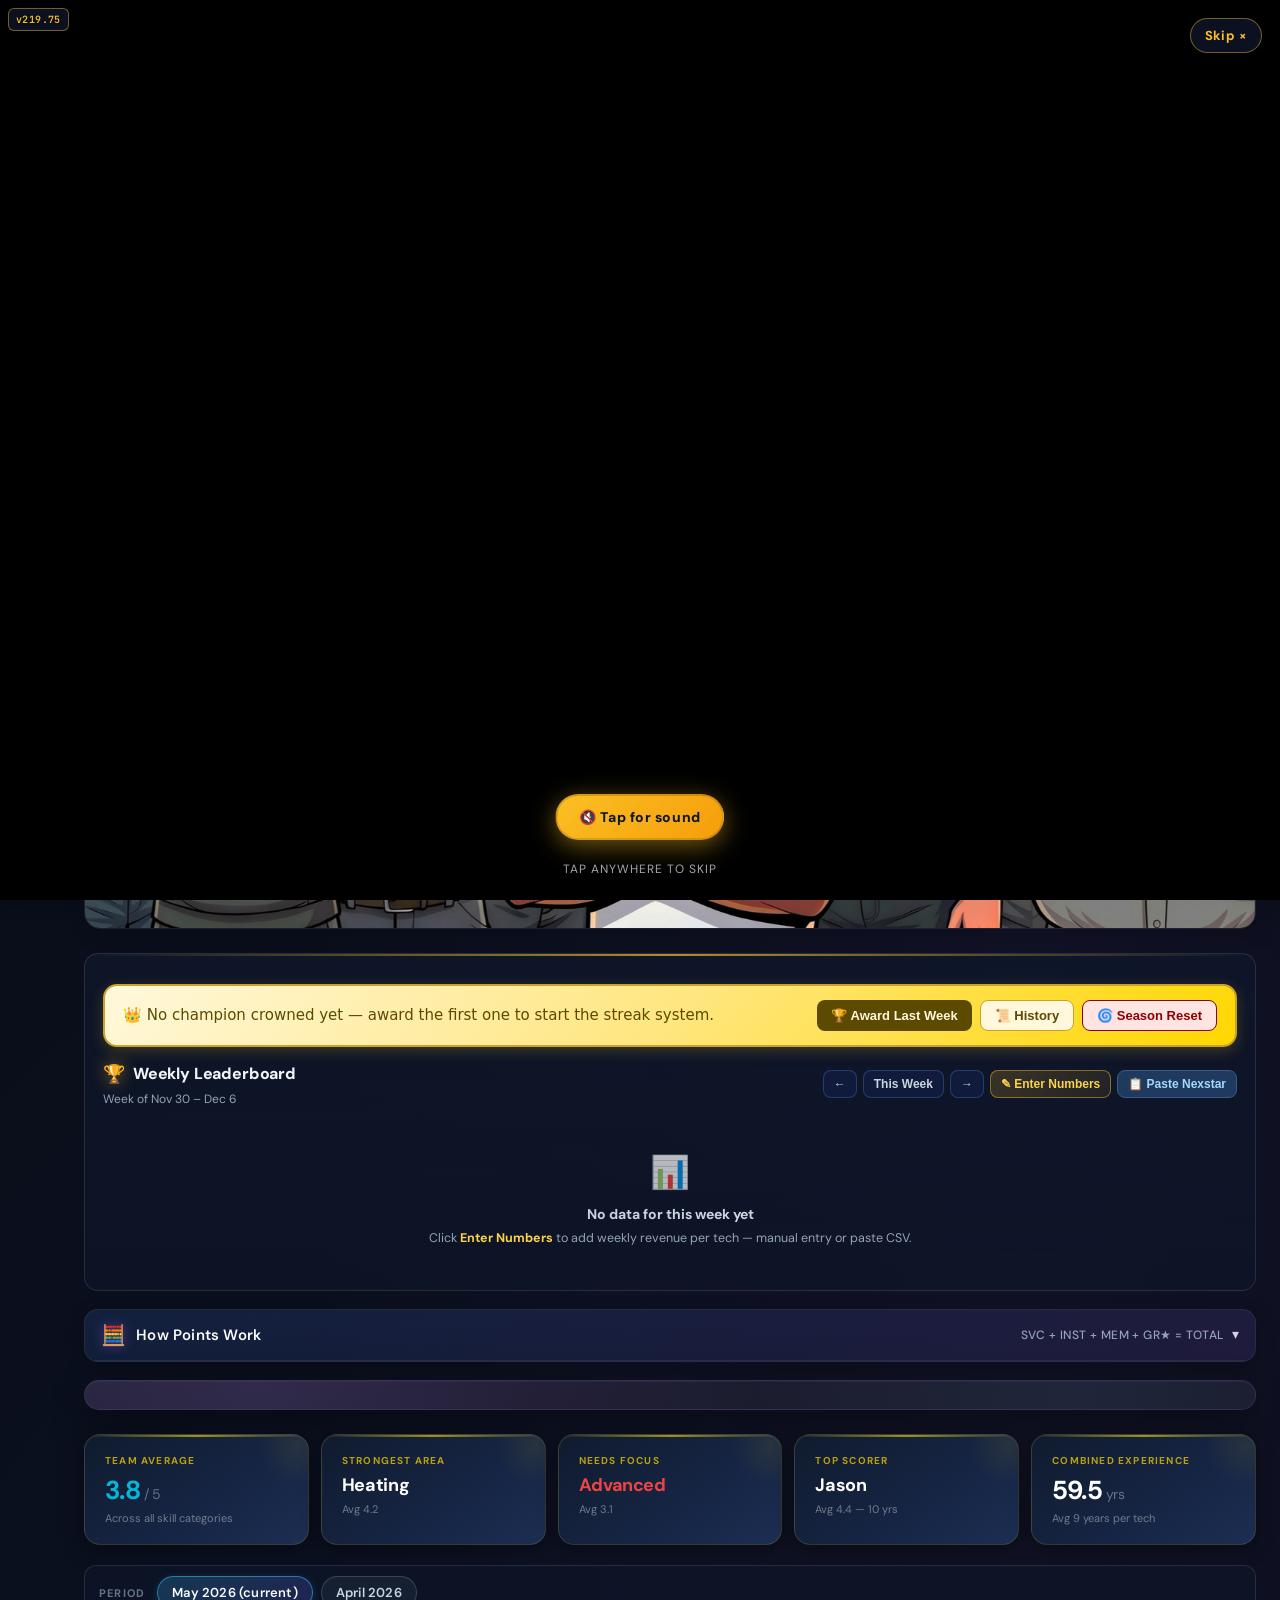
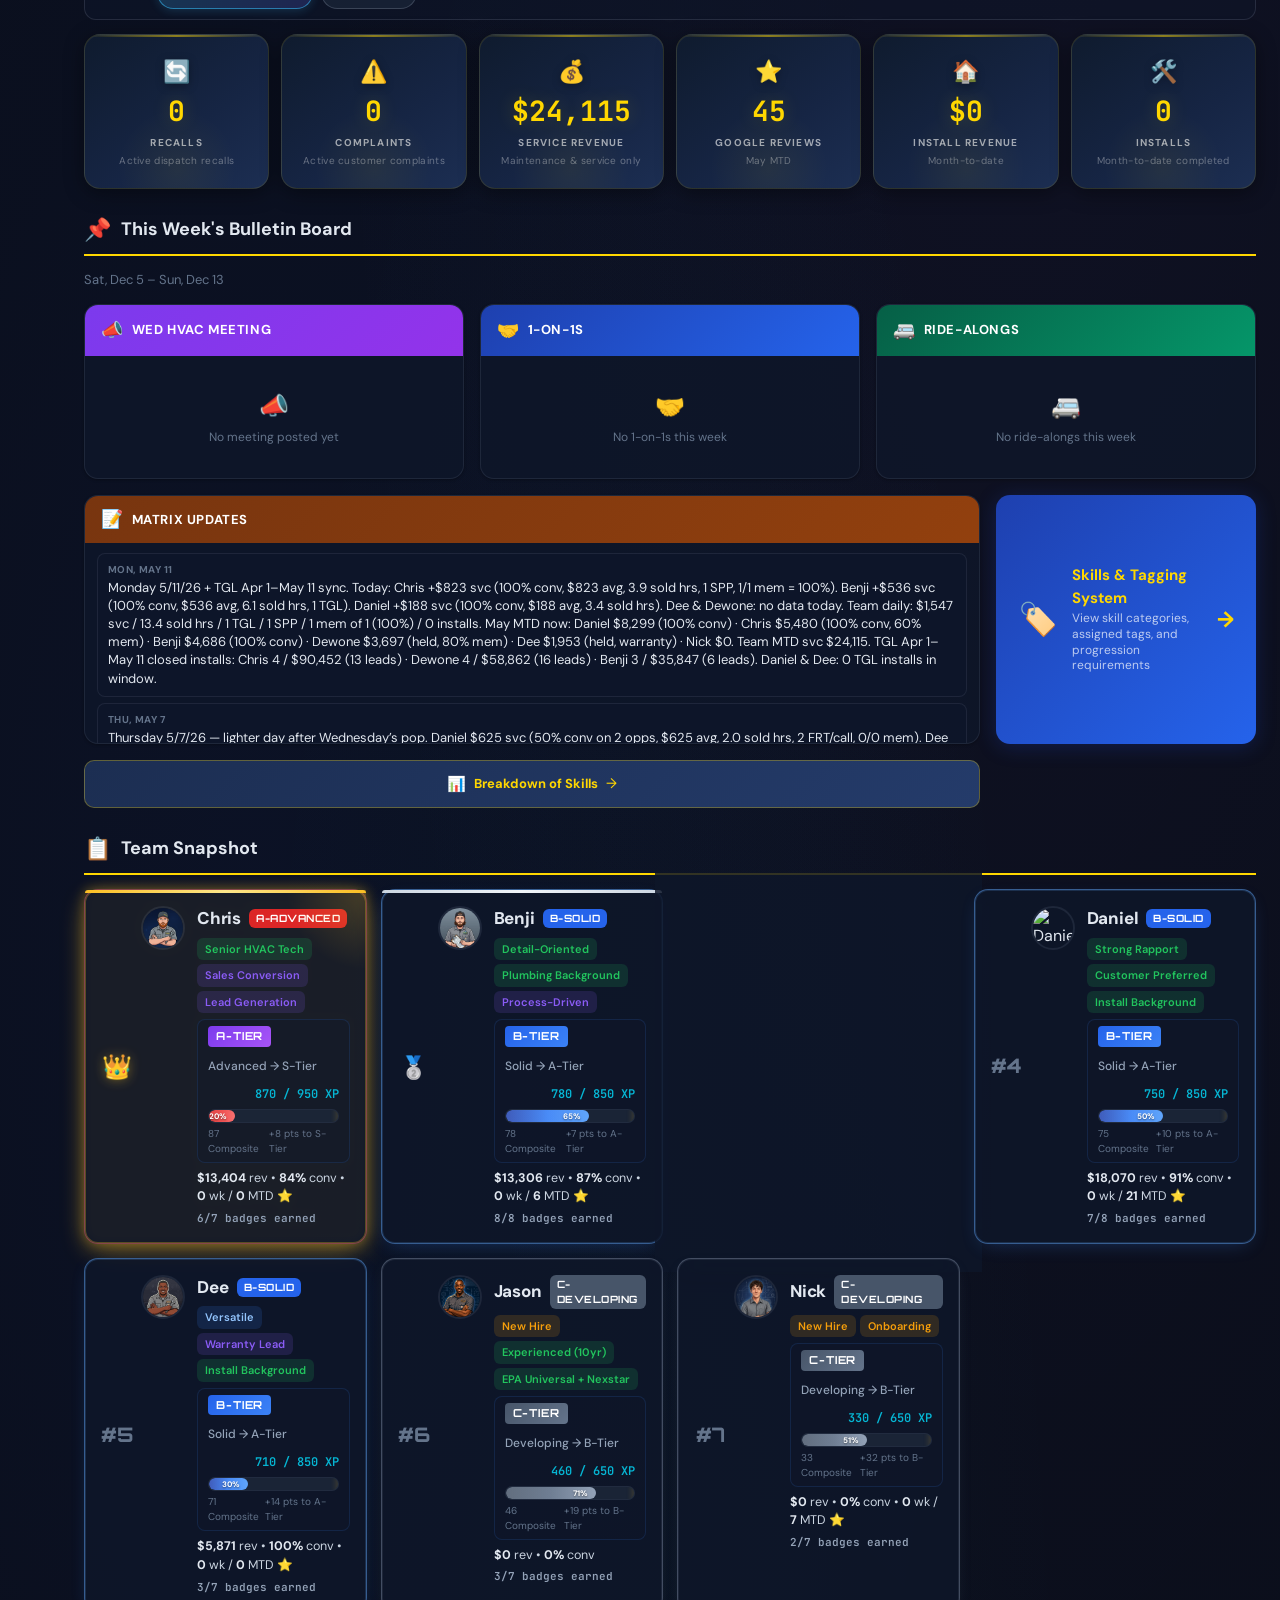
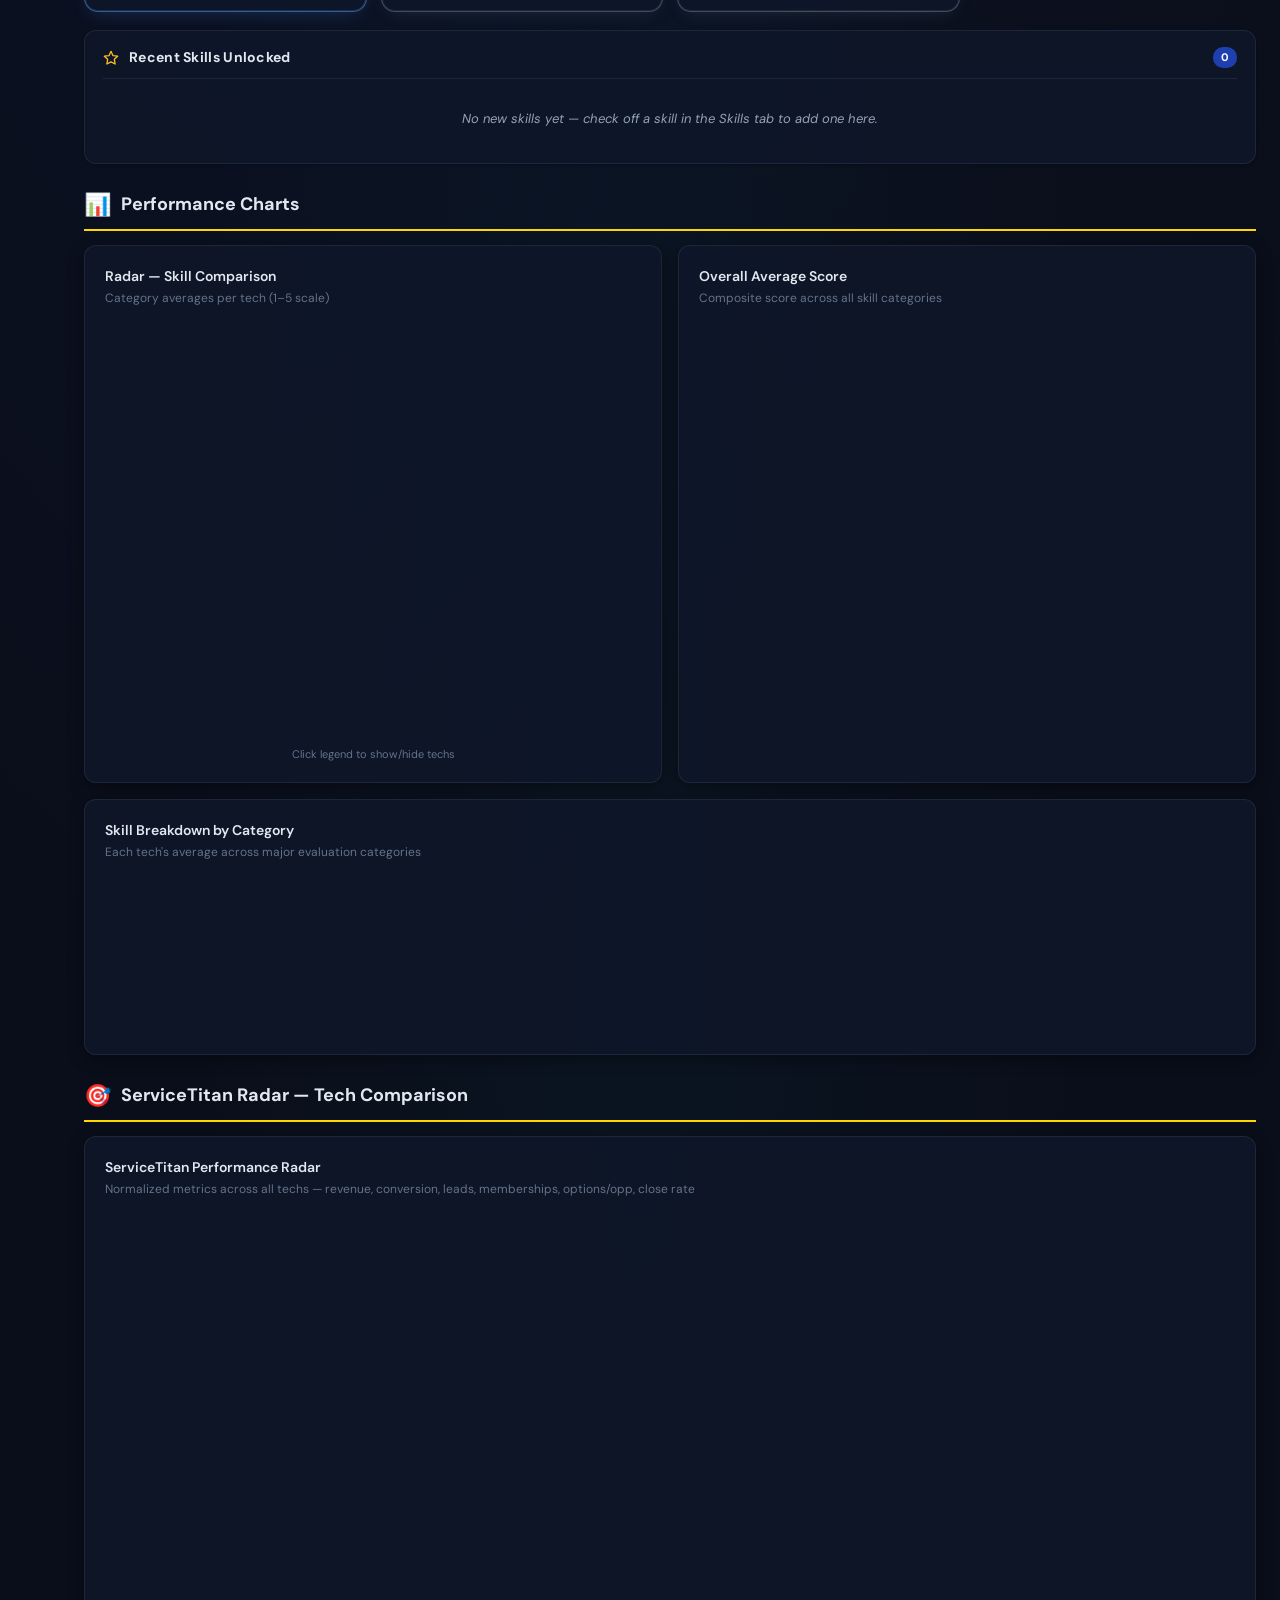
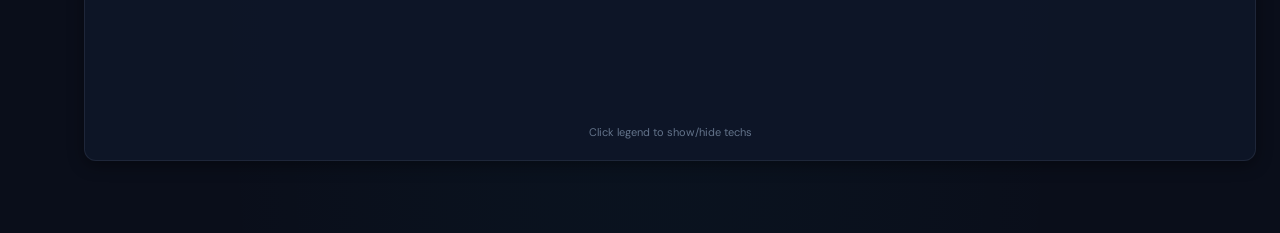
==== commit 638aca67: "v219.84/v219.85: Week 8/3-8/9 close-out — roster reshuffle (6 techs, Dee to install) WEEK 8/3-8/9 CL" ====
--- a/index.html
+++ b/index.html
@@ -1595,7 +1595,7 @@
   <script src="pdf_data.js?v=20260419v56"></script>
   <script src="score_pdfs.js?v=20260507v218.24"></script>
   <script src="onon_packets.js?v=20260527v219.47-1779902100"></script>
-  <script src="app.js?v=20260810v219.83-1786387200"></script>
+  <script src="app.js?v=20260810v219.85-1786384821"></script>
 
   <!-- v193: Intro splash controller -->
   <script>
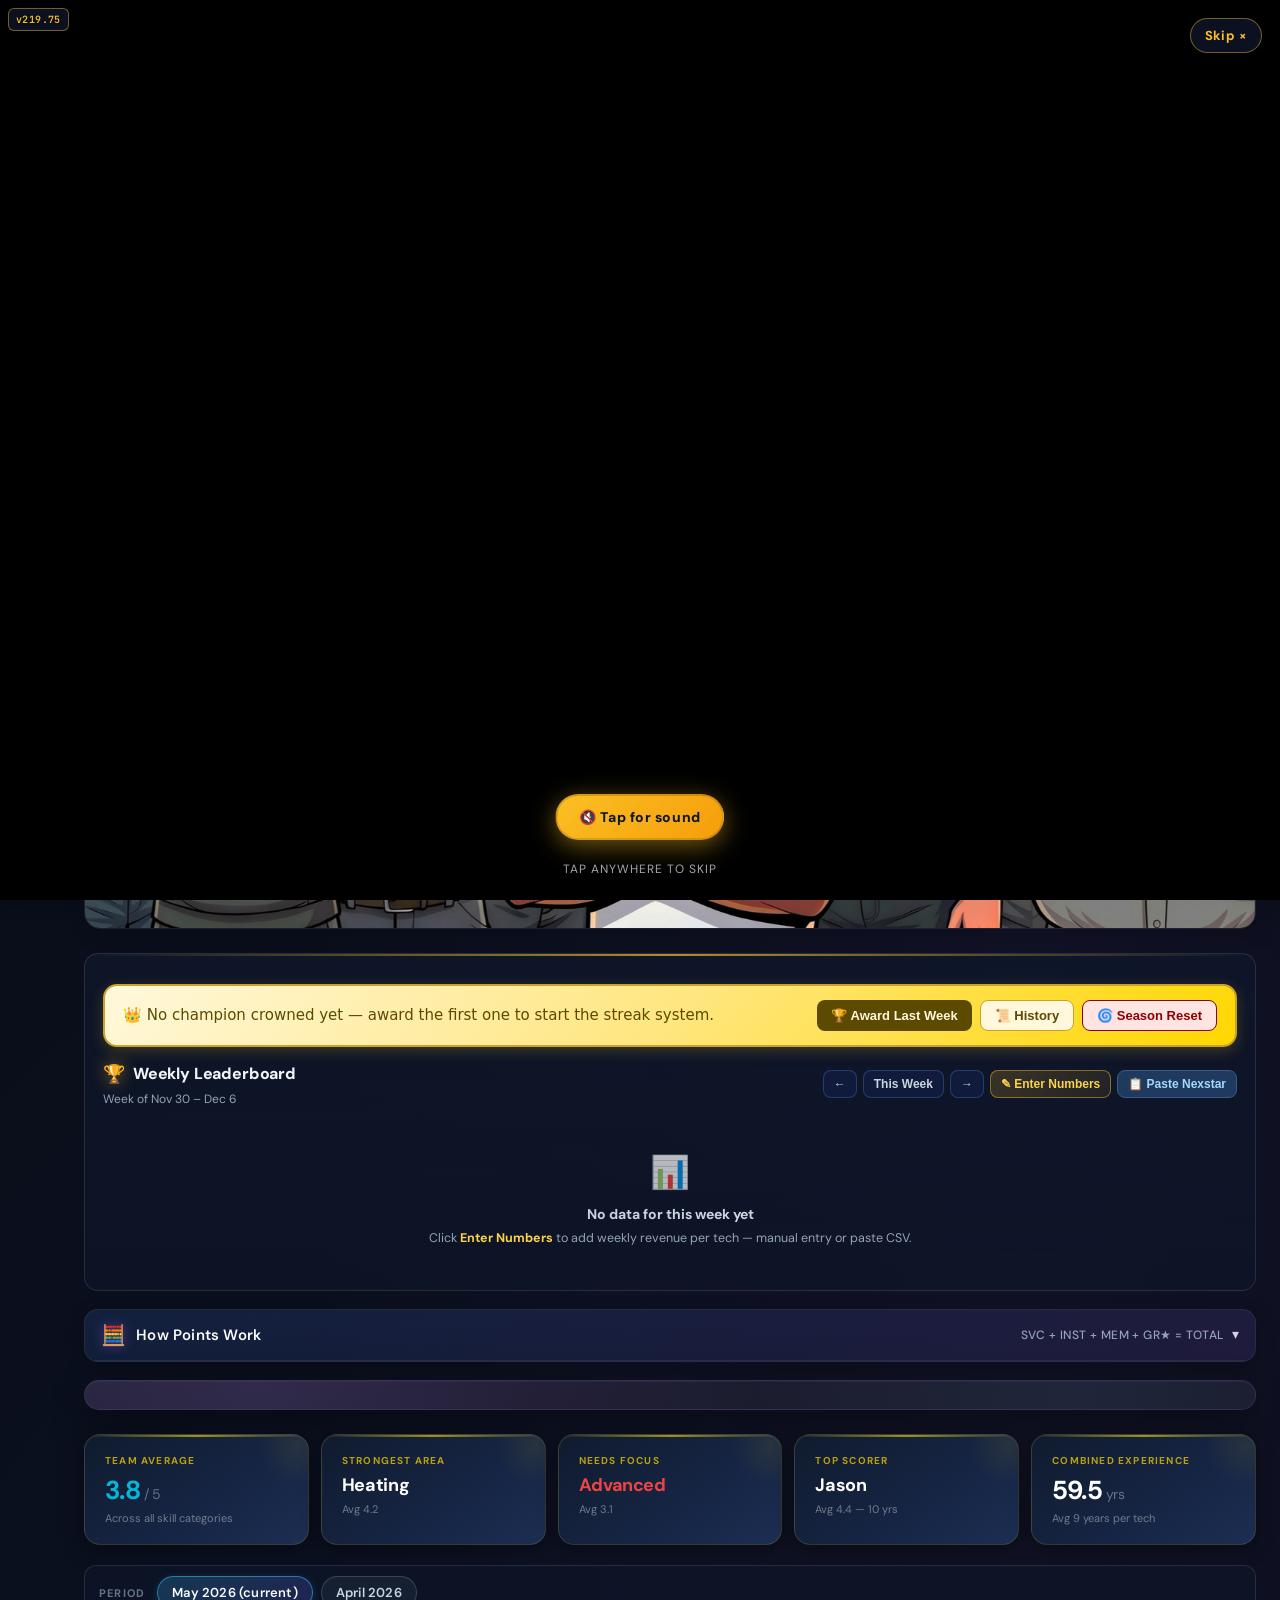
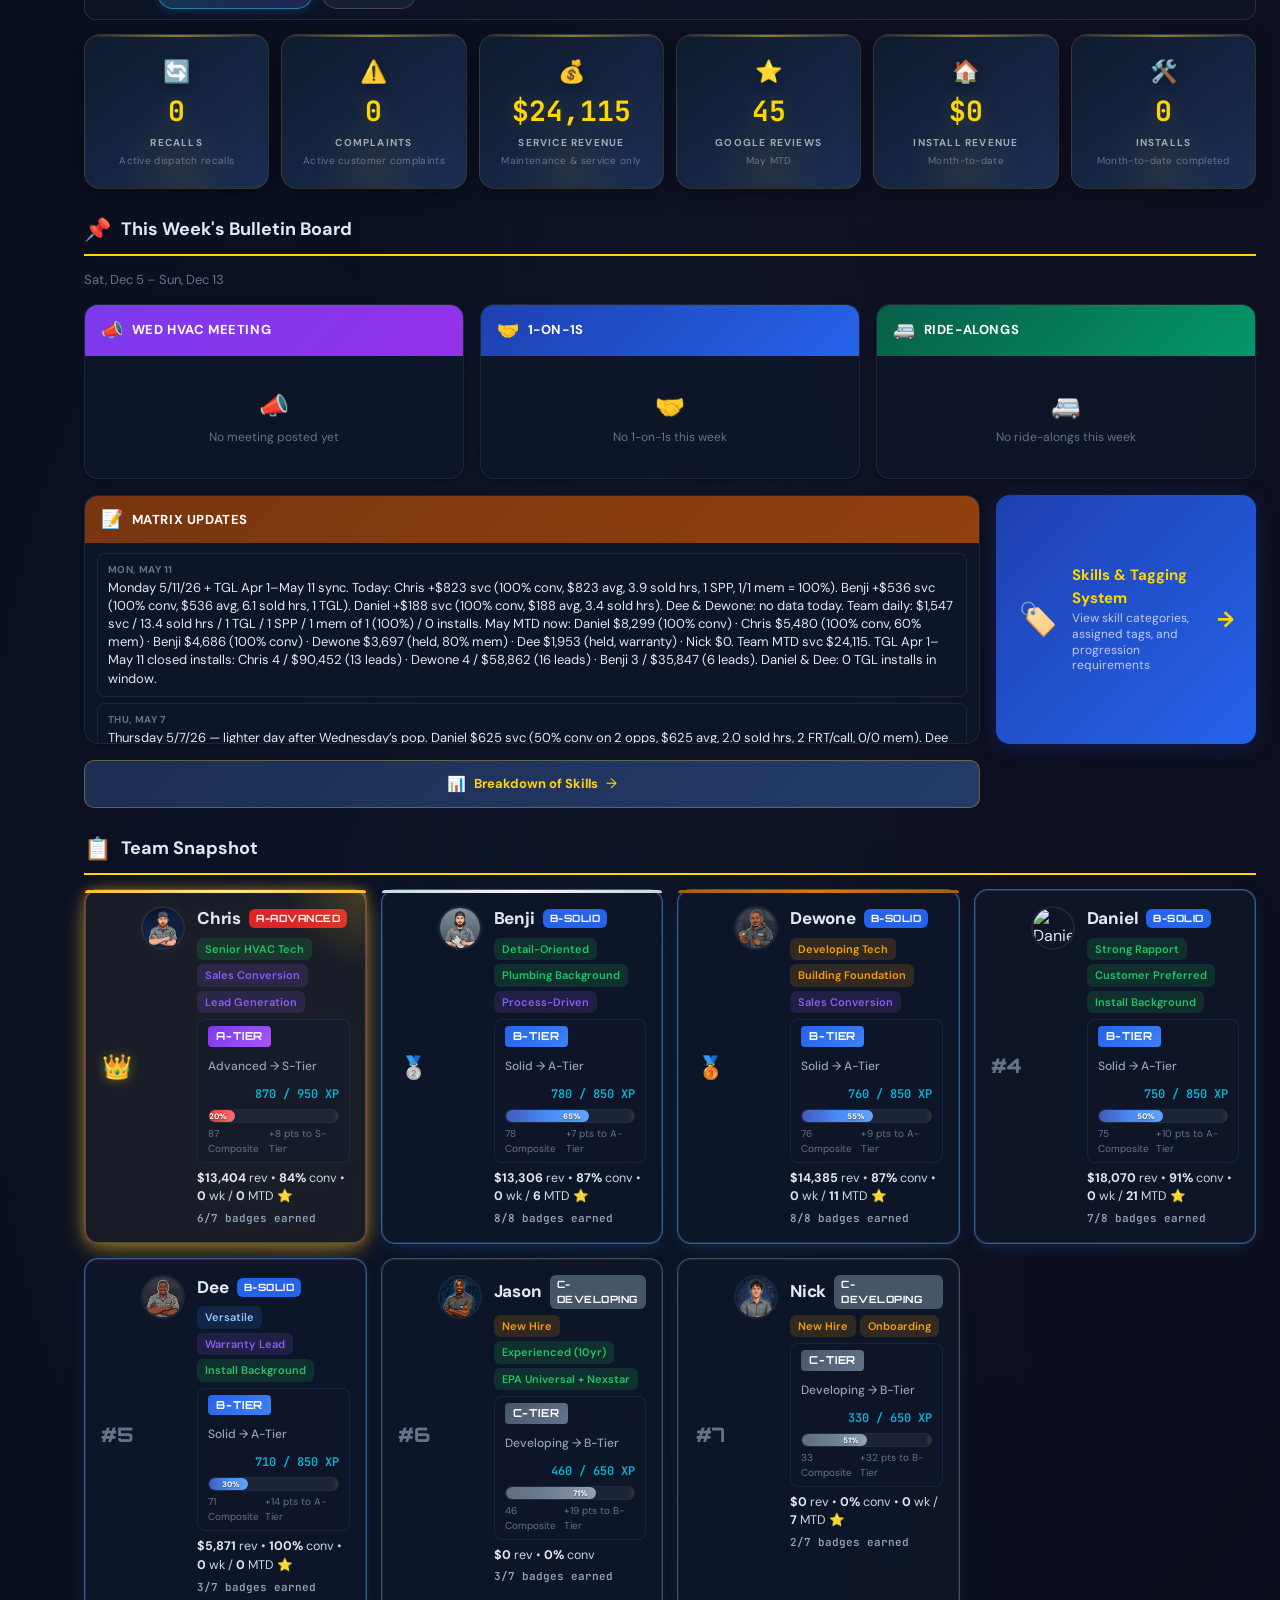
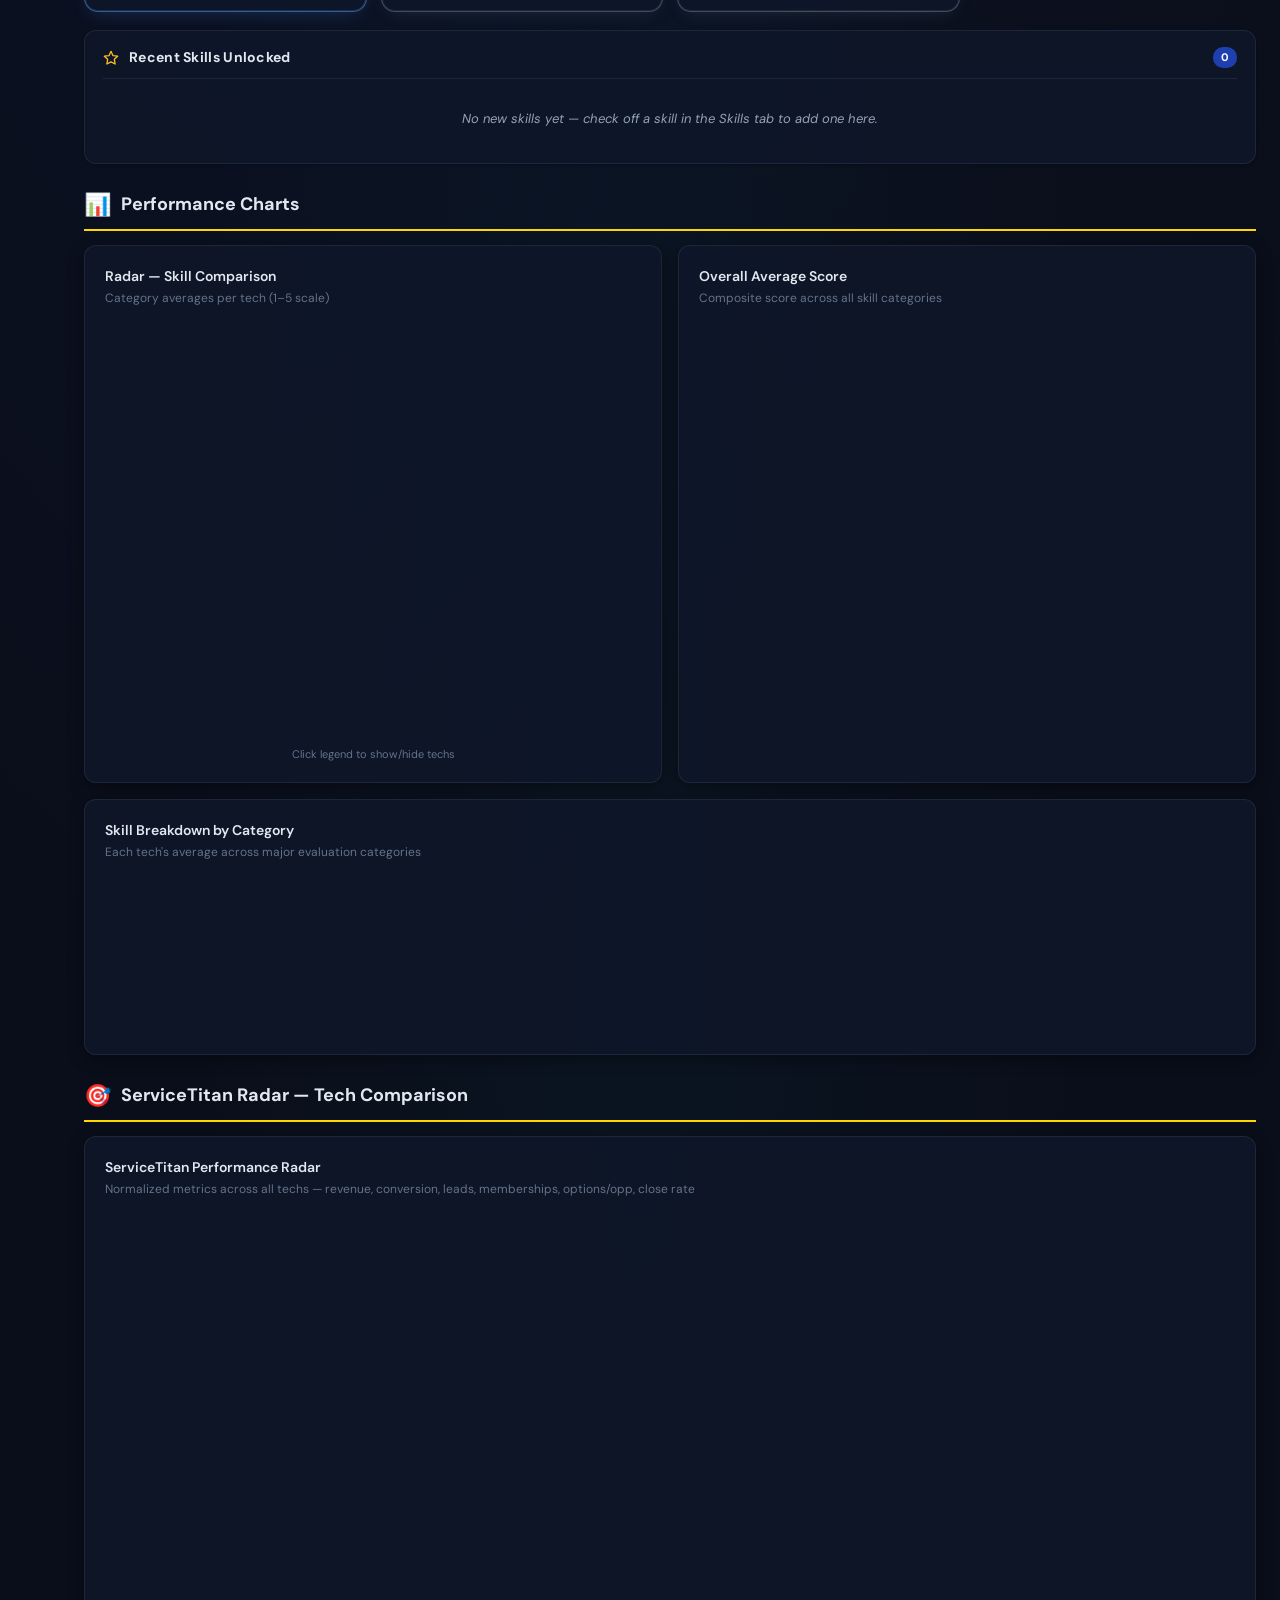
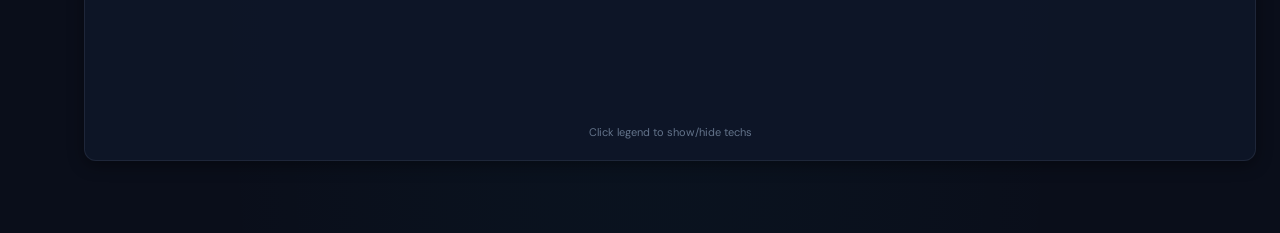
==== commit ce62e773: "v219.86: Ben Johnson (electrician) tstat-wire pay setup - Add 'Ben Johnson' rate card: $0 base on al" ====
--- a/index.html
+++ b/index.html
@@ -1595,7 +1595,7 @@
   <script src="pdf_data.js?v=20260419v56"></script>
   <script src="score_pdfs.js?v=20260507v218.24"></script>
   <script src="onon_packets.js?v=20260527v219.47-1779902100"></script>
-  <script src="app.js?v=20260810v219.85-1786384821"></script>
+  <script src="app.js?v=20260814v219.86-1786730448"></script>
 
   <!-- v193: Intro splash controller -->
   <script>
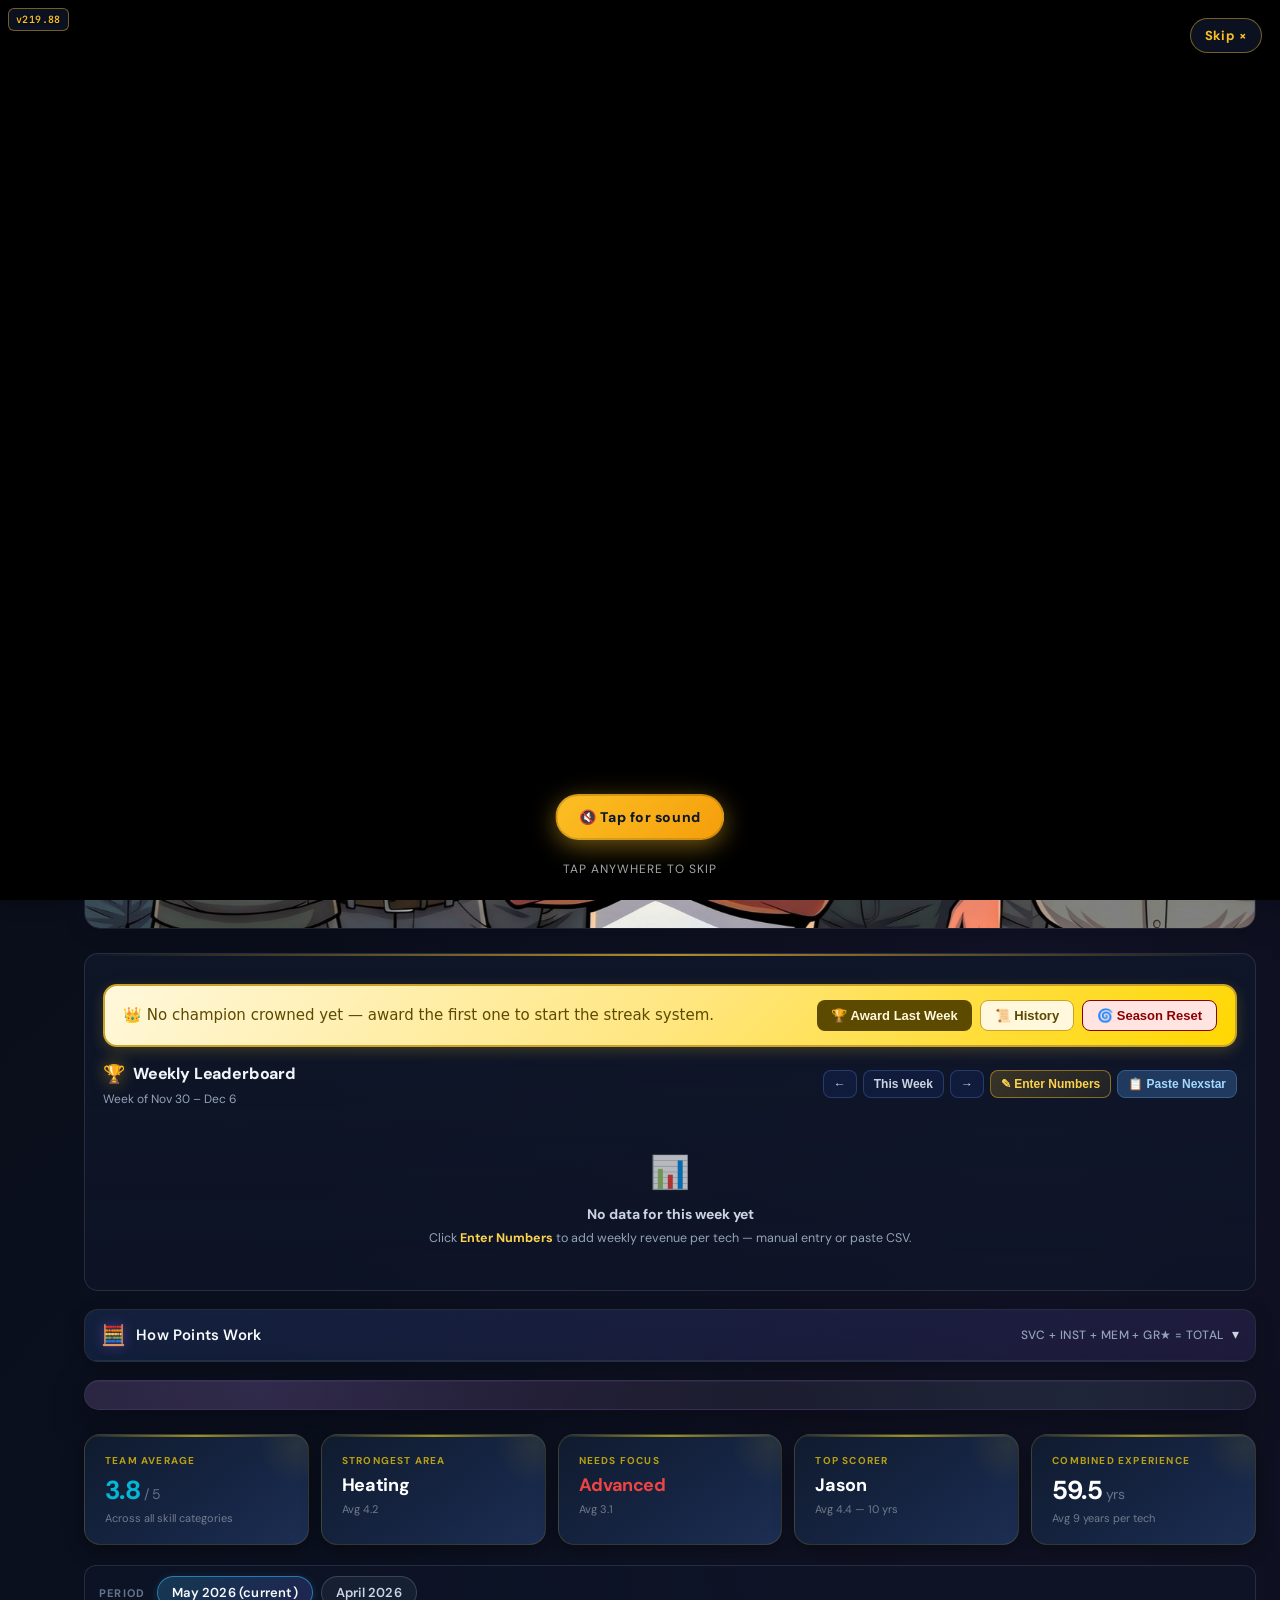
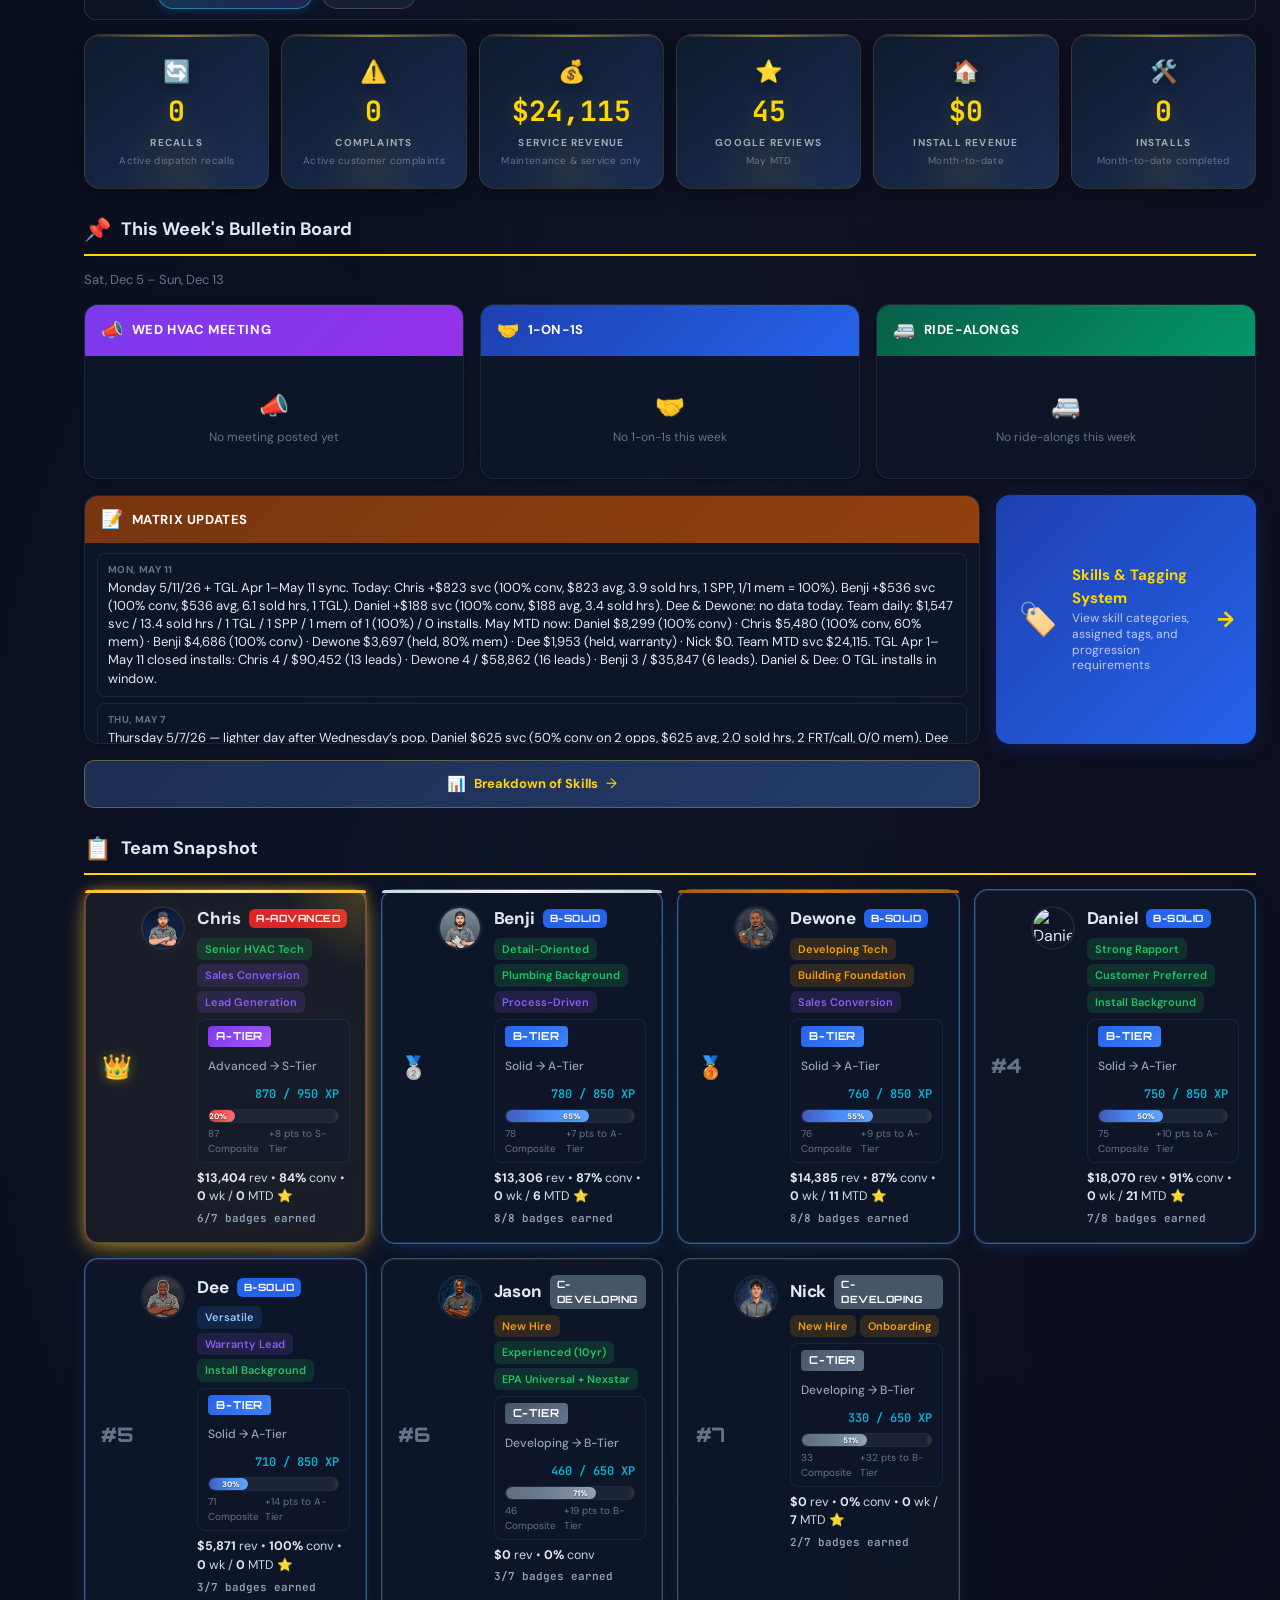
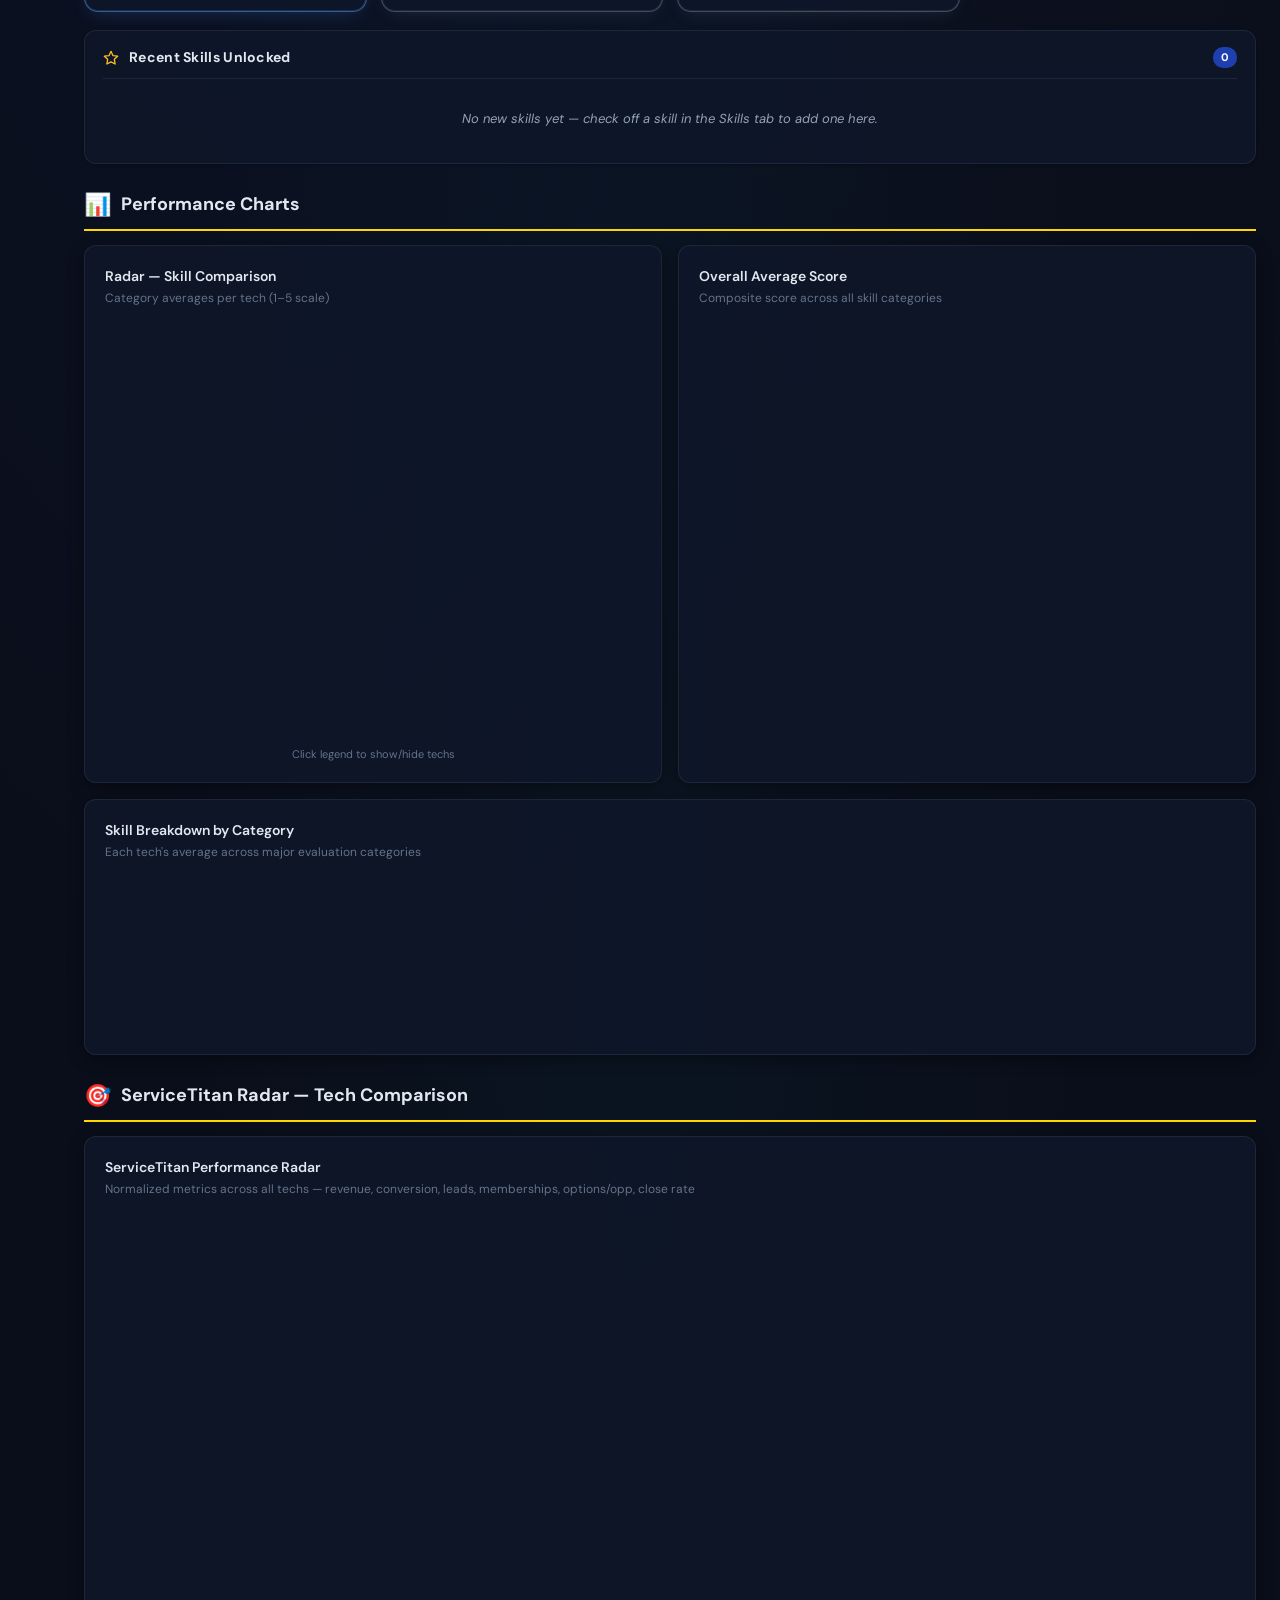
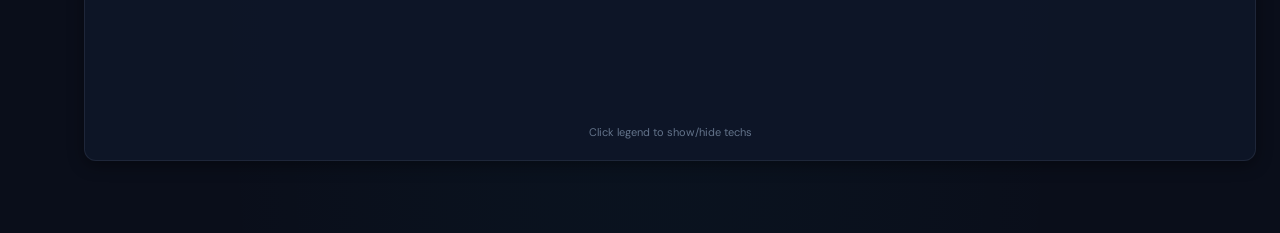
==== commit 6e0411ed: "v219.88: add Contractor to installer dropdown (manual pay) - INSTALL_PAY_DEFAULT_RATES gains a 'Cont" ====
--- a/index.html
+++ b/index.html
@@ -28,7 +28,7 @@
   <script>
     (function(){
       try {
-        var APP_VERSION = 'v219.75';
+        var APP_VERSION = 'v219.88';
         var KEY = 'snappy_app_version';
         var stored = localStorage.getItem(KEY);
         // v218.84: iPad blank-screen fix. The previous force-reload chain (caches.delete →
@@ -1595,7 +1595,7 @@
   <script src="pdf_data.js?v=20260419v56"></script>
   <script src="score_pdfs.js?v=20260507v218.24"></script>
   <script src="onon_packets.js?v=20260527v219.47-1779902100"></script>
-  <script src="app.js?v=20260814v219.86-1786730448"></script>
+  <script src="app.js?v=20260824v219.88-1787864000"></script>
 
   <!-- v193: Intro splash controller -->
   <script>
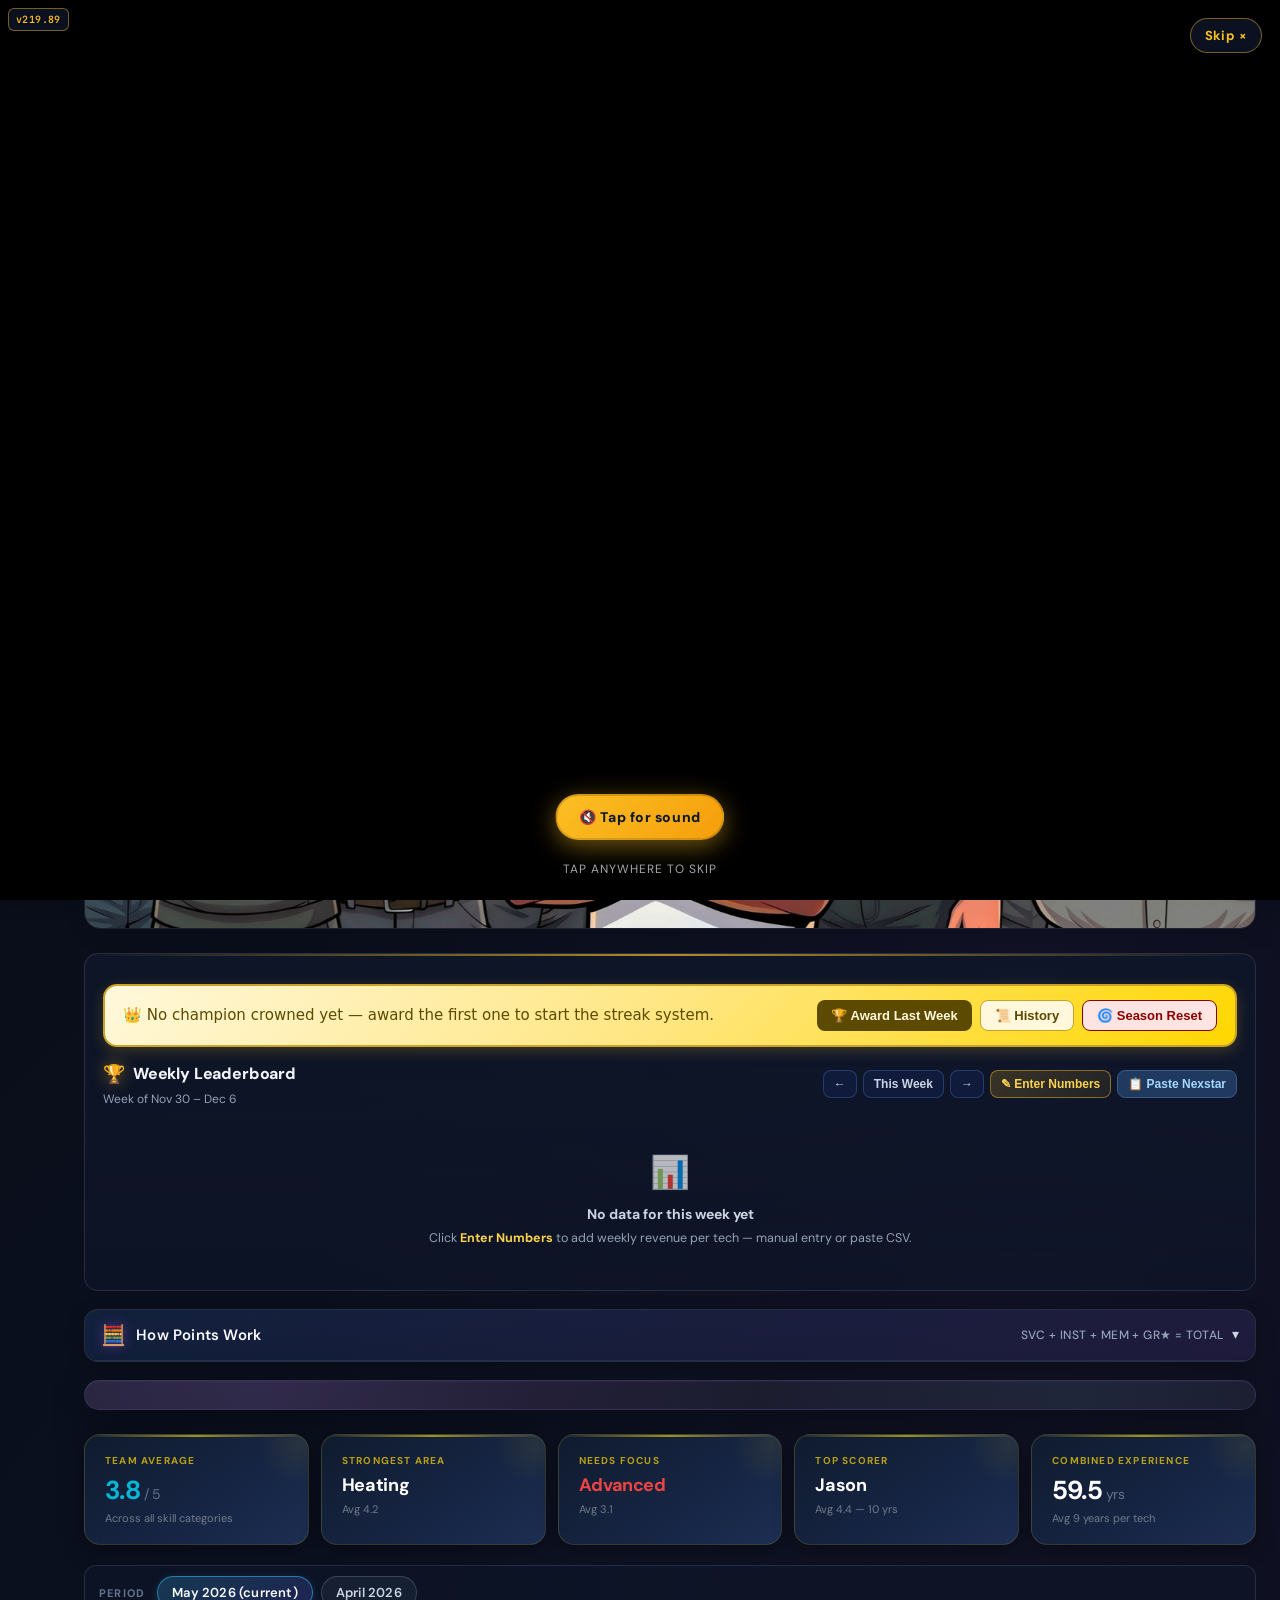
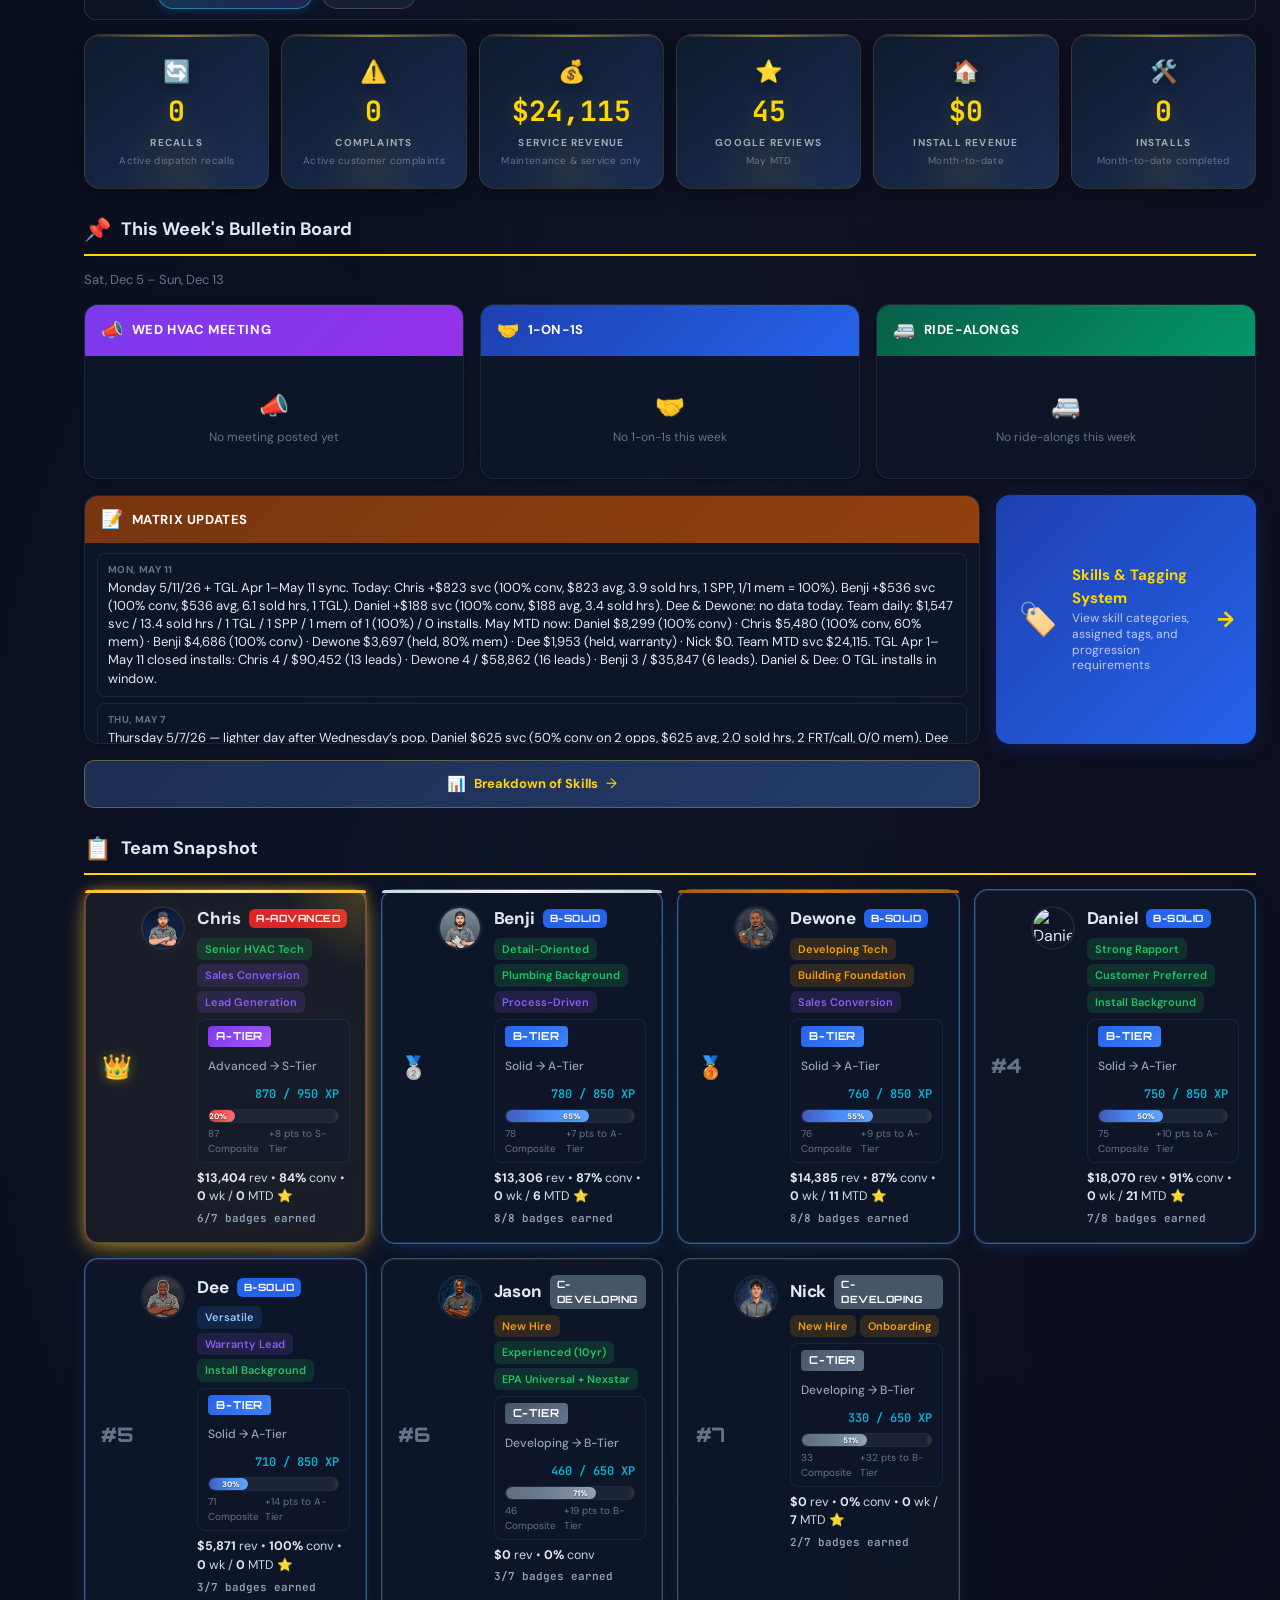
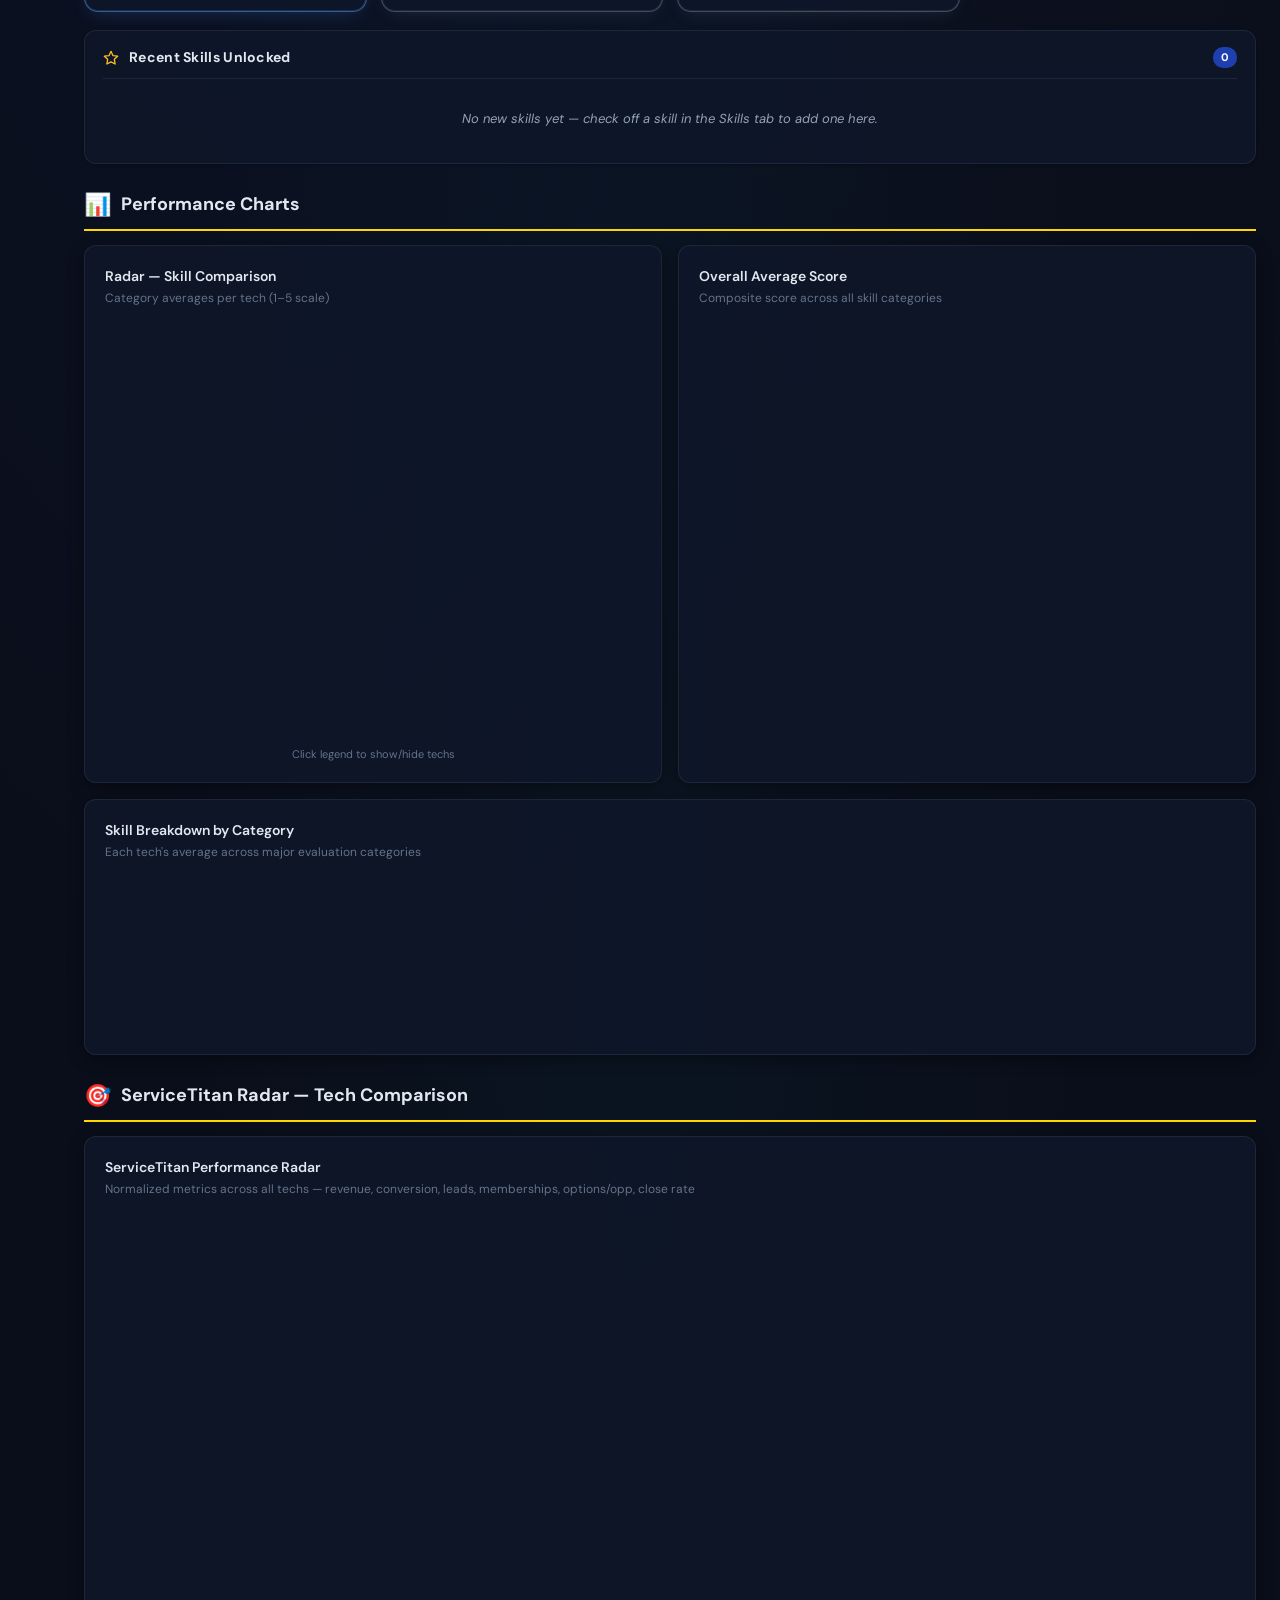
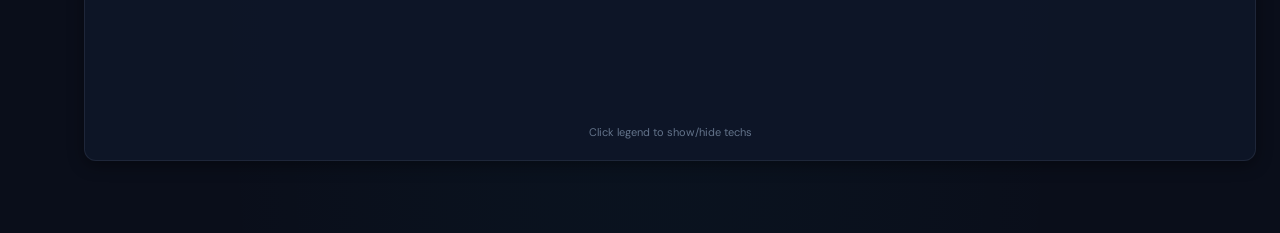
==== commit 2c5a4225: "v219.89: Ben Johnson wire pulls show customer + job# on payroll PDF For every job with tstatWire=tru" ====
--- a/index.html
+++ b/index.html
@@ -28,7 +28,7 @@
   <script>
     (function(){
       try {
-        var APP_VERSION = 'v219.88';
+        var APP_VERSION = 'v219.89';
         var KEY = 'snappy_app_version';
         var stored = localStorage.getItem(KEY);
         // v218.84: iPad blank-screen fix. The previous force-reload chain (caches.delete →
@@ -1595,7 +1595,7 @@
   <script src="pdf_data.js?v=20260419v56"></script>
   <script src="score_pdfs.js?v=20260507v218.24"></script>
   <script src="onon_packets.js?v=20260527v219.47-1779902100"></script>
-  <script src="app.js?v=20260824v219.88-1787864000"></script>
+  <script src="app.js?v=20260824v219.89-1787864500"></script>
 
   <!-- v193: Intro splash controller -->
   <script>
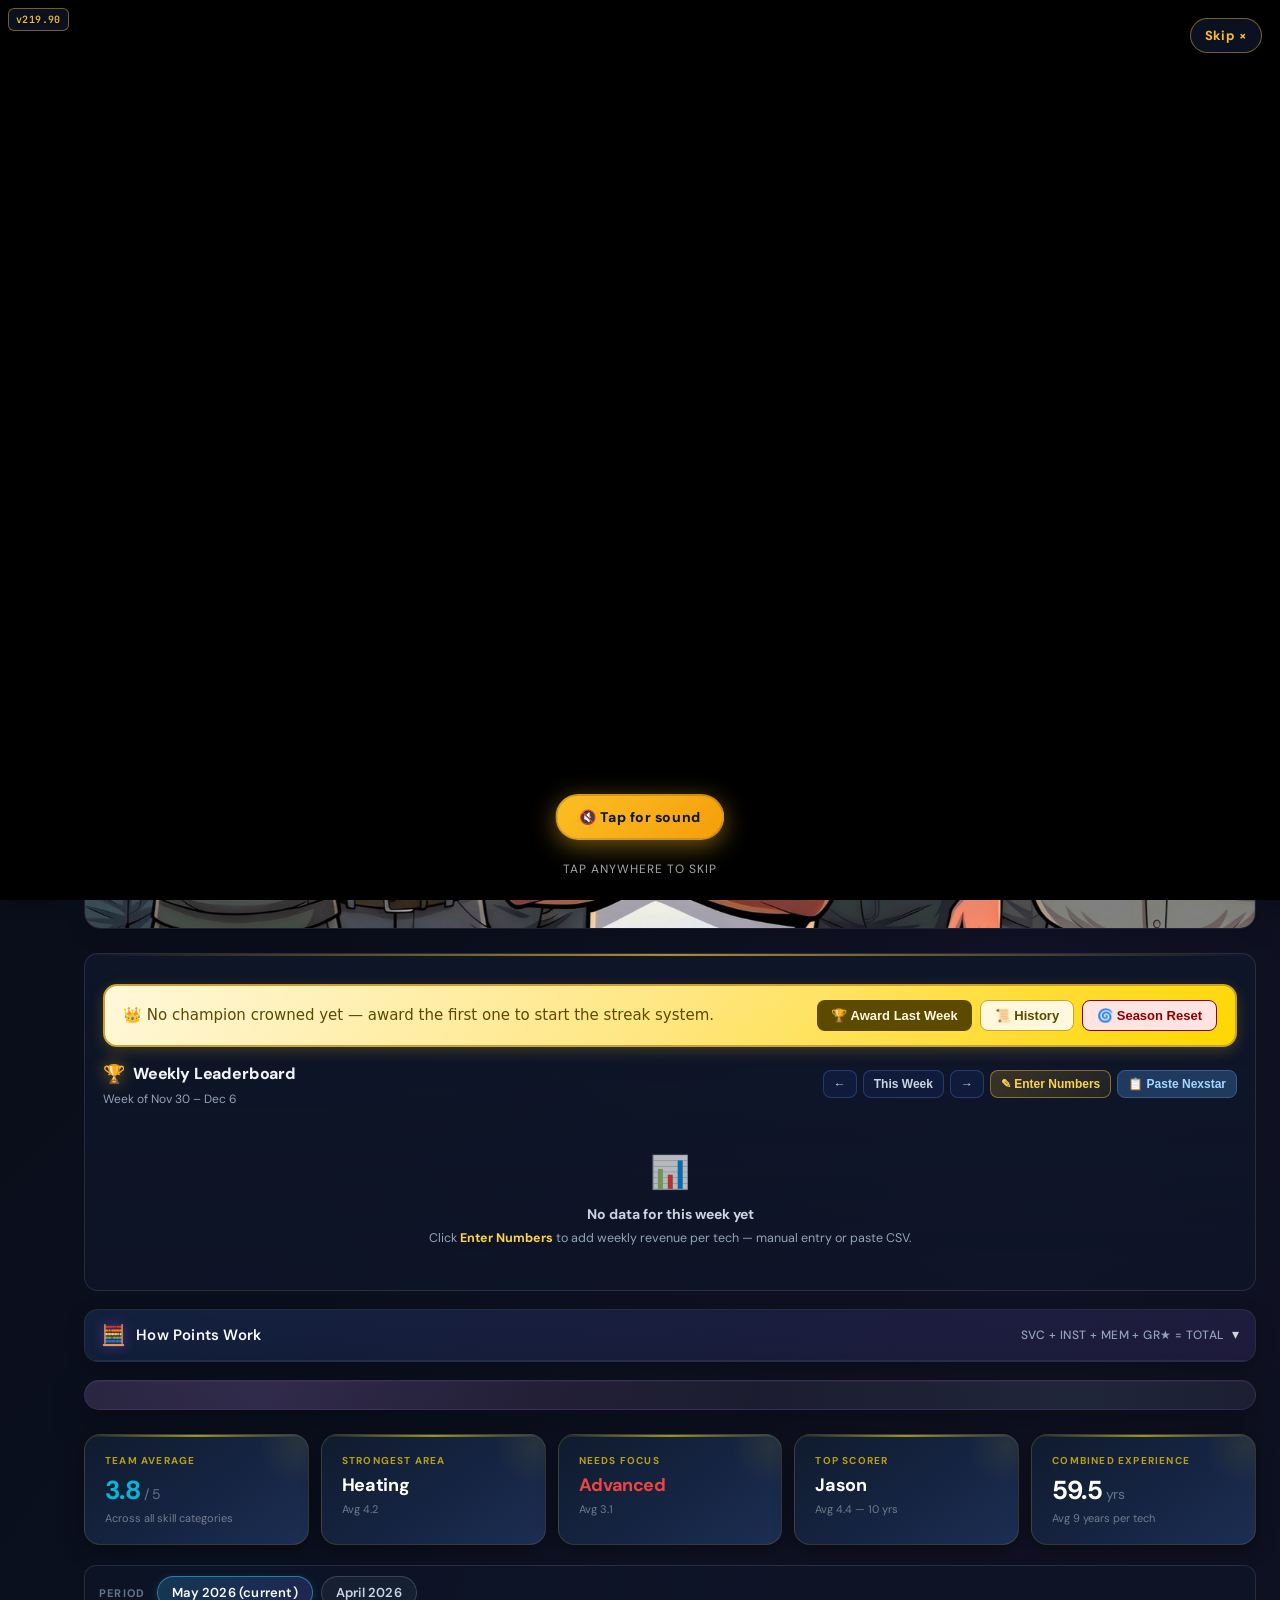
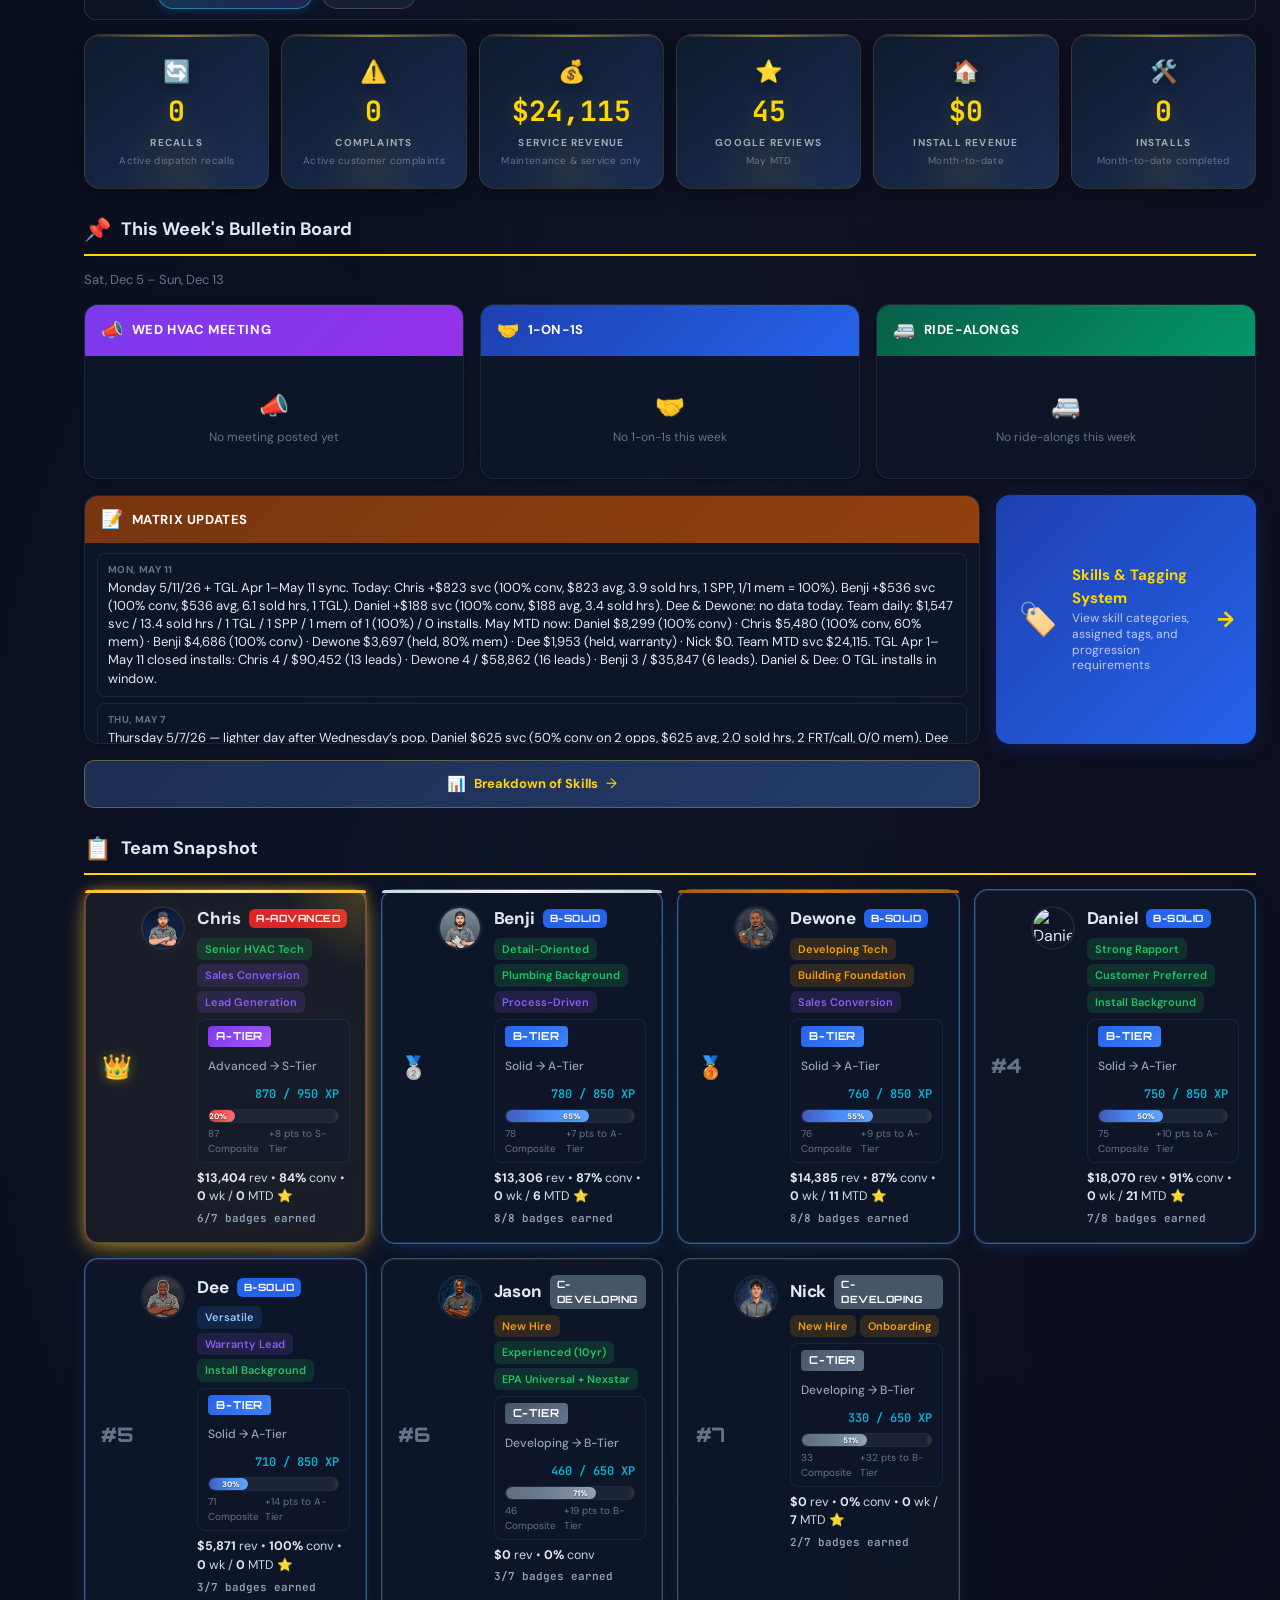
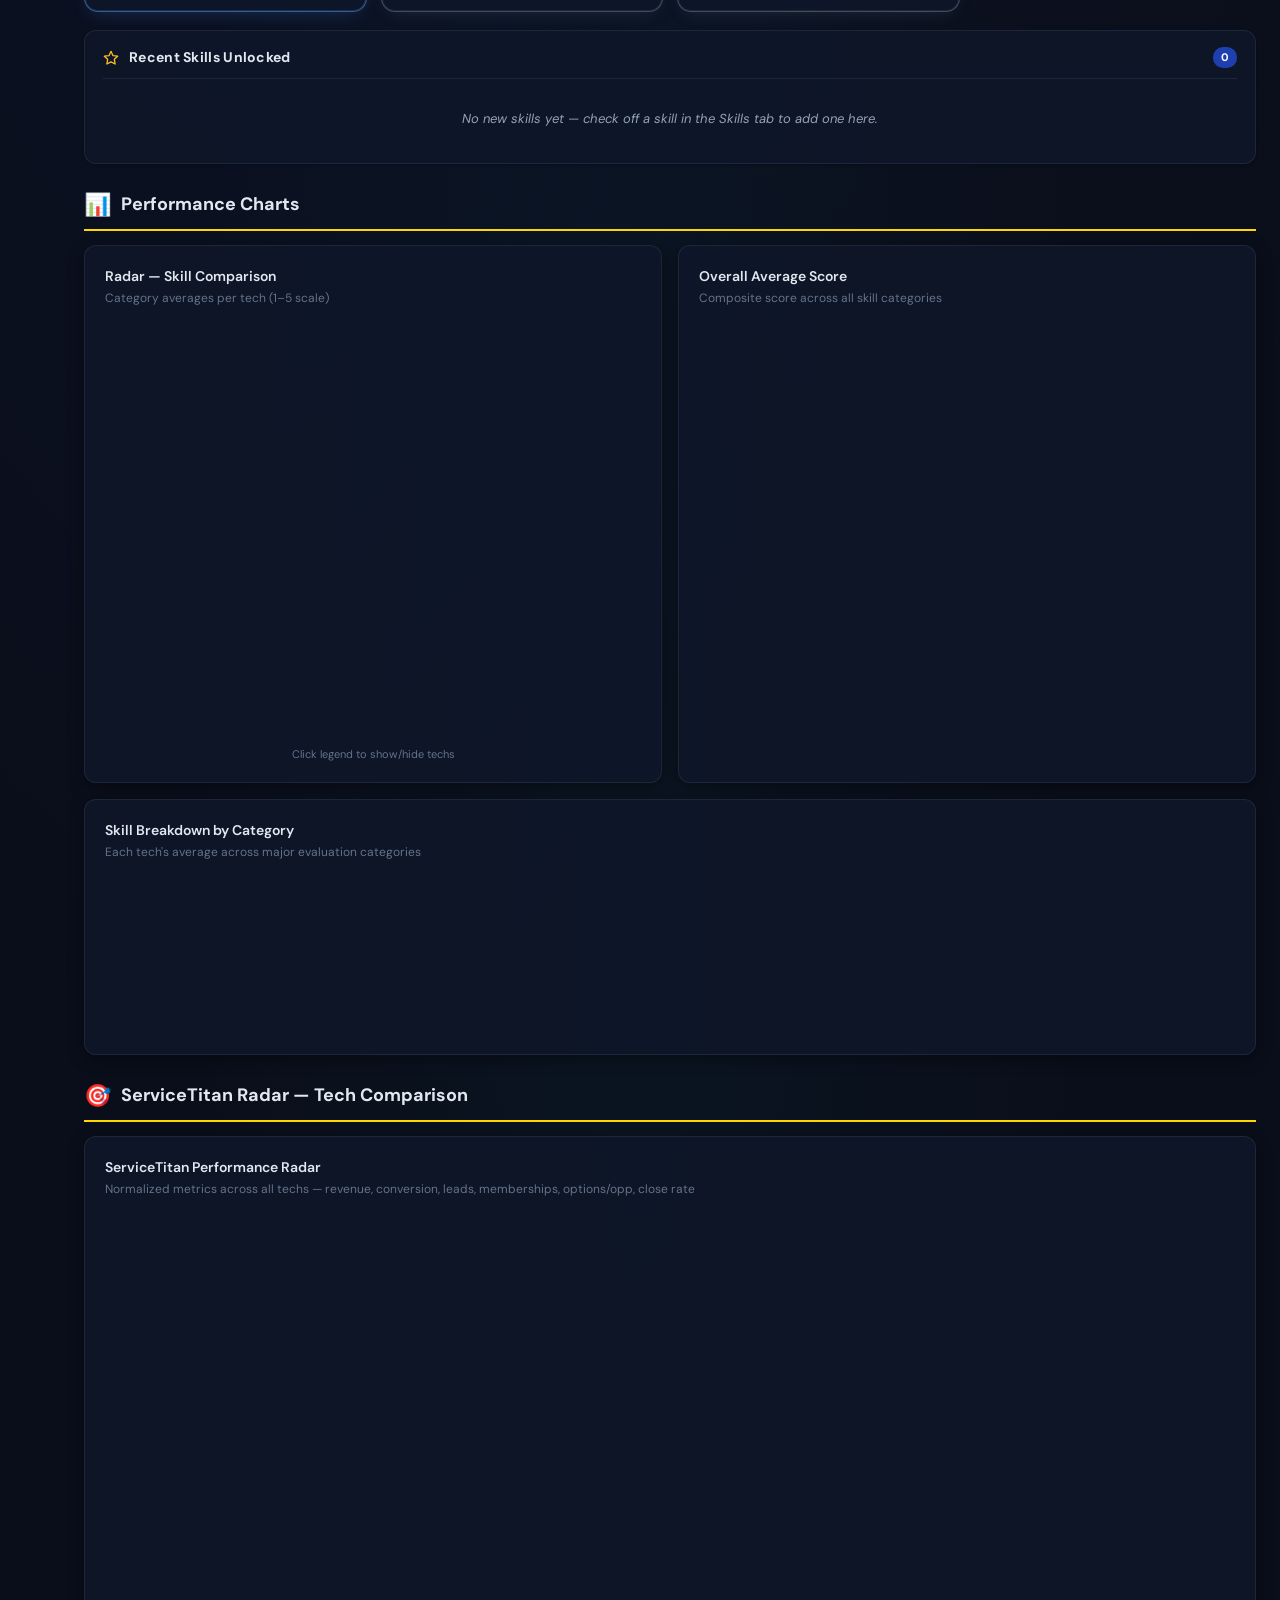
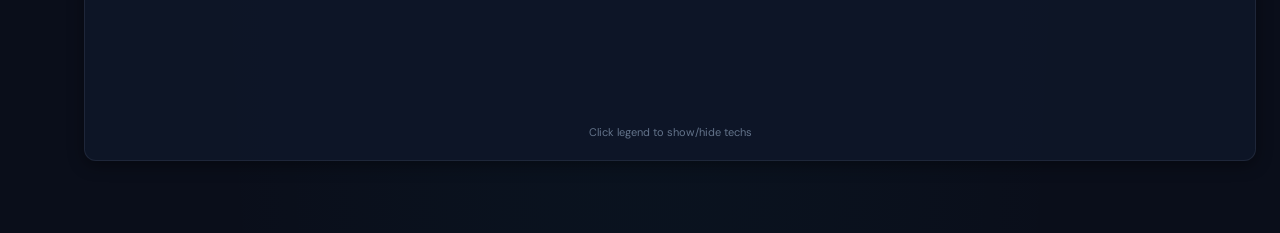
==== commit 17802ee5: "v219.90: Week 8/17-8/23 close-out (INSTALL SURGE WEEK) Roster 6 techs. Service $10,742 (-26% WoW) bu" ====
--- a/index.html
+++ b/index.html
@@ -28,7 +28,7 @@
   <script>
     (function(){
       try {
-        var APP_VERSION = 'v219.89';
+        var APP_VERSION = 'v219.90';
         var KEY = 'snappy_app_version';
         var stored = localStorage.getItem(KEY);
         // v218.84: iPad blank-screen fix. The previous force-reload chain (caches.delete →
@@ -1595,7 +1595,7 @@
   <script src="pdf_data.js?v=20260419v56"></script>
   <script src="score_pdfs.js?v=20260507v218.24"></script>
   <script src="onon_packets.js?v=20260527v219.47-1779902100"></script>
-  <script src="app.js?v=20260824v219.89-1787864500"></script>
+  <script src="app.js?v=20260826v219.90-1788044400"></script>
 
   <!-- v193: Intro splash controller -->
   <script>
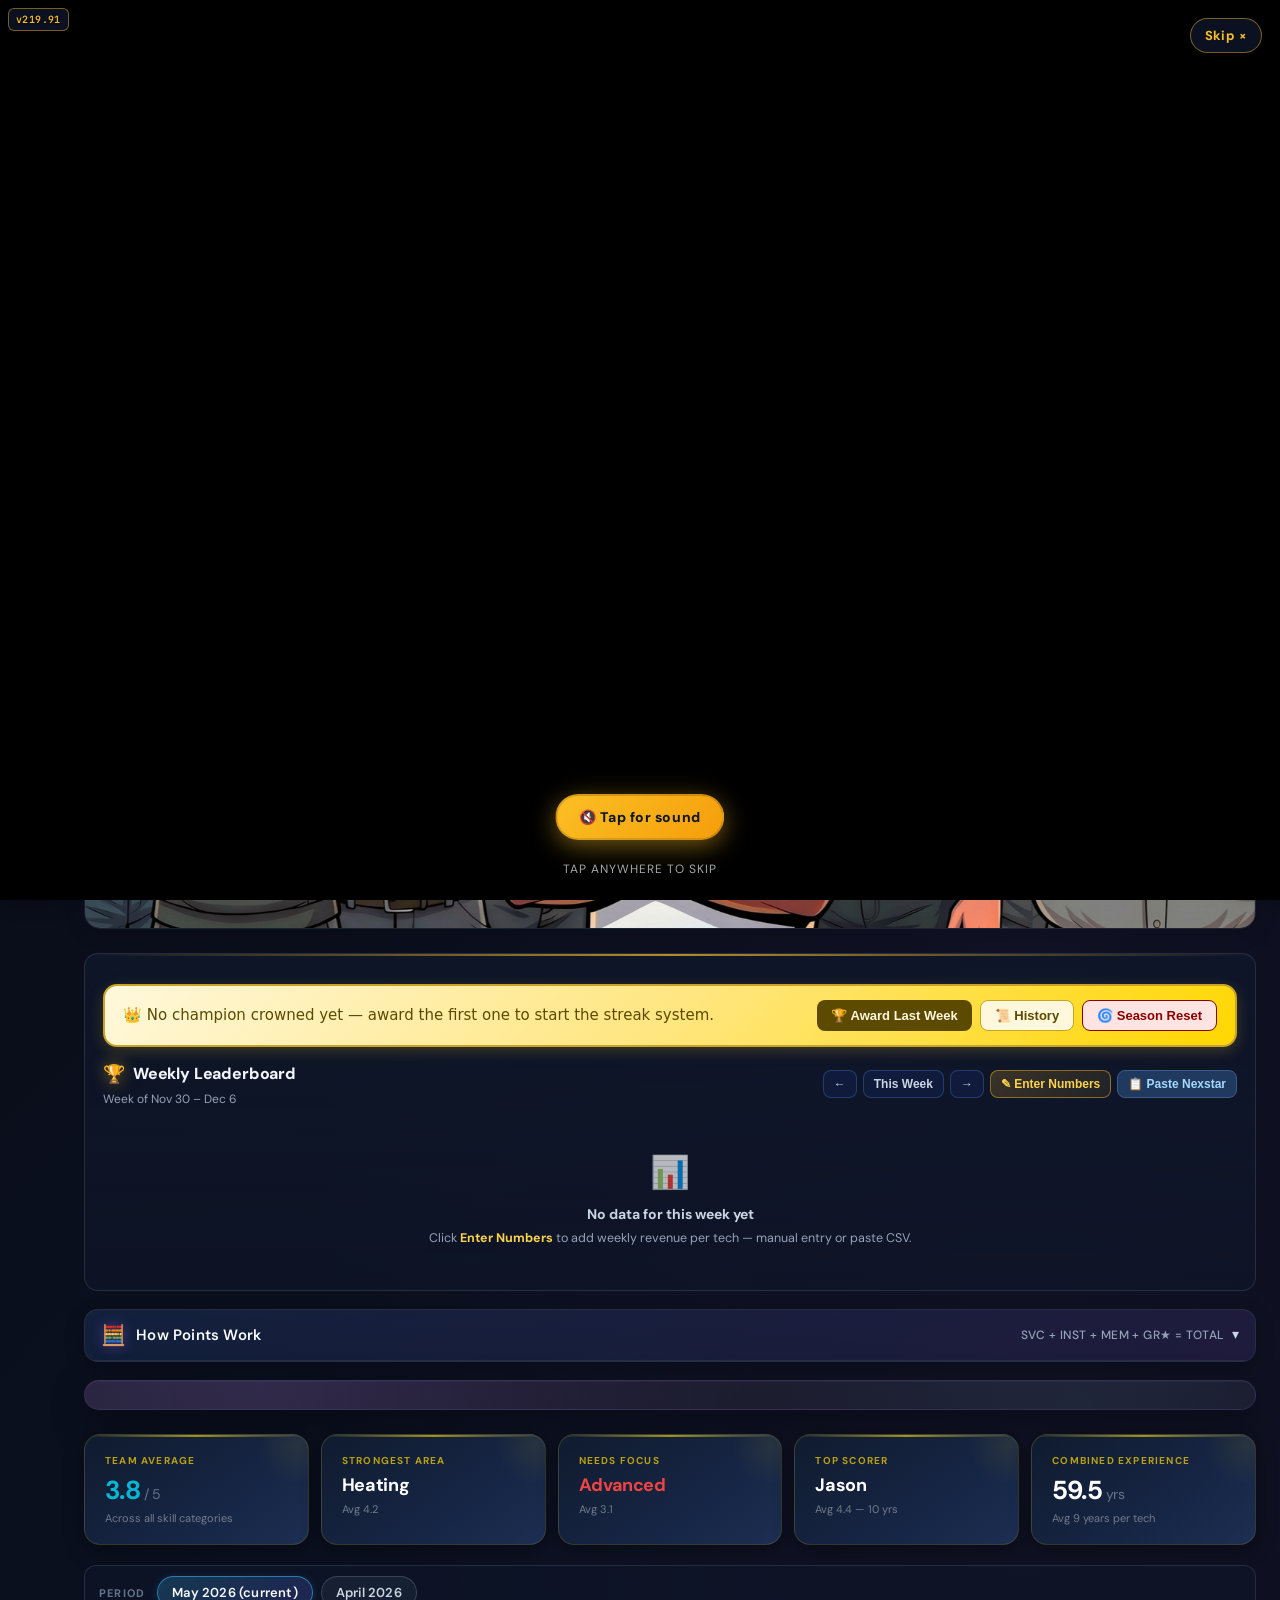
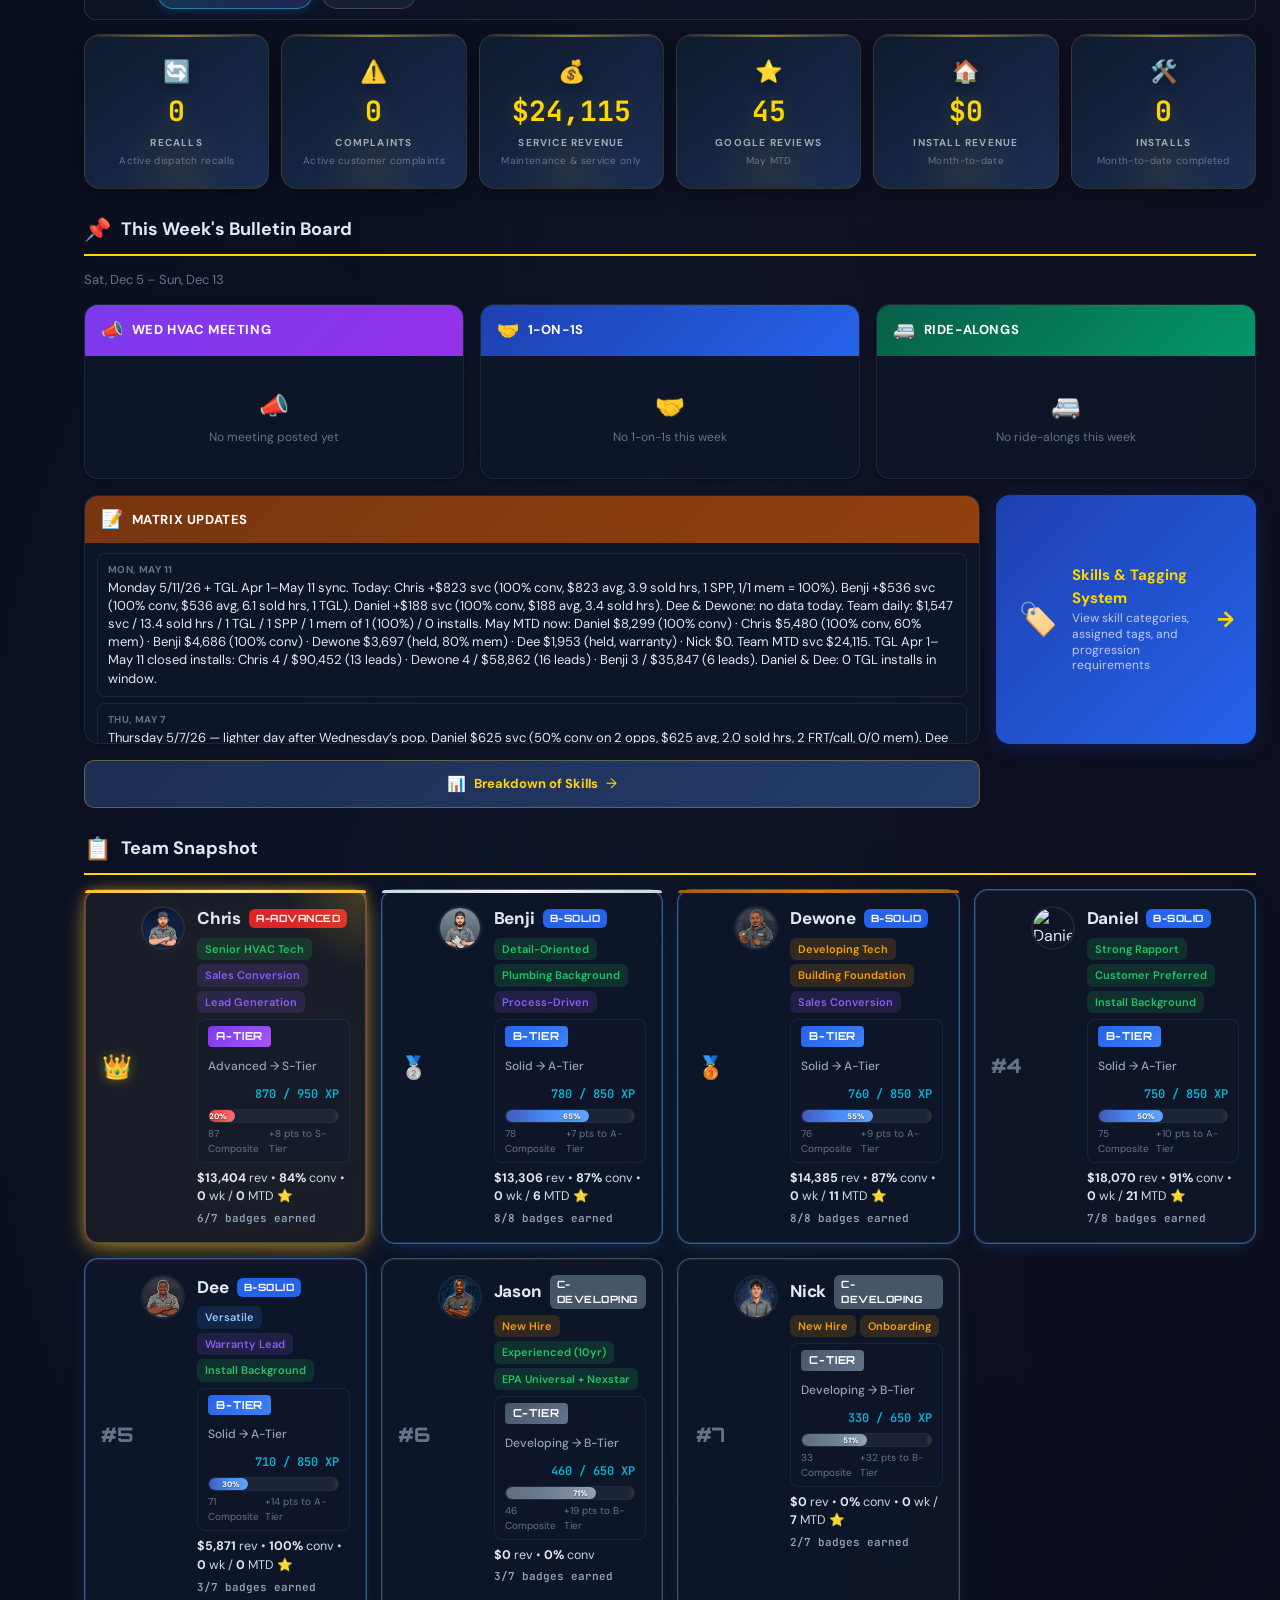
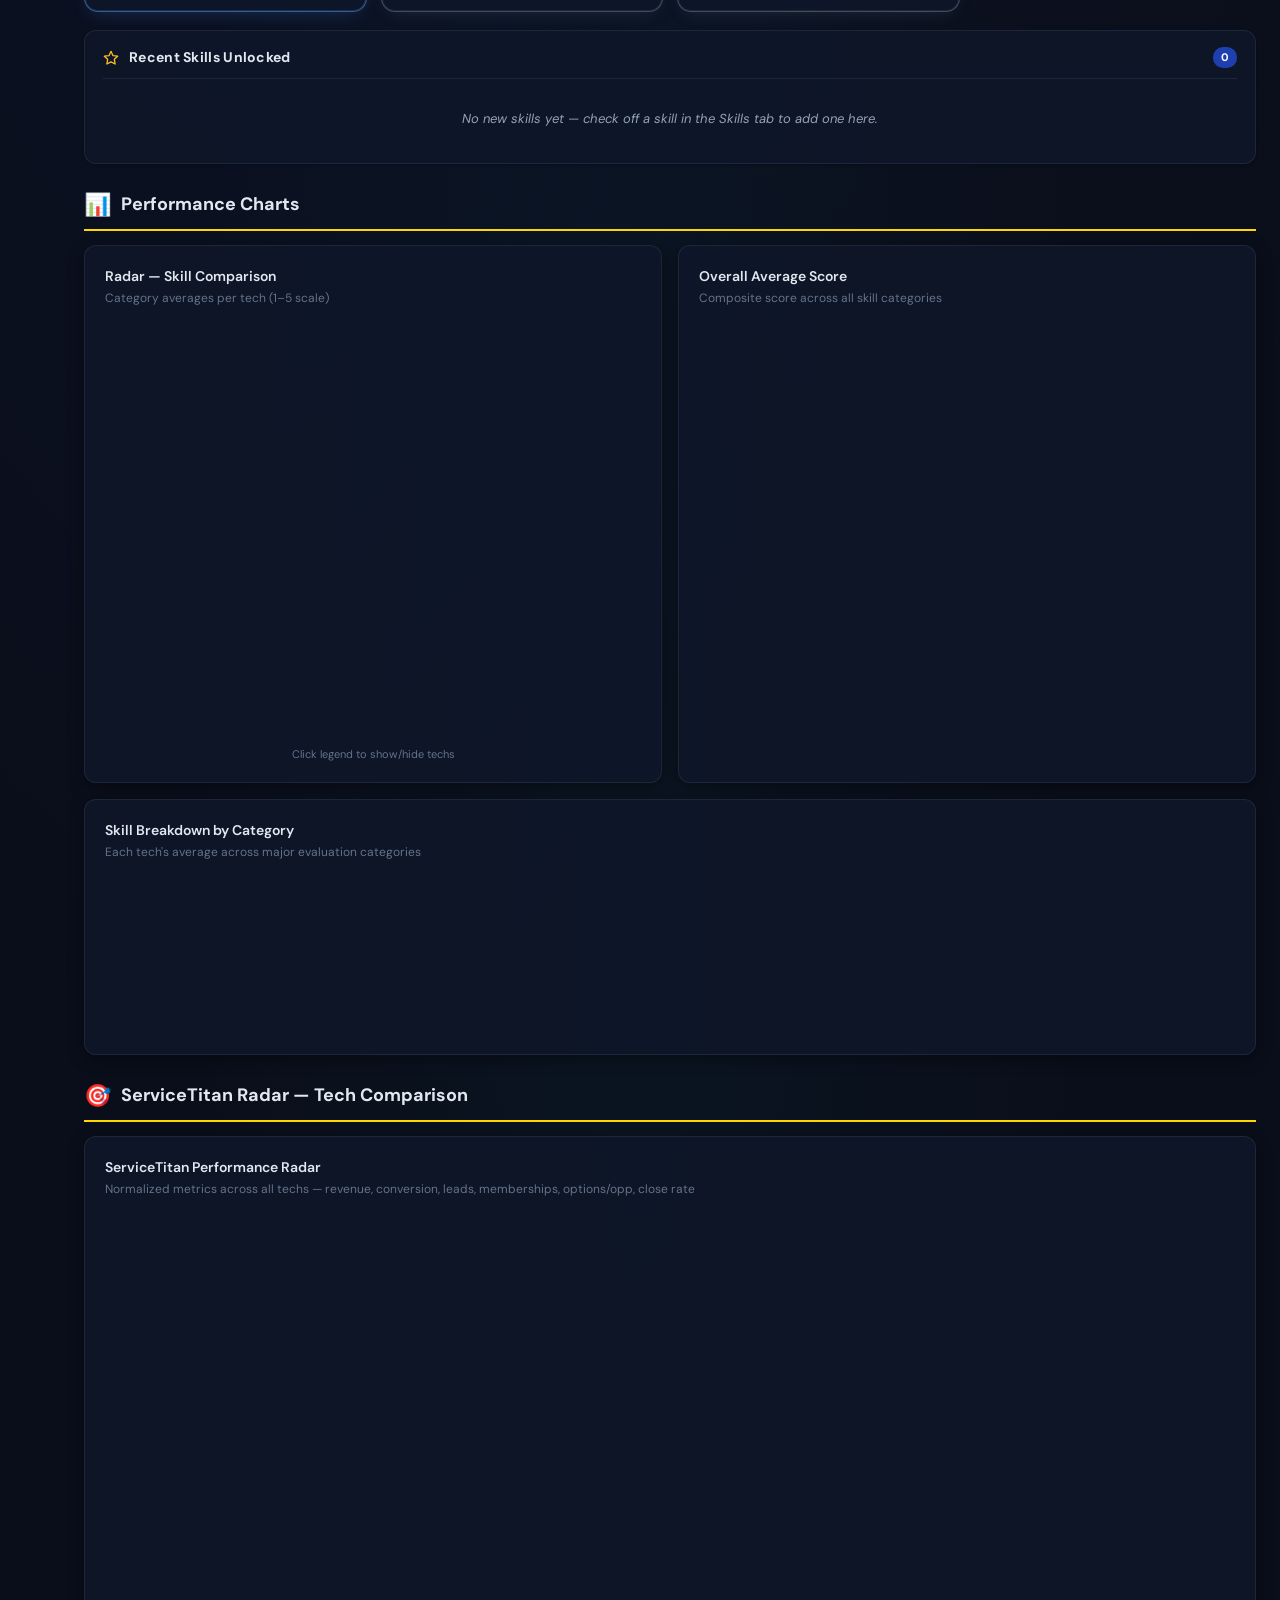
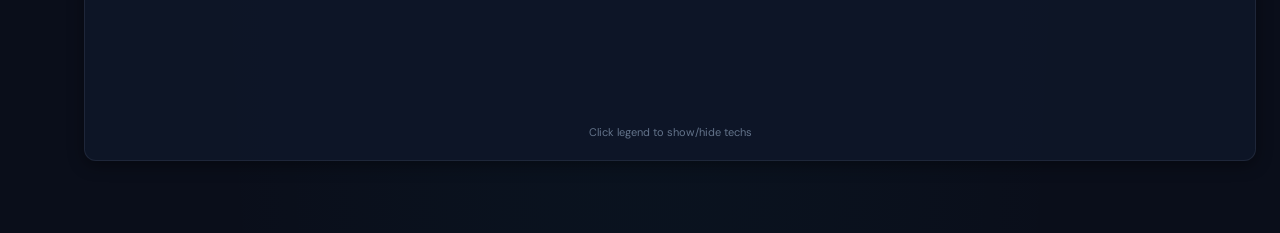
==== commit 39167f96: "v219.91: Week 8/24-8/30 close-out — Chris double-install week Service rebounds hard: $19,369 roster " ====
--- a/index.html
+++ b/index.html
@@ -28,7 +28,7 @@
   <script>
     (function(){
       try {
-        var APP_VERSION = 'v219.90';
+        var APP_VERSION = 'v219.91';
         var KEY = 'snappy_app_version';
         var stored = localStorage.getItem(KEY);
         // v218.84: iPad blank-screen fix. The previous force-reload chain (caches.delete →
@@ -1595,7 +1595,7 @@
   <script src="pdf_data.js?v=20260419v56"></script>
   <script src="score_pdfs.js?v=20260507v218.24"></script>
   <script src="onon_packets.js?v=20260527v219.47-1779902100"></script>
-  <script src="app.js?v=20260826v219.90-1788044400"></script>
+  <script src="app.js?v=20260902v219.91-1788910800"></script>
 
   <!-- v193: Intro splash controller -->
   <script>
